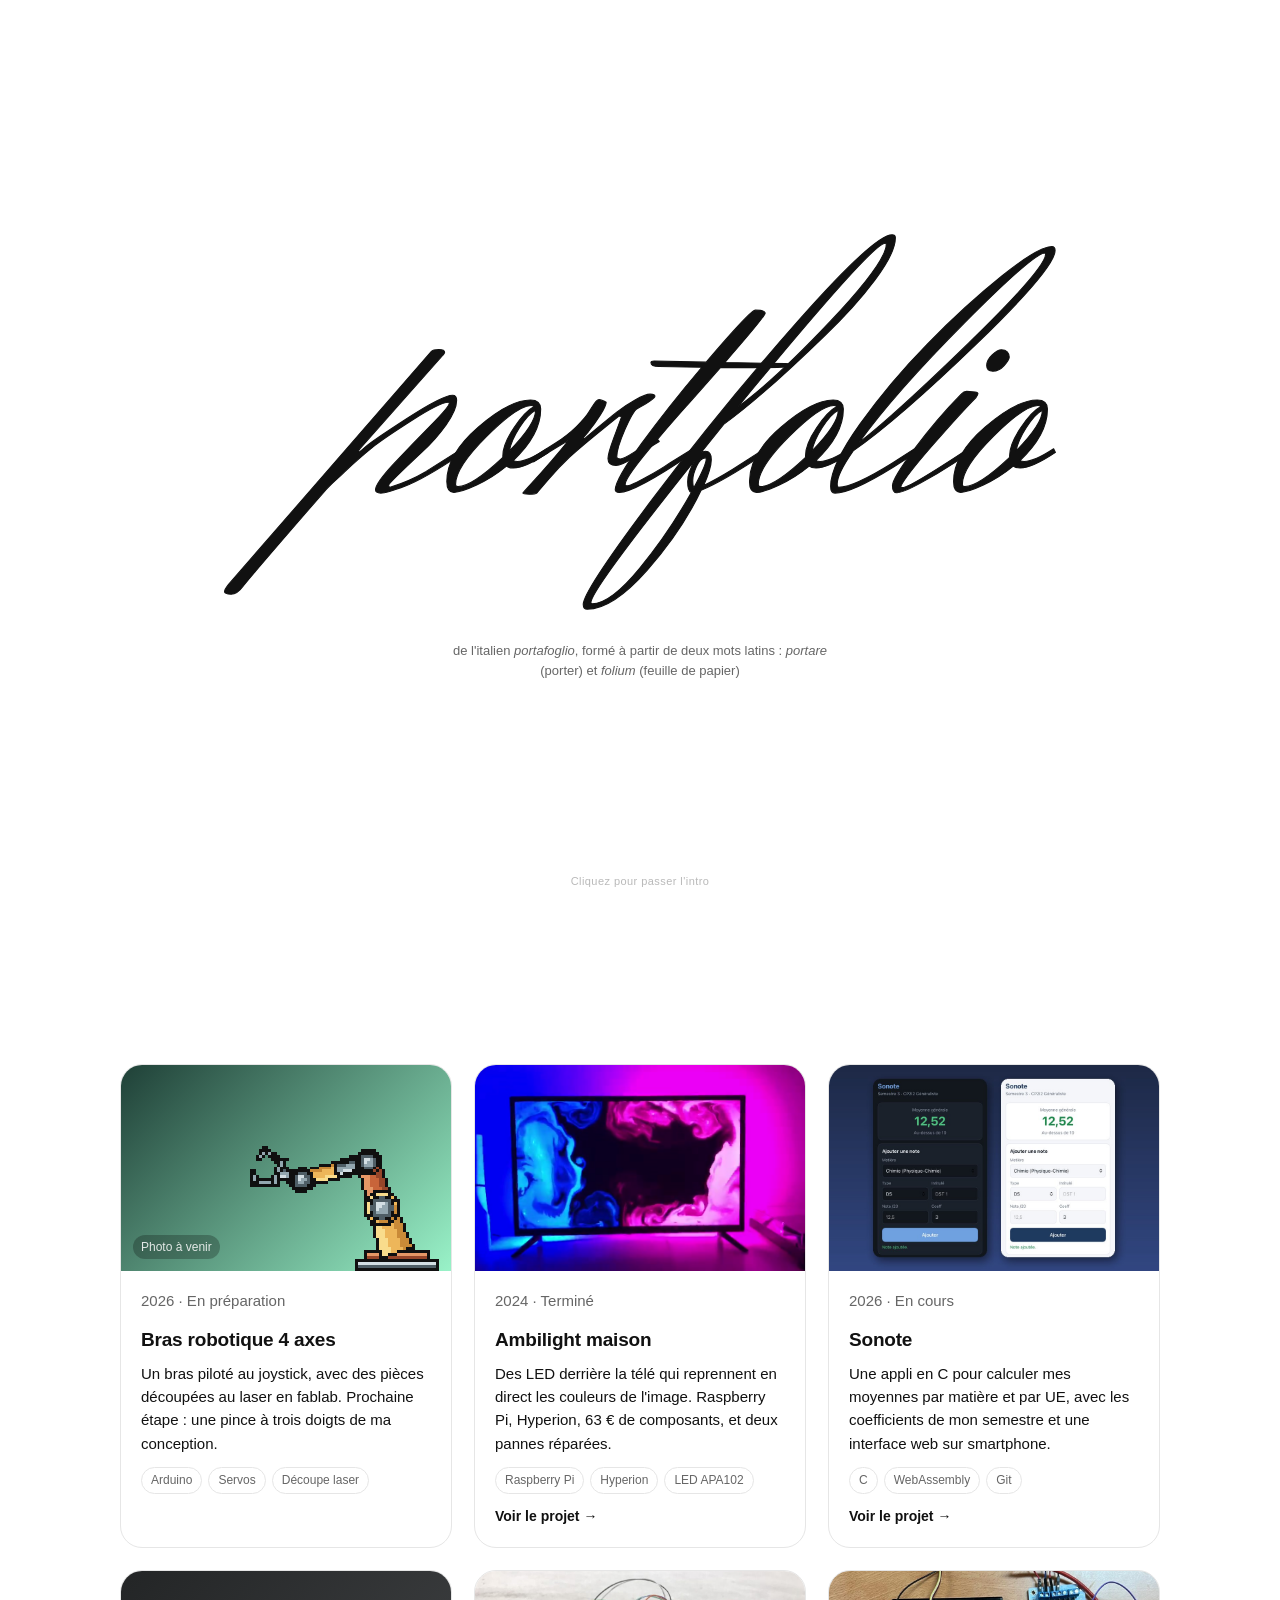
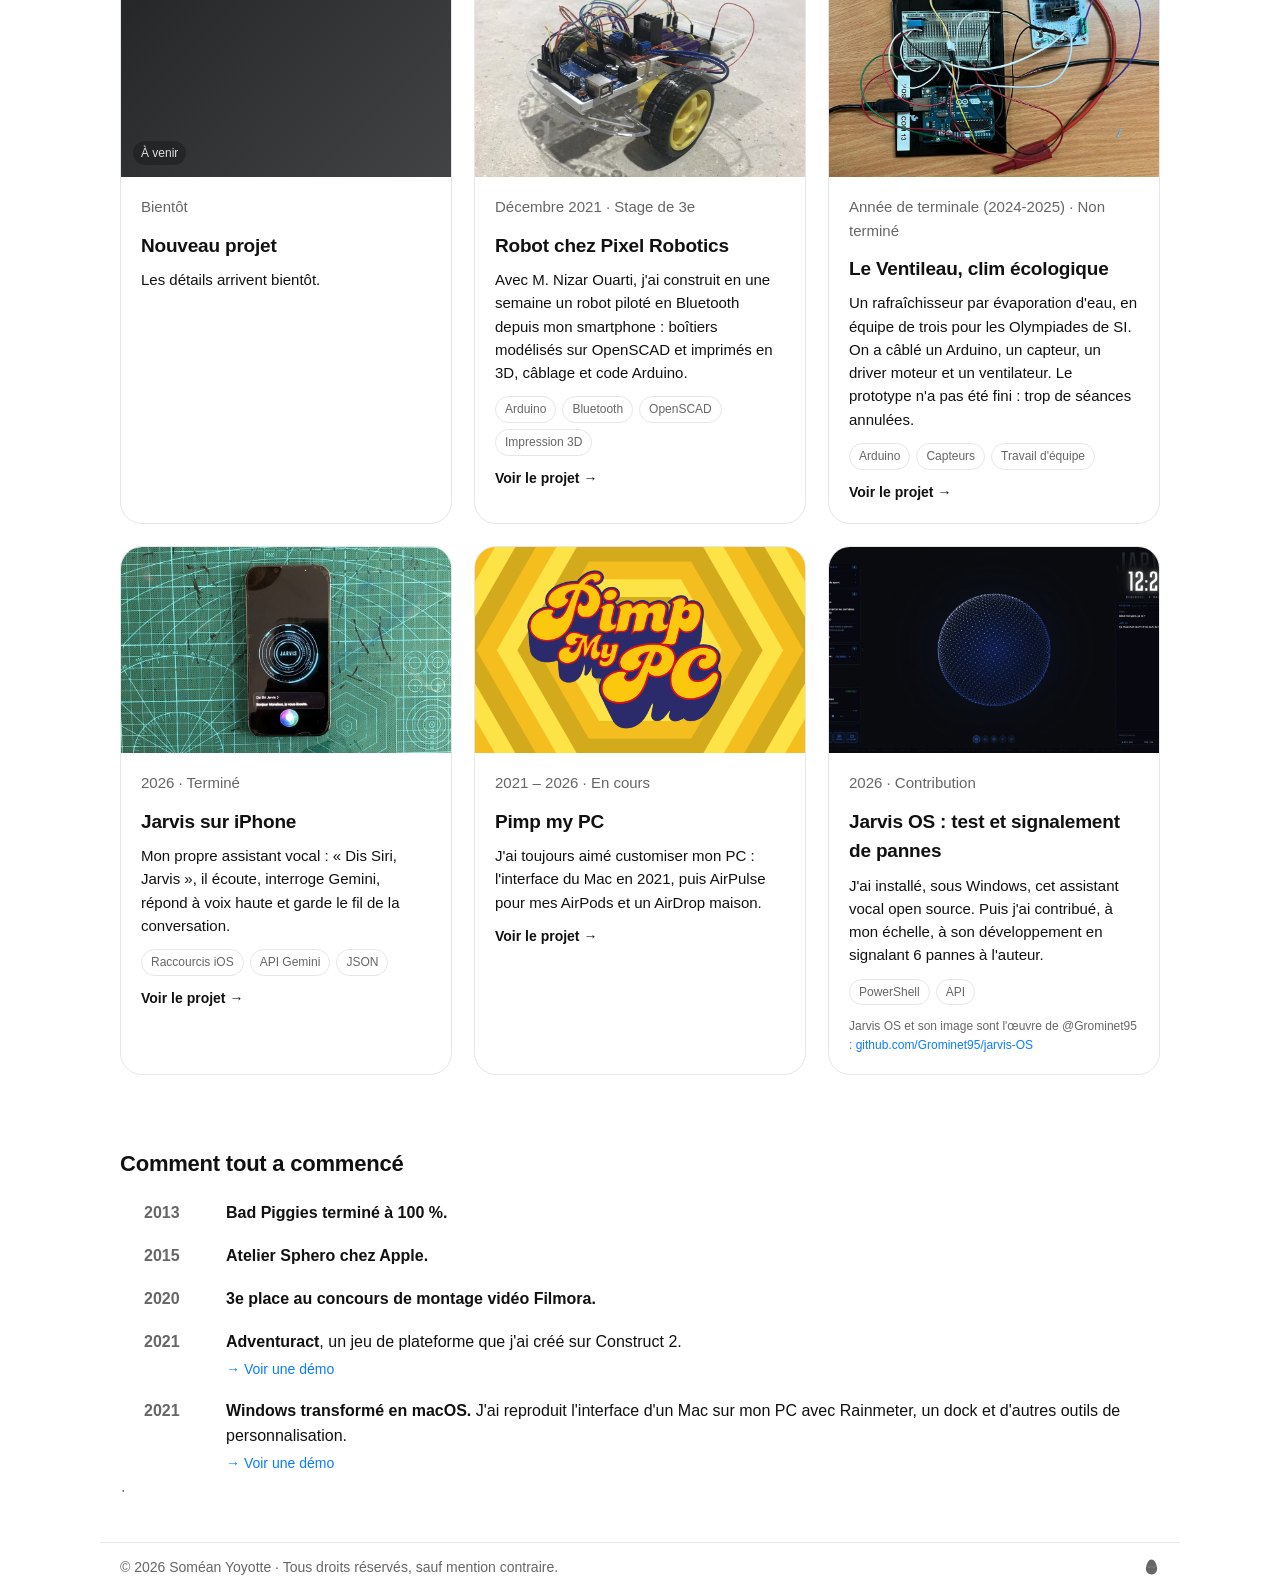
==== index.html @ 3cef1496 "Accueil : nouvel ordre des cartes et case « Nouveau projet » Co-Authored-By: Claude Opus 5.5 (1M con" ====
<!doctype html>
<html lang="fr" class="js">
<head>
<meta charset="utf-8">
<meta name="viewport" content="width=device-width, initial-scale=1">
<title>portfolio de soméan</title>
<meta name="description" content="Portfolio de Soméan Yoyotte, étudiant ingénieur à Sup Galilée : robotique, électronique et programmation.">
<link rel="preload" href="fonts/anton.woff2" as="font" type="font/woff2" crossorigin>
<link rel="preload" href="fonts/herr-von-muellerhoff.woff2" as="font" type="font/woff2" crossorigin>
<link rel="stylesheet" href="style.css?v=16">
<link rel="stylesheet" href="home.css?v=11">
<link rel="stylesheet" href="extras.css?v=6">
<script>(function(){var h=document.documentElement,v=0;try{v=localStorage.getItem('introVue')}catch(e){}if(!v&&!matchMedia('(prefers-reduced-motion: reduce)').matches)h.classList.add('intro-run');})()</script>
</head>
<body class="home">
<div id="intro" aria-hidden="true">
  <div class="intro-stage">
   <div class="iw-box">
    <svg class="iw-draw" viewBox="-342 -748 2364 1109">
        <path class="iw-letter" d="M-291 253 266 -387Q271 -393 287.0 -393.0Q303 -393 303 -385Q303 -382 298 -377L71 -121Q66 -115 66.0 -113.0Q66 -111 67.5 -111.0Q69 -111 87.0 -126.5Q105 -142 201.5 -204.5Q298 -267 325 -267Q336 -267 336 -253Q336 -226 307.0 -185.5Q278 -145 242 -112Q149 -25 149.0 -19.5Q149 -14 153 -14Q209 -32 251 -57L349 -119L350 -106Q245 -36 193.5 -17.0Q142 2 127.5 2.0Q113 2 113 -7Q113 -25 163.5 -79.0Q214 -133 265.0 -184.5Q316 -236 316 -246Q316 -248 313 -248Q291 -248 213.5 -198.5Q136 -149 110.5 -128.5Q85 -108 64.0 -89.5Q43 -71 29.5 -58.0Q16 -45 3.5 -33.5Q-9 -22 -17.0 -14.0Q-25 -6 -130.0 115.5Q-235 237 -251 258Q-267 280 -284 280Q-284 280 -284 280Q-302 279 -302.0 273.0Q-302 267 -291 253Z"/>
        <path class="iw-letter" d="M553 -225V-226Q533 -216 509.0 -178.5Q485 -141 481 -114Q553 -188 553 -225ZM340 -16Q378 -16 463 -96V-101Q463 -132 493.5 -177.5Q524 -223 549 -236Q546 -239 541 -239Q504 -239 418.5 -154.0Q333 -69 333 -22Q333 -16 340 -16ZM309 -30Q309 -105 395.5 -179.5Q482 -254 539 -254Q567 -254 567 -229Q567 -158 491 -87Q497 -85 503 -85Q531 -85 584 -120L589 -110Q525 -67 492 -67Q479 -67 473 -72Q434 -40 391.0 -20.0Q348 0 328.5 0.0Q309 0 309 -30Z"/>
        <path class="iw-letter" d="M885 -149 893 -140Q847 -112 818.0 -93.0Q789 -74 774 -74Q752 -74 752 -93Q752 -107 767.5 -148.5Q783 -190 789 -207L786 -210Q782 -210 777 -206Q676 -125 646.5 -97.0Q617 -69 589.5 -37.0Q562 -5 559.5 -2.0Q557 1 556 2Q553 5 535.5 5.0Q518 5 518 2Q520 -1 543 -26Q599 -87 644 -143L615 -126Q569 -98 548 -84L544 -95L607 -135Q641 -157 665.5 -181.0Q690 -205 699.0 -220.0Q708 -235 715.0 -245.0Q722 -255 728.0 -255.0Q734 -255 747 -248Q747 -238 731.0 -213.0Q715 -188 699 -168L683 -149Q683 -147 684 -147Q687 -147 691.0 -150.5Q695 -154 724.5 -178.5Q754 -203 776.0 -220.5Q798 -238 826.5 -254.0Q855 -270 868.0 -270.0Q881 -270 881 -264Q881 -256 832 -230Q821 -224 798.5 -172.5Q776 -121 776 -97Q776 -92 785.5 -92.0Q795 -92 823 -110Z"/>
        <path class="iw-letter" d="M983 -107Q826 0 783 0Q772 0 772 -7Q772 -35 844.0 -134.0Q916 -233 1010 -344Q914 -346 892.0 -346.0Q870 -346 870 -357Q870 -361 879 -361L1022 -358Q1144 -501 1157 -501Q1184 -501 1184.0 -492.5Q1184 -484 1073 -357L1241 -354Q1254 -354 1254.0 -350.5Q1254 -347 1250 -346Q1244 -343 1151 -343H1061Q996 -269 966.0 -235.5Q936 -202 888 -146Q799 -42 799 -22Q799 -18 806.5 -18.0Q814 -18 857.0 -41.5Q900 -65 922 -81L982 -118Z"/>
        <path class="iw-letter" d="M1022 -91Q1022 -95 1020 -95Q1006 -95 995.5 -72.0Q985 -49 985.0 -33.5Q985 -18 988 -13Q1022 -75 1022 -91ZM1517 -683Q1517 -685 1514 -685Q1479 -685 1109 -235Q1210 -308 1363.5 -470.5Q1517 -633 1517 -683ZM705 303Q705 306 709 306Q759 306 839.5 208.0Q920 110 981 0Q971 -4 971.0 -29.5Q971 -55 992 -90Q705 269 705 303ZM1533 -708Q1542 -708 1542 -700Q1542 -659 1486.0 -584.0Q1430 -509 1349 -432Q1174 -262 1070 -187L1006 -107Q1014 -113 1020 -113Q1036 -113 1036.0 -90.0Q1036 -67 1015 -19Q1052 -37 1094 -63L1181 -119L1182 -106Q1064 -28 1008 -6Q955 106 860.0 213.5Q765 321 695 321Q684 321 684 308Q684 271 873.0 20.0Q1062 -231 1273.0 -469.5Q1484 -708 1533 -708Z"/>
        <path class="iw-letter" d="M1385 -225V-226Q1365 -216 1341.0 -178.5Q1317 -141 1313 -114Q1385 -188 1385 -225ZM1172 -16Q1210 -16 1295 -96V-101Q1295 -132 1325.5 -177.5Q1356 -223 1381 -236Q1378 -239 1373 -239Q1336 -239 1250.5 -154.0Q1165 -69 1165 -22Q1165 -16 1172 -16ZM1141 -30Q1141 -105 1227.5 -179.5Q1314 -254 1371 -254Q1399 -254 1399 -229Q1399 -158 1323 -87Q1329 -85 1335 -85Q1363 -85 1416 -120L1421 -110Q1357 -67 1324 -67Q1311 -67 1305 -72Q1266 -40 1223.0 -20.0Q1180 0 1160.5 0.0Q1141 0 1141 -30Z"/>
        <path class="iw-letter" d="M1953 -658Q1923 -658 1732.0 -466.0Q1541 -274 1442 -137Q1534 -207 1744.5 -411.5Q1955 -616 1955 -655Q1955 -657 1953 -658ZM1972 -676Q1981 -676 1981 -665Q1981 -617 1766.5 -409.5Q1552 -202 1426 -114Q1382 -51 1382 -23Q1382 -14 1386 -14Q1427 -14 1533 -80L1593 -119L1594 -106Q1569 -90 1537 -70Q1421 2 1376 2Q1364 2 1364 -17Q1364 -75 1445.0 -188.5Q1526 -302 1630.5 -408.5Q1735 -515 1835.5 -595.5Q1936 -676 1972 -676Z"/>
        <path class="iw-letter" d="M1810.0 -333.0Q1793 -333 1793.0 -348.5Q1793 -364 1808.0 -378.0Q1823 -392 1833.5 -392.0Q1844 -392 1849.5 -386.0Q1855 -380 1855.0 -372.0Q1855 -364 1841.0 -348.5Q1827 -333 1810.0 -333.0ZM1557 -17Q1568 -42 1645.5 -131.0Q1723 -220 1763 -260Q1769 -268 1769.0 -271.5Q1769 -275 1761 -276L1738 -278Q1730 -278 1723 -270Q1655 -201 1594.5 -119.5Q1534 -38 1534.0 -18.5Q1534 1 1546 1Q1562 1 1611.0 -25.5Q1660 -52 1701 -79L1742 -106L1741 -119Q1580 -13 1562 -13Q1557 -13 1557 -17Z"/>
        <path class="iw-letter" d="M1946 -225V-226Q1926 -216 1902.0 -178.5Q1878 -141 1874 -114Q1946 -188 1946 -225ZM1733 -16Q1771 -16 1856 -96V-101Q1856 -132 1886.5 -177.5Q1917 -223 1942 -236Q1939 -239 1934 -239Q1897 -239 1811.5 -154.0Q1726 -69 1726 -22Q1726 -16 1733 -16ZM1702 -30Q1702 -105 1788.5 -179.5Q1875 -254 1932 -254Q1960 -254 1960 -229Q1960 -158 1884 -87Q1890 -85 1896 -85Q1924 -85 1977 -120L1982 -110Q1918 -67 1885 -67Q1872 -67 1866 -72Q1827 -40 1784.0 -20.0Q1741 0 1721.5 0.0Q1702 0 1702 -30Z"/>
    </svg>
    <svg class="iw-bh" viewBox="-155 -1705 4797 2347"><path d="M-38 569Q-70 534 -87 423Q-93 383 -94.0 327.5Q-95 272 -95 248Q-95 198 -92 160Q-74 -121 12 -381L31 -440L28 -546Q27 -604 27 -671V-740Q28 -846 32 -893Q34 -916 37.5 -923.0Q41 -930 46 -930Q49 -930 51 -929Q58 -927 59.0 -922.5Q60 -918 60 -916Q60 -910 56 -905Q55 -903 53.5 -899.0Q52 -895 51.5 -885.0Q51 -875 50.5 -855.5Q50 -836 49.5 -804.0Q49 -772 49 -725V-594Q49 -536 50 -522L52 -493L71 -537Q142 -701 204.5 -775.0Q267 -849 312 -849Q323 -849 333 -845Q368 -828 385 -763Q391 -739 393.5 -705.0Q396 -671 396 -648Q396 -633 395 -619Q394 -604 394 -595V-588Q394 -579 396 -579Q400 -579 429.5 -585.0Q459 -591 489.5 -598.0Q520 -605 533 -608Q569 -620 605.5 -640.5Q642 -661 653 -675Q657 -681 660.5 -682.0Q664 -683 665 -683Q670 -683 674 -679Q677 -676 677 -672Q677 -667 673 -662Q665 -653 638 -635Q601 -611 559.0 -596.0Q517 -581 456 -569Q433 -565 416.0 -561.0Q399 -557 395 -556Q391 -554 389.0 -549.5Q387 -545 386 -532Q378 -464 354.5 -393.5Q331 -323 304 -285Q273 -246 240 -246Q217 -246 193 -266Q153 -308 153 -367Q153 -394 161 -425Q194 -535 352 -569L370 -573L372 -592Q374 -612 374 -641V-661Q374 -704 371 -727Q356 -827 309 -827Q263 -824 198.0 -730.5Q133 -637 73 -487L52 -433L57 -275Q62 -114 62 105Q63 151 63 188Q63 224 62 250Q62 302 60.5 330.5Q59 359 57 380Q39 582 -14 582Q-22 582 -26.5 579.5Q-31 577 -38 569ZM259 -272Q283 -282 305 -328Q345 -400 366 -539Q367 -542 367 -544Q367 -547 366 -548Q365 -549 362 -549Q360 -549 355 -548Q346 -547 327 -541Q225 -512 192 -445Q172 -407 172 -371Q172 -364 173 -358Q176 -328 189.5 -303.5Q203 -279 223 -270Q230 -267 237 -267H240Q247 -267 259 -272ZM-6 557Q24 523 39 341Q42 287 42.5 148.5Q43 10 40.5 -133.0Q38 -276 33 -344L31 -372L23 -347Q-46 -129 -70 132Q-74 182 -74 250V278Q-73 363 -68 408Q-51 521 -23 555Q-17 562 -15.5 562.0Q-14 562 -13 562Q-10 562 -6 557ZM706 -237Q694 -242 680.0 -259.0Q666 -276 657 -299Q632 -363 632 -454Q632 -541 655 -653Q664 -696 664 -730Q664 -757 669.0 -773.5Q674 -790 688 -805Q692 -810 696.5 -817.5Q701 -825 703 -832Q714 -860 727 -860Q733 -860 740 -853Q743 -850 743.5 -847.0Q744 -844 742 -840Q740 -837 740 -836V-835Q742 -834 752 -834Q811 -834 850 -733Q858 -709 863.0 -677.5Q868 -646 868 -623V-600L880 -597Q888 -596 900 -596Q912 -596 928 -597Q960 -600 987 -606Q1017 -613 1052.5 -625.0Q1088 -637 1116.0 -650.0Q1144 -663 1152 -672Q1159 -679 1164 -679H1166Q1171 -677 1172.5 -673.0Q1174 -669 1174 -666Q1174 -663 1173 -660Q1169 -653 1141.5 -639.5Q1114 -626 1076.0 -611.5Q1038 -597 1005 -589Q984 -583 966.0 -580.5Q948 -578 918 -577L869 -576L867 -541Q865 -510 859.0 -471.0Q853 -432 845 -404Q822 -318 787.5 -276.5Q753 -235 720 -235Q713 -235 706 -237ZM731 -834V-836L730 -837Q729 -837 728.0 -836.0Q727 -835 726 -834V-833Q726 -831 728 -831Q729 -831 730.0 -832.0Q731 -833 731 -834ZM849 -615Q849 -620 848.0 -631.5Q847 -643 845 -655Q828 -778 769 -808Q757 -814 749 -814Q740 -814 728 -809Q723 -807 719.5 -804.5Q716 -802 713.0 -795.0Q710 -788 706.0 -773.5Q702 -759 695 -734L688 -707L695 -693Q722 -643 808 -613Q827 -606 834.0 -604.5Q841 -603 843 -603Q846 -603 847 -604Q849 -607 849 -615ZM747 -266Q828 -334 847 -549L850 -579L835 -583Q749 -604 703 -650L680 -673L673 -636Q664 -589 660.0 -553.5Q656 -518 654 -478V-452Q654 -351 682 -293Q700 -257 723 -257Q734 -257 747 -266ZM1366 -206Q1349 -225 1339 -276Q1333 -305 1331.5 -348.0Q1330 -391 1330 -443V-500Q1330 -547 1330.0 -574.0Q1330 -601 1329.5 -614.0Q1329 -627 1327.5 -633.0Q1326 -639 1324 -643Q1310 -668 1282 -668Q1276 -668 1262.0 -666.0Q1248 -664 1233 -661Q1213 -657 1203.0 -656.5Q1193 -656 1186 -656H1172L1148 -658L1138 -680Q1134 -690 1132.0 -697.0Q1130 -704 1129.5 -711.5Q1129 -719 1129 -725V-741Q1129 -784 1140.5 -834.5Q1152 -885 1169 -917Q1188 -951 1208 -951H1211Q1231 -948 1231 -907Q1231 -881 1217.5 -819.0Q1204 -757 1188 -709Q1181 -691 1180.5 -686.5Q1180 -682 1180 -680Q1180 -677 1181 -676H1192Q1201 -677 1212 -679Q1224 -682 1240.5 -683.5Q1257 -685 1270 -686Q1280 -687 1287 -687Q1295 -687 1299 -686Q1307 -685 1315 -681Q1327 -675 1334.5 -665.5Q1342 -656 1347 -641Q1350 -632 1351.5 -614.0Q1353 -596 1353 -554Q1353 -512 1352 -431V-399Q1352 -355 1354 -327Q1356 -291 1364 -262Q1374 -215 1394 -215Q1401 -215 1410 -222Q1444 -239 1552 -429Q1594 -503 1624.0 -552.0Q1654 -601 1682 -641Q1702 -669 1708.5 -674.0Q1715 -679 1718 -679Q1722 -679 1725 -674Q1726 -673 1726 -672Q1726 -669 1723 -664Q1720 -657 1708 -641Q1651 -561 1560 -402Q1493 -283 1457.0 -239.0Q1421 -195 1392 -195Q1382 -195 1377.5 -197.0Q1373 -199 1366 -206ZM1177 -744Q1193 -797 1201.5 -842.5Q1210 -888 1210 -909Q1210 -915 1209 -920Q1208 -929 1207.5 -929.5Q1207 -930 1206 -930Q1204 -930 1201 -926Q1177 -902 1158 -815Q1147 -765 1147 -734Q1147 -716 1151 -705L1157 -686L1162 -697Q1164 -702 1168.5 -715.5Q1173 -729 1177 -744ZM1788 -5Q1770 -42 1748.0 -200.5Q1726 -359 1716 -526Q1715 -553 1714.0 -601.5Q1713 -650 1713 -695Q1713 -742 1712.5 -765.5Q1712 -789 1711.0 -798.5Q1710 -808 1708 -809Q1703 -813 1703 -822Q1703 -832 1709 -849Q1715 -868 1717 -910Q1721 -969 1730.5 -1052.5Q1740 -1136 1751 -1202L1753 -1214L1698 -1205Q1623 -1192 1540.5 -1175.5Q1458 -1159 1397.5 -1145.0Q1337 -1131 1330 -1127Q1328 -1126 1321.5 -1125.5Q1315 -1125 1307 -1125Q1294 -1125 1290.5 -1126.5Q1287 -1128 1286 -1131V-1133Q1286 -1138 1291 -1142Q1296 -1146 1304 -1146Q1308 -1146 1330.0 -1151.0Q1352 -1156 1381 -1162Q1506 -1192 1662 -1219L1756 -1236L1767 -1285Q1811 -1479 1878 -1584Q1893 -1606 1912.0 -1623.5Q1931 -1641 1943 -1644Q1947 -1645 1950 -1645Q1982 -1645 1988 -1597Q1990 -1585 1990 -1570Q1990 -1521 1970 -1445Q1961 -1409 1945.0 -1359.0Q1929 -1309 1916 -1274L1909 -1257L1919 -1259Q1992 -1270 2112.5 -1280.0Q2233 -1290 2336 -1292Q2371 -1293 2391.5 -1293.0Q2412 -1293 2422.0 -1292.5Q2432 -1292 2436.0 -1291.0Q2440 -1290 2443 -1288Q2449 -1282 2449 -1277Q2449 -1270 2438 -1264Q2430 -1261 2425 -1261Q2417 -1261 2415 -1267Q2415 -1270 2414.0 -1271.0Q2413 -1272 2409.0 -1272.5Q2405 -1273 2397.5 -1273.5Q2390 -1274 2376.0 -1273.5Q2362 -1273 2341 -1272Q2226 -1269 2109 -1259Q2074 -1255 2028.5 -1250.5Q1983 -1246 1946.5 -1241.5Q1910 -1237 1905 -1236Q1903 -1235 1894.5 -1217.0Q1886 -1199 1875 -1171Q1863 -1144 1840.0 -1092.0Q1817 -1040 1793 -988Q1784 -969 1777 -954Q1756 -910 1747.0 -886.5Q1738 -863 1736.0 -839.0Q1734 -815 1734 -770Q1733 -755 1733 -735V-700Q1733 -647 1735 -583Q1738 -499 1744 -429Q1757 -284 1774.5 -166.5Q1792 -49 1806 -16Q1808 -11 1809.0 -8.0Q1810 -5 1810 -3Q1810 -1 1809 0Q1807 5 1802 5H1800Q1793 3 1788 -5ZM1835 -1247Q1853 -1250 1866.5 -1252.0Q1880 -1254 1881 -1254Q1883 -1254 1885.0 -1256.5Q1887 -1259 1890.5 -1267.0Q1894 -1275 1899.5 -1291.0Q1905 -1307 1914 -1333Q1968 -1486 1968 -1564V-1574Q1968 -1619 1955 -1624H1952Q1942 -1624 1926 -1609Q1907 -1591 1888 -1560Q1828 -1460 1785 -1269L1779 -1241H1786Q1789 -1241 1803.0 -1243.0Q1817 -1245 1835 -1247ZM1776 -1001Q1804 -1060 1819.0 -1093.5Q1834 -1127 1855 -1178Q1864 -1200 1869.0 -1213.5Q1874 -1227 1874 -1229V-1230H1872Q1868 -1230 1859 -1229Q1844 -1227 1825.0 -1224.5Q1806 -1222 1791.5 -1219.5Q1777 -1217 1775 -1216Q1775 -1215 1772.5 -1201.5Q1770 -1188 1766 -1167Q1762 -1141 1757.0 -1100.5Q1752 -1060 1747.5 -1019.0Q1743 -978 1741.5 -955.5Q1740 -933 1740 -927V-925Q1741 -926 1751.5 -947.5Q1762 -969 1776 -1001ZM2130 337Q2082 325 2047 229Q1984 61 1983 -254Q1983 -327 1984.5 -372.0Q1986 -417 1992 -492L1994 -520L1974 -527Q1926 -547 1907 -580Q1899 -595 1899 -609Q1899 -622 1906 -635Q1917 -656 1935.5 -661.0Q1954 -666 1964 -666Q1979 -666 1995 -660Q2000 -658 2003.0 -657.5Q2006 -657 2007 -657H2009Q2010 -658 2012.5 -672.5Q2015 -687 2018 -708Q2035 -821 2075 -998Q2085 -1043 2091.0 -1069.0Q2097 -1095 2101.5 -1106.0Q2106 -1117 2109 -1118H2111Q2115 -1118 2119 -1113Q2123 -1108 2123.5 -1101.5Q2124 -1095 2119 -1089Q2115 -1081 2100.0 -1015.0Q2085 -949 2068.0 -864.0Q2051 -779 2041 -716L2029 -641L2036 -636Q2050 -626 2076.5 -599.5Q2103 -573 2120 -552Q2132 -536 2137.5 -531.0Q2143 -526 2147 -526H2148Q2151 -527 2158.0 -528.0Q2165 -529 2173 -529Q2247 -539 2326.5 -570.0Q2406 -601 2460 -643Q2470 -651 2473.5 -656.0Q2477 -661 2477 -666Q2477 -672 2479.5 -674.5Q2482 -677 2488 -679Q2492 -680 2495 -680Q2509 -680 2509 -666Q2509 -655 2471.5 -626.0Q2434 -597 2391 -575Q2298 -527 2164 -507L2153 -505L2162 -491Q2176 -467 2196.5 -423.0Q2217 -379 2226 -352Q2278 -194 2278 -18Q2274 223 2189 316Q2165 338 2142 338Q2136 338 2130 337ZM2002 -585Q2004 -603 2005.0 -613.0Q2006 -623 2006 -626Q2006 -630 2005 -631Q2004 -634 1996.0 -637.0Q1988 -640 1978.0 -642.5Q1968 -645 1961 -645Q1942 -645 1930.5 -633.5Q1919 -622 1919 -609Q1919 -606 1920 -603Q1924 -587 1940.5 -571.5Q1957 -556 1980 -547Q1986 -545 1990.5 -543.5Q1995 -542 1996 -542Q1996 -543 1998.0 -555.0Q2000 -567 2002 -585ZM2099 -544Q2093 -552 2081.5 -564.5Q2070 -577 2058.0 -588.5Q2046 -600 2038.0 -607.5Q2030 -615 2028 -615Q2027 -614 2025.0 -602.5Q2023 -591 2022 -574L2017 -535L2034 -531Q2051 -528 2062.5 -526.5Q2074 -525 2092 -525H2114ZM2159 312Q2168 308 2179.0 296.0Q2190 284 2198 271Q2214 245 2227.5 199.5Q2241 154 2250 101Q2256 58 2256 -20Q2256 -97 2250 -148Q2224 -346 2146 -476L2129 -505H2097Q2083 -505 2067.5 -506.0Q2052 -507 2042 -509Q2032 -510 2027.0 -510.5Q2022 -511 2020 -511Q2018 -511 2017 -510Q2012 -501 2008.5 -429.5Q2005 -358 2004.5 -304.0Q2004 -250 2004 -231Q2004 -171 2006 -130Q2026 170 2097 283Q2120 317 2142 317Q2151 317 2159 312ZM2538 -237Q2526 -242 2512.0 -259.0Q2498 -276 2489 -299Q2464 -363 2464 -454Q2464 -541 2487 -653Q2496 -696 2496 -730Q2496 -757 2501.0 -773.5Q2506 -790 2520 -805Q2524 -810 2528.5 -817.5Q2533 -825 2535 -832Q2546 -860 2559 -860Q2565 -860 2572 -853Q2575 -850 2575.5 -847.0Q2576 -844 2574 -840Q2572 -837 2572 -836V-835Q2574 -834 2584 -834Q2643 -834 2682 -733Q2690 -709 2695.0 -677.5Q2700 -646 2700 -623V-600L2712 -597Q2720 -596 2732 -596Q2744 -596 2760 -597Q2792 -600 2819 -606Q2849 -613 2884.5 -625.0Q2920 -637 2948.0 -650.0Q2976 -663 2984 -672Q2991 -679 2996 -679H2998Q3003 -677 3004.5 -673.0Q3006 -669 3006 -666Q3006 -663 3005 -660Q3001 -653 2973.5 -639.5Q2946 -626 2908.0 -611.5Q2870 -597 2837 -589Q2816 -583 2798.0 -580.5Q2780 -578 2750 -577L2701 -576L2699 -541Q2697 -510 2691.0 -471.0Q2685 -432 2677 -404Q2654 -318 2619.5 -276.5Q2585 -235 2552 -235Q2545 -235 2538 -237ZM2563 -834V-836L2562 -837Q2561 -837 2560.0 -836.0Q2559 -835 2558 -834V-833Q2558 -831 2560 -831Q2561 -831 2562.0 -832.0Q2563 -833 2563 -834ZM2681 -615Q2681 -620 2680.0 -631.5Q2679 -643 2677 -655Q2660 -778 2601 -808Q2589 -814 2581 -814Q2572 -814 2560 -809Q2555 -807 2551.5 -804.5Q2548 -802 2545.0 -795.0Q2542 -788 2538.0 -773.5Q2534 -759 2527 -734L2520 -707L2527 -693Q2554 -643 2640 -613Q2659 -606 2666.0 -604.5Q2673 -603 2675 -603Q2678 -603 2679 -604Q2681 -607 2681 -615ZM2579 -266Q2660 -334 2679 -549L2682 -579L2667 -583Q2581 -604 2535 -650L2512 -673L2505 -636Q2496 -589 2492.0 -553.5Q2488 -518 2486 -478V-452Q2486 -351 2514 -293Q2532 -257 2555 -257Q2566 -257 2579 -266ZM3111 -104Q3052 -129 3017 -291Q3003 -358 2997.5 -439.0Q2992 -520 2992 -582V-622Q2993 -643 2993.5 -655.0Q2994 -667 2993.5 -672.5Q2993 -678 2991.5 -680.5Q2990 -683 2988 -684Q2981 -688 2981 -696Q2981 -704 2989 -715Q2992 -720 2994.0 -727.0Q2996 -734 2998.0 -747.5Q3000 -761 3002 -786Q3034 -1118 3118 -1378Q3163 -1513 3195.5 -1552.5Q3228 -1592 3246 -1592Q3262 -1592 3274 -1569Q3278 -1562 3279.5 -1555.5Q3281 -1549 3282.0 -1538.0Q3283 -1527 3284 -1507V-1494Q3284 -1455 3279 -1422Q3258 -1272 3192.0 -1090.0Q3126 -908 3042 -764L3015 -718V-586Q3015 -454 3019 -415Q3036 -266 3067.0 -193.5Q3098 -121 3134 -121Q3139 -121 3143 -122Q3188 -135 3259 -239Q3269 -253 3292.0 -287.5Q3315 -322 3340 -361Q3461 -543 3565 -652Q3586 -675 3592.5 -679.0Q3599 -683 3603 -683Q3607 -683 3610 -679Q3612 -677 3613.0 -675.5Q3614 -674 3614 -673L3613 -670Q3612 -667 3609 -662Q3606 -657 3602.5 -654.0Q3599 -651 3597 -651Q3594 -651 3576.0 -632.0Q3558 -613 3533.0 -585.0Q3508 -557 3483 -526Q3422 -449 3330 -307Q3267 -210 3231.0 -166.5Q3195 -123 3166 -110Q3151 -102 3143.0 -101.0Q3135 -100 3131 -100Q3122 -100 3111 -104ZM3069 -856Q3140 -997 3191 -1151Q3236 -1286 3250.0 -1371.5Q3264 -1457 3264 -1499Q3264 -1534 3257 -1556Q3253 -1570 3245 -1570Q3238 -1570 3226 -1557Q3128 -1433 3056 -1033Q3045 -967 3036.0 -903.0Q3027 -839 3025 -803L3023 -773L3031 -786Q3035 -792 3045.5 -812.0Q3056 -832 3069 -856ZM3632 -984Q3628 -987 3625.5 -993.0Q3623 -999 3622.0 -1003.5Q3621 -1008 3621 -1010V-1014Q3625 -1022 3631 -1022Q3633 -1022 3635 -1021Q3644 -1017 3647 -1004Q3648 -1000 3648 -996Q3648 -989 3645 -984Q3643 -981 3639 -981Q3636 -981 3632 -984ZM3656 -266Q3610 -287 3589 -369Q3586 -381 3584.5 -393.0Q3583 -405 3582.5 -424.0Q3582 -443 3582 -480Q3582 -541 3584.5 -572.0Q3587 -603 3597 -665Q3600 -684 3601.0 -691.0Q3602 -698 3602 -701Q3602 -704 3601 -706Q3601 -709 3598 -712Q3596 -714 3595.0 -715.5Q3594 -717 3594 -718V-719Q3594 -720 3596.0 -725.5Q3598 -731 3601 -739Q3603 -743 3605 -748Q3611 -768 3615.0 -772.5Q3619 -777 3623 -777Q3625 -777 3627 -776Q3631 -775 3631.5 -770.5Q3632 -766 3632 -764Q3632 -757 3630 -743Q3628 -726 3622 -693Q3600 -564 3600 -475Q3600 -380 3625 -329Q3648 -280 3687 -280Q3729 -280 3791 -339Q3814 -360 3836.0 -385.0Q3858 -410 3899.5 -463.0Q3941 -516 4022 -621Q4045 -652 4057.5 -666.0Q4070 -680 4073.5 -681.5Q4077 -683 4079 -683Q4082 -683 4085 -679Q4086 -678 4086.5 -677.5Q4087 -677 4087 -676L4086 -675Q4085 -673 4083.0 -669.5Q4081 -666 4077.0 -660.5Q4073 -655 4066.5 -646.0Q4060 -637 4050.5 -624.5Q4041 -612 4028.0 -595.0Q4015 -578 3998.0 -556.0Q3981 -534 3960 -506Q3955 -500 3951 -494Q3860 -376 3815 -332Q3741 -260 3686 -260Q3670 -260 3656 -266ZM4114 -237Q4102 -242 4088.0 -259.0Q4074 -276 4065 -299Q4040 -363 4040 -454Q4040 -541 4063 -653Q4072 -696 4072 -730Q4072 -757 4077.0 -773.5Q4082 -790 4096 -805Q4100 -810 4104.5 -817.5Q4109 -825 4111 -832Q4122 -860 4135 -860Q4141 -860 4148 -853Q4151 -850 4151.5 -847.0Q4152 -844 4150 -840Q4148 -837 4148 -836V-835Q4150 -834 4160 -834Q4219 -834 4258 -733Q4266 -709 4271.0 -677.5Q4276 -646 4276 -623V-600L4288 -597Q4296 -596 4308 -596Q4320 -596 4336 -597Q4368 -600 4395 -606Q4425 -613 4460.5 -625.0Q4496 -637 4524.0 -650.0Q4552 -663 4560 -672Q4567 -679 4572 -679H4574Q4579 -677 4580.5 -673.0Q4582 -669 4582 -666Q4582 -663 4581 -660Q4577 -653 4549.5 -639.5Q4522 -626 4484.0 -611.5Q4446 -597 4413 -589Q4392 -583 4374.0 -580.5Q4356 -578 4326 -577L4277 -576L4275 -541Q4273 -510 4267.0 -471.0Q4261 -432 4253 -404Q4230 -318 4195.5 -276.5Q4161 -235 4128 -235Q4121 -235 4114 -237ZM4139 -834V-836L4138 -837Q4137 -837 4136.0 -836.0Q4135 -835 4134 -834V-833Q4134 -831 4136 -831Q4137 -831 4138.0 -832.0Q4139 -833 4139 -834ZM4257 -615Q4257 -620 4256.0 -631.5Q4255 -643 4253 -655Q4236 -778 4177 -808Q4165 -814 4157 -814Q4148 -814 4136 -809Q4131 -807 4127.5 -804.5Q4124 -802 4121.0 -795.0Q4118 -788 4114.0 -773.5Q4110 -759 4103 -734L4096 -707L4103 -693Q4130 -643 4216 -613Q4235 -606 4242.0 -604.5Q4249 -603 4251 -603Q4254 -603 4255 -604Q4257 -607 4257 -615ZM4155 -266Q4236 -334 4255 -549L4258 -579L4243 -583Q4157 -604 4111 -650L4088 -673L4081 -636Q4072 -589 4068.0 -553.5Q4064 -518 4062 -478V-452Q4062 -351 4090 -293Q4108 -257 4131 -257Q4142 -257 4155 -266Z"/></svg>
    <div class="iw-font">portfolio</div>
   </div>
    <p class="intro-etym">de l'italien <i>portafoglio</i>, formé à partir de deux mots latins : <i>portare</i> (porter) et <i>folium</i> (feuille de papier)</p>
  </div>
  <canvas class="glitch" width="320" height="180"></canvas>
  <p class="intro-skip">Cliquez pour passer l'intro</p>
</div>

<div class="bar" aria-hidden="true"></div>
<a class="logo" href="index.html" title="Revoir l'intro">portfolio</a>
<h1 class="title" tabindex="0" aria-label="Soméan Yoyotte"><span class="w w1"><span class="l">S</span><span class="l">O</span><span class="l">M</span><span class="l">É</span><span class="l">A</span><span class="l">N</span></span><span class="w w2"><span class="l">Y</span><span class="l">O</span><span class="l">Y</span><span class="l">O</span><span class="l">T</span><span class="l">T</span><span class="l">E</span></span></h1>
<nav class="social" aria-label="Me contacter">
  <a href="docs/CV-Somean-Yoyotte.pdf" aria-label="Mon CV (PDF)" data-tip="Mon CV" target="_blank" rel="noopener"><svg viewBox="0 0 24 24" aria-hidden="true"><path fill="currentColor" d="M6.2 1h8.6L20 6.2v15.3a1.5 1.5 0 0 1-1.5 1.5H6.2a1.5 1.5 0 0 1-1.5-1.5v-19A1.5 1.5 0 0 1 6.2 1z"/><path d="M14.6 1.2v4.3a.8.8 0 0 0 .8.8h4.4M8 11h8.6M8 14.6h8.6M8 18.2h5.6" fill="none" stroke="var(--bg)" stroke-width="1.4" stroke-linecap="round"/></svg></a>
  <a href="https://www.linkedin.com/in/somean-yoyotte/" aria-label="LinkedIn" target="_blank" rel="noopener"><svg viewBox="0 0 24 24" aria-hidden="true"><circle cx="12" cy="12" r="12" fill="currentColor"/><path fill="var(--bg)" d="M7.1 9.6h2.3v7.6H7.1zM8.25 5.9a1.33 1.33 0 1 1 0 2.66 1.33 1.33 0 0 1 0-2.66zM10.9 9.6h2.2v1.05h.03c.31-.58 1.06-1.2 2.18-1.2 2.33 0 2.76 1.53 2.76 3.53v4.22h-2.3v-3.74c0-.9-.02-2.04-1.24-2.04-1.24 0-1.43.97-1.43 1.98v3.8h-2.3z"/></svg></a>
  <a href="mailto:someanyoyotte@gmail.com" aria-label="E-mail"><svg viewBox="0 0 24 24" aria-hidden="true"><rect x="1.5" y="5" width="21" height="14" rx="2.2" fill="currentColor"/><path d="M2.6 6.2 10.7 13a2 2 0 0 0 2.6 0l8.1-6.8M2.6 17.8l6.6-5.6M21.4 17.8l-6.6-5.6" fill="none" stroke="var(--bg)" stroke-width="1.3" stroke-linecap="round"/></svg></a>
  <a href="https://github.com/farkuup" aria-label="GitHub" target="_blank" rel="noopener"><svg viewBox="0 0 24 24" aria-hidden="true"><path fill="currentColor" d="M12 .297c-6.63 0-12 5.373-12 12 0 5.303 3.438 9.8 8.205 11.385.6.113.82-.258.82-.577 0-.285-.01-1.04-.015-2.04-3.338.724-4.042-1.61-4.042-1.61C4.422 18.07 3.633 17.7 3.633 17.7c-1.087-.744.084-.729.084-.729 1.205.084 1.838 1.236 1.838 1.236 1.07 1.835 2.809 1.305 3.495.998.108-.776.417-1.305.76-1.605-2.665-.3-5.466-1.332-5.466-5.93 0-1.31.465-2.38 1.235-3.22-.135-.303-.54-1.523.105-3.176 0 0 1.005-.322 3.3 1.23.96-.267 1.98-.399 3-.405 1.02.006 2.04.138 3 .405 2.28-1.552 3.285-1.23 3.285-1.23.645 1.653.24 2.873.12 3.176.765.84 1.23 1.91 1.23 3.22 0 4.61-2.805 5.625-5.475 5.92.42.36.81 1.096.81 2.22 0 1.606-.015 2.896-.015 3.286 0 .315.21.69.825.57C20.565 22.092 24 17.592 24 12.297c0-6.627-5.373-12-12-12"/></svg></a>
</nav>
<p class="pres"><span class="pw">Je</span> <span class="pw">construis</span> <span class="pw">des</span> <span class="pw">machines</span> <span class="pw">depuis</span> <span class="pw">2013.</span> <span class="pw">D'abord</span> <span class="pw">dans</span> <span class="pw">un</span> <span class="pw">jeu</span> <span class="pw">vidéo,</span> <span class="pw">puis</span> <span class="pw">avec</span> <span class="pw">de</span> <span class="pw">vrais</span> <span class="pw">moteurs,</span> <span class="pw">des</span> <span class="pw">LED</span> <span class="pw">et</span> <span class="pw">du</span> <span class="pw">code.</span> <span class="pw">Je</span> <span class="pw">cherche</span> <span class="pw">une</span> <span class="pw">alternance</span> <span class="pw u">à&nbsp;</span><span class="pw u">partir&nbsp;</span><span class="pw u">de&nbsp;</span><span class="pw u">septembre&nbsp;</span><span class="pw u">2027</span> <span class="pw">pour</span> <span class="pw">continuer</span> <span class="pw">sur</span> <span class="pw">le</span> <span class="pw">terrain.</span><br><a class="cta" href="mailto:someanyoyotte@gmail.com">Me contacter</a></p>
<div class="proj-title" aria-hidden="true">Projets</div>
<svg class="scroll-hint" viewBox="0 0 100 120" aria-hidden="true">
      <path class="sh-letter" d="M21.8 6.0 L20.0 6.9 L19.1 8.7 L18.2 12.4 L17.3 17.8 L16.4 20.5 L15.5 22.4 L13.6 24.2 L11.8 25.1 L10.0 25.1 L9.1 24.2 L9.1 22.4 L10.0 21.5 L11.8 21.5 L13.6 22.4 L15.5 24.2 L18.2 25.1 L20.9 25.1 L23.6 24.2 L25.5 22.4 L27.3 18.7 L28.2 14.2 L28.2 10.5 L27.3 7.8 L26.4 6.9 L24.5 6.0 L21.8 6.0 L20.0 7.8 L20.0 9.6 L20.9 12.4 L22.7 15.1 L24.5 16.9 L27.3 18.7 L29.1 19.6"/>
      <path class="sh-letter" d="M31.8 23.3 L33.6 22.4 L34.5 21.5 L35.5 19.6 L35.5 17.8 L34.5 16.9 L33.6 16.9 L31.8 17.8 L30.9 19.6 L30.9 22.4 L31.8 24.2 L33.6 25.1 L35.5 25.1 L37.3 24.2 L38.2 23.3 L40.0 20.5"/>
      <path class="sh-letter" d="M35.5 14.0 L39.5 9.5"/>
      <path class="sh-letter" d="M40.0 20.5 L43.6 16.0 L45.5 13.3 L46.4 11.5 L47.3 8.7 L47.3 6.9 L46.4 6.0 L44.5 6.9 L43.6 8.7 L41.8 16.0 L39.1 24.2 L36.4 30.5 L35.5 33.3 L35.5 35.1 L36.4 36.0 L38.2 35.1 L39.1 32.4 L40.0 24.2 L40.9 25.1 L42.7 25.1 L44.5 24.2 L45.5 23.3 L47.3 20.5"/>
      <path class="sh-letter" d="M50.0 12.4 L50.0 13.3 L50.9 13.3 L50.9 12.4 L50.0 12.4"/>
      <path class="sh-letter" d="M47.3 20.5 L49.1 16.9 L47.3 22.4 L47.3 24.2 L48.2 25.1 L49.1 25.1 L50.9 24.2 L51.8 23.3 L53.6 20.5"/>
      <path class="sh-letter" d="M53.6 20.5 L55.5 17.8 L58.2 13.3 L59.1 11.5 L60.0 8.7 L60.0 6.9 L59.1 6.0 L57.3 6.9 L56.4 8.7 L55.5 12.4 L54.5 18.7 L54.5 24.2 L55.5 25.1 L56.4 25.1 L58.2 24.2 L59.1 23.3 L60.9 20.5"/>
      <path class="sh-letter" d="M61.8 23.3 L63.6 22.4 L64.5 21.5 L65.5 19.6 L65.5 17.8 L64.5 16.9 L63.6 16.9 L61.8 17.8 L60.9 19.6 L60.9 22.4 L61.8 24.2 L63.6 25.1 L65.5 25.1 L67.3 24.2 L68.2 23.3 L70.0 20.5"/>
      <path class="sh-letter" d="M70.0 20.5 L71.8 17.8 L73.6 16.9 L75.5 16.9 L77.3 18.7 L77.3 20.5 L76.4 22.4 L74.5 24.2 L71.8 25.1 L73.6 26.0 L74.5 27.8 L74.5 30.5 L73.6 33.3 L72.7 35.1 L70.9 36.0 L70.0 35.1 L70.0 33.3 L70.9 30.5 L73.6 27.8 L76.4 26.0 L80.0 23.3 L82.7 20.5"/>
      <path class="sh-stroke" d="M58 44 C 70 58, 72 80, 60 104"/>
      <path class="sh-stroke" d="M50 94 L 60 105 L 69 93"/>
</svg>

<main class="wrap">
  <div class="hero-space"></div>
  <section id="projets">
    <h2 class="proj-anchor">Projets</h2>
    <div class="grid">
      <article class="card">
        <div class="thumb t1 arm-thumb"><span>Photo à venir</span><canvas class="arm" aria-hidden="true"></canvas></div>
        <div class="body">
          <p class="meta">2026 · En préparation</p>
          <h3>Bras robotique 4 axes</h3>
          <p>Un bras piloté au joystick, avec des pièces découpées au laser en fablab. Prochaine étape : une pince à trois doigts de ma conception.</p>
          <ul class="tags"><li>Arduino</li><li>Servos</li><li>Découpe laser</li></ul>
        </div>
      </article>

      <a class="card" href="ambilight.html">
        <div class="thumb photo has-vid"><video class="hover-vid" muted loop playsinline preload="none" data-src="videos/ambilight-survol.mp4" data-webm="videos/ambilight-survol.webm" aria-hidden="true"></video><img src="images/ambi-video-cover.jpg" alt="Télé allumée dans le noir : les LED derrière l'écran reprennent le bleu à gauche et le rose à droite de l'image" loading="lazy"></div>
        <div class="body">
          <p class="meta">2024 · Terminé</p>
          <h3>Ambilight maison</h3>
          <p>Des LED derrière la télé qui reprennent en direct les couleurs de l'image. Raspberry Pi, Hyperion, 63 € de composants, et deux pannes réparées.</p>
          <ul class="tags"><li>Raspberry Pi</li><li>Hyperion</li><li>LED APA102</li></ul>
          <p class="more">Voir le projet →</p>
        </div>
      </a>

      <a class="card" href="sonote.html">
        <div class="thumb photo"><img src="images/sonote-carte.jpg?v=2" alt="L'application Sonote sur iPhone, en thème sombre et en thème clair : moyenne générale 12,52 et formulaire pour ajouter une note" loading="lazy"></div>
        <div class="body">
          <p class="meta">2026 · En cours</p>
          <h3>Sonote</h3>
          <p>Une appli en C pour calculer mes moyennes par matière et par UE, avec les coefficients de mon semestre et une interface web sur smartphone.</p>
          <ul class="tags"><li>C</li><li>WebAssembly</li><li>Git</li></ul>
          <p class="more">Voir le projet →</p>
        </div>
      </a>

      <article class="card card-vide">
        <div class="thumb t4"><span>À venir</span></div>
        <div class="body">
          <p class="meta">Bientôt</p>
          <h3>Nouveau projet</h3>
          <p>Les détails arrivent bientôt.</p>
        </div>
      </article>

      <a class="card" href="pixel.html">
        <div class="thumb photo"><img src="images/pixel-robot.jpg" alt="Robot à deux roues avec une carte Arduino Uno, un driver moteur et des piles, sur un châssis transparent" loading="lazy"></div>
        <div class="body">
          <p class="meta">Décembre 2021 · Stage de 3e</p>
          <h3>Robot chez Pixel Robotics</h3>
          <p>Avec M. Nizar Ouarti, j'ai construit en une semaine un robot piloté en Bluetooth depuis mon smartphone : boîtiers modélisés sur OpenSCAD et imprimés en 3D, câblage et code Arduino.</p>
          <ul class="tags"><li>Arduino</li><li>Bluetooth</li><li>OpenSCAD</li><li>Impression 3D</li></ul>
          <p class="more">Voir le projet →</p>
        </div>
      </a>

      <a class="card" href="clim.html">
        <div class="thumb photo"><img src="images/clim.jpg" alt="Montage du prototype : carte Arduino Uno, plaque d'essai avec capteur, driver moteur et potentiomètre" loading="lazy" style="object-position:50% 55%"></div>
        <div class="body">
          <p class="meta">Année de terminale (2024-2025) · Non terminé</p>
          <h3>Le Ventileau, clim écologique</h3>
          <p>Un rafraîchisseur par évaporation d'eau, en équipe de trois pour les Olympiades de SI. On a câblé un Arduino, un capteur, un driver moteur et un ventilateur. Le prototype n'a pas été fini : trop de séances annulées.</p>
          <ul class="tags"><li>Arduino</li><li>Capteurs</li><li>Travail d'équipe</li></ul>
          <p class="more">Voir le projet →</p>
        </div>
      </a>

      <a class="card" href="jarvis-iphone.html">
        <div class="thumb photo"><img src="images/jarvis-iphone-carte.jpg" alt="Mon iPhone posé sur un tapis de découpe : écran J.A.R.V.I.S. et réponse de Siri « Bonjour Monsieur, je vous écoute »" loading="lazy"></div>
        <div class="body">
          <p class="meta">2026 · Terminé</p>
          <h3>Jarvis sur iPhone</h3>
          <p>Mon propre assistant vocal : « Dis Siri, Jarvis », il écoute, interroge Gemini, répond à voix haute et garde le fil de la conversation.</p>
          <ul class="tags"><li>Raccourcis iOS</li><li>API Gemini</li><li>JSON</li></ul>
          <p class="more">Voir le projet →</p>
        </div>
      </a>

      <a class="card" href="pimp-my-pc.html">
        <div class="thumb photo hypno"><canvas aria-hidden="true"></canvas><img src="images/pimp-logo.png" alt="Logo « Pimp My PC » en lettres rétro jaunes, sur des losanges jaunes" loading="lazy"></div>
        <div class="body">
          <p class="meta">2021 – 2026 · En cours</p>
          <h3>Pimp my PC</h3>
          <p>J'ai toujours aimé customiser mon PC : l'interface du Mac en 2021, puis AirPulse pour mes AirPods et un AirDrop maison.</p>
          <p class="more">Voir le projet →</p>
        </div>
      </a>

      <article class="card">
        <div class="thumb photo"><img src="images/jarvis-os.jpg" alt="Interface de Jarvis OS : sphère de points bleus, horloge, agenda et conversation" loading="lazy"></div>
        <div class="body">
          <p class="meta">2026 · Contribution</p>
          <h3>Jarvis OS : test et signalement de pannes</h3>
          <p>J'ai installé, sous Windows, cet assistant vocal open source. Puis j'ai contribué, à mon échelle, à son développement en signalant 6 pannes à l'auteur.</p>
          <ul class="tags"><li>PowerShell</li><li>API</li></ul>
          <p class="credit">Jarvis OS et son image sont l'œuvre de @Grominet95 : <a href="https://github.com/Grominet95/jarvis-OS">github.com/Grominet95/jarvis-OS</a></p>
        </div>
      </article>
    </div>
  </section>

  <section id="debut">
    <h2>Comment tout a commencé</h2>
    <ol class="timeline">
      <li><span>2013</span><p><b>Bad Piggies terminé à 100 %.</b></p></li>
      <li><span>2015</span><p><b>Atelier Sphero chez Apple.</b></p></li>
      <li><span>2020</span><p><b>3e place au concours de montage vidéo Filmora.</b></p></li>
      <li><span>2021</span><div><p><b>Adventuract</b>, un jeu de plateforme que j'ai créé sur Construct 2.</p><a class="tl-link" href="https://youtu.be/sOtBfo5W_Mg" target="_blank" rel="noopener">→ Voir une démo</a></div></li>
      <li><span>2021</span><div><p><b>Windows transformé en macOS.</b> J'ai reproduit l'interface d'un Mac sur mon PC avec Rainmeter, un dock et d'autres outils de personnalisation.</p><a class="tl-link" href="https://youtu.be/aGqY4Z3S7-4" target="_blank" rel="noopener">→ Voir une démo</a></div></li>
    </ol>
  </section>
</main>

<footer class="wrap">
  <p>© 2026 Soméan Yoyotte · Tous droits réservés, sauf mention contraire.</p>
</footer>
<script src="home.js?v=9"></script>
<script src="extras.js?v=9"></script>
</body>
</html>
---- style.css ----
:root {
  --bg: #fafafa; --fg: #111; --muted: #666; --line: #e6e6e6; --card: #fff; --accent: #0a7cff;
  --font: -apple-system, BlinkMacSystemFont, "Segoe UI", "Inter", "Liberation Sans", Arial, sans-serif;
}
@media (prefers-color-scheme: dark) {
  :root { --bg: #0d0d0d; --fg: #f2f2f2; --muted: #9a9a9a; --line: #262626; --card: #161616; --accent: #4da3ff; }
}
* { box-sizing: border-box; }
body { margin: 0; background: var(--bg); color: var(--fg); font-family: var(--font); line-height: 1.55; }
.wrap { max-width: 1080px; margin: 0 auto; padding: 0 20px; }
a { color: var(--accent); text-decoration: none; }
a:hover { text-decoration: underline; }

.hero { padding: 88px 0 56px; }
.kicker { margin: 0 0 10px; font-size: 14px; color: var(--muted); letter-spacing: .02em; }
.hero h1 { margin: 0 0 18px; font-size: clamp(40px, 7vw, 64px); line-height: 1.02; letter-spacing: -.03em; }
.lead { margin: 0; max-width: 620px; font-size: 19px; color: var(--fg); }
.links { display: flex; gap: 20px; margin-top: 26px; font-weight: 600; }
.links .todo { opacity: .45; }

h2 { font-size: 22px; letter-spacing: -.01em; margin: 0 0 20px; }
section { padding: 24px 0 48px; }

.grid { display: grid; grid-template-columns: repeat(auto-fill, minmax(300px, 1fr)); gap: 22px; }
.card { background: var(--card); border: 1px solid var(--line); border-radius: 14px; overflow: hidden; transition: transform .15s ease, box-shadow .15s ease; }
.card:hover { transform: translateY(-3px); box-shadow: 0 12px 30px rgba(0,0,0,.08); }
.thumb { aspect-ratio: 16 / 10; display: flex; align-items: flex-end; padding: 12px; }
.thumb.photo { padding: 0; background: #ddd; }
.thumb.photo img { width: 100%; height: 100%; object-fit: cover; display: block; }
.more { margin: 12px 0 0 !important; font-size: 14px !important; font-weight: 600; }
.thumb span { font-size: 12px; color: rgba(255,255,255,.85); background: rgba(0,0,0,.25); padding: 3px 8px; border-radius: 999px; }
.t1 { background: linear-gradient(135deg, #1f4037, #99f2c8); }
.t2 { background: linear-gradient(135deg, #8e2de2, #4a00e0 45%, #ff6a00); }
.t3 { background: linear-gradient(135deg, #0f2027, #2c5364 60%, #e94057); }
.t4 { background: linear-gradient(135deg, #232526, #414345); }
.t5 { background: linear-gradient(135deg, #f7971e, #ffd200); }
.t6 { background: linear-gradient(135deg, #2193b0, #6dd5ed); }
.t7 { background: linear-gradient(135deg, #3a1c71, #d76d77 60%, #ffaf7b); }
.body { padding: 18px 20px 20px; }
.meta { margin: 0 0 4px; font-size: 13px; color: var(--muted); }
.card h3 { margin: 0 0 8px; font-size: 19px; letter-spacing: -.01em; }
.card p { margin: 0 0 12px; font-size: 15px; }
.tags { display: flex; flex-wrap: wrap; gap: 6px; margin: 0; padding: 0; list-style: none; }
.tags li { font-size: 12px; padding: 3px 9px; border-radius: 999px; border: 1px solid var(--line); color: var(--muted); }
.credit { font-size: 12px !important; color: var(--muted); margin: 12px 0 0 !important; }

.timeline { list-style: none; margin: 0; padding: 0; border-left: 2px solid var(--line); }
.timeline li { position: relative; display: grid; grid-template-columns: 70px 1fr; gap: 12px; padding: 0 0 18px 22px; }
.timeline li::before { content: ""; position: absolute; left: -7px; top: 6px; width: 12px; height: 12px; border-radius: 50%; background: var(--accent); }
.timeline span { font-weight: 700; color: var(--muted); }
.timeline p { margin: 0; }
.timeline li > div { min-width: 0; }
.tl-link { display: inline-block; margin-top: 4px; font-size: 14px; color: var(--accent); text-decoration: none; }
.tl-link:hover { text-decoration: underline; }

footer { padding: 24px 20px 48px; color: var(--muted); font-size: 14px; border-top: 1px solid var(--line); }
@media (max-width: 560px) { .hero { padding: 56px 0 36px; } .lead { font-size: 17px; } }

/* Pages projet */
.narrow { max-width: 760px; }
.page main { padding-top: 40px; }
.back { display: inline-block; margin-bottom: 28px; font-weight: 600; font-size: 15px; }
.page h1 { margin: 0 0 16px; font-size: clamp(34px, 6vw, 52px); line-height: 1.05; letter-spacing: -.03em; }
.page h2 { margin: 44px 0 12px; }
.page p { font-size: 17px; }
.tags.big { margin-top: 18px; }
.tags.big li { font-size: 13px; }
figure { margin: 22px 0; }
figure img { max-height: 560px; width: auto; max-width: 100%; margin: 0 auto; }
.gallery img { width: 100%; max-height: none; }
figure img, .gallery img { border-radius: 12px; border: 1px solid var(--line); display: block; }
figcaption { font-size: 13px; color: var(--muted); margin-top: 8px; }
table { width: 100%; border-collapse: collapse; font-size: 15px; margin: 8px 0 12px; }
th, td { text-align: left; padding: 10px 12px; border-bottom: 1px solid var(--line); vertical-align: top; }
th { font-size: 13px; color: var(--muted); font-weight: 600; }
td.num { text-align: right; white-space: nowrap; }
tr.total td { font-weight: 700; border-bottom: 0; }
.formula { font-family: "Cambria Math", "Times New Roman", serif; font-size: 22px !important; text-align: center; margin: 16px 0; }
.issues { display: grid; gap: 14px; }
.issues > div { background: var(--card); border: 1px solid var(--line); border-radius: 12px; padding: 16px 18px; }
.issues h3 { margin: 0 0 6px; font-size: 17px; }
.issues p { margin: 0; font-size: 15px; }
.gallery { display: grid; grid-template-columns: 1fr 1fr; gap: 14px; align-items: start; }
.gallery figure { margin: 0; }
a.card { color: inherit; display: block; }
a.card:hover { text-decoration: none; }
@media (max-width: 560px) { .gallery { grid-template-columns: 1fr; } }
pre { background: var(--card); border: 1px solid var(--line); border-radius: 12px; padding: 14px 16px; overflow-x: auto; font-size: 13px; line-height: 1.5; }
code { font-family: ui-monospace, "SF Mono", Menlo, Consolas, monospace; }
p code, li code { font-size: .9em; background: var(--card); border: 1px solid var(--line); border-radius: 5px; padding: 1px 5px; }
.page ul.plain { padding-left: 20px; font-size: 17px; }
.page ul.plain li { margin-bottom: 6px; }
.timeline.days li { grid-template-columns: 90px 1fr; }
.page .timeline p { font-size: 16px; }
figure video { width: 100%; border-radius: 12px; border: 1px solid var(--line); display: block; background: #000; }
th.num { text-align: right; }
.gallery.three { grid-template-columns: 1fr 1fr 1fr; }
@media (max-width: 560px) { .gallery.three { grid-template-columns: 1fr; } }

/* Carnet double page */
.notebook { margin: 20px 0 8px; }
.book-stage { position: relative; max-width: 680px; margin: 0 auto; padding: 3% 0 7%; perspective: 2400px; }
.open-hint, .game-text { position: absolute; right: -4%; top: 8%; width: 34%; overflow: visible; z-index: 0; pointer-events: none; transition: opacity .6s ease; }
.book-stage.opened .open-hint { opacity: 0; }
.open-hint path, .game-text path { fill: none; stroke: var(--hint, #d98200); stroke-width: 3.2; stroke-linecap: round; stroke-linejoin: round; }
.open-hint .hint-letter, .game-text path { stroke-width: 2.4; }
/* « revenir » et « avancer » écrits sur les pages */
.book2 .page-labels { position: absolute; inset: 0; width: 100%; height: 100%; z-index: 40; pointer-events: none; opacity: 0; transition: opacity .35s ease; }
.book-stage.reading .book2 .page-labels { opacity: 1; }
.book2 .page-labels path { fill: none; stroke: #d27800; stroke-width: 6; stroke-linecap: round; stroke-linejoin: round; }
.book2 .page-labels .page-letter { stroke-width: 5; }
/* Mini-jeu : consignes à droite, thermomètre à gauche */
.game-text { top: 22%; opacity: 0; transition: opacity .5s ease; }
.book-stage.gaming .game-text { opacity: 1; }
.game-text.shake { animation: text-shake .35s ease; }
@keyframes text-shake { 15% { translate: -6px 0; rotate: -3deg; } 35% { translate: 5px 0; rotate: 2deg; } 55% { translate: -4px 0; rotate: -1.5deg; } 75% { translate: 2px 0; rotate: .8deg; } }
.thermo { position: absolute; left: 6%; top: 10%; width: 12.5%; pointer-events: none; opacity: 0; translate: 0 12px; transition: opacity .5s ease, translate .5s ease; }
.thermo svg { display: block; width: 100%; height: auto; overflow: visible; }
.thermo .tick { stroke: #1d1d1f; stroke-width: 2; stroke-linecap: round; }
.thermo.show { opacity: 1; translate: 0 0; }
.thermo.jolt { animation: thermo-jolt .3s ease; }
@keyframes thermo-jolt { 20% { rotate: -6deg; scale: 1.06; } 45% { rotate: 5deg; } 70% { rotate: -3deg; } 90% { rotate: 1deg; } }
.thermo.boom { animation: thermo-boom .45s ease-out; }
@keyframes thermo-boom { 15% { scale: 1.12; rotate: -7deg; } 40% { rotate: 6deg; } 65% { rotate: -3deg; scale: 1.03; } }
.glass-shard { position: absolute; z-index: 60; pointer-events: none; background: linear-gradient(135deg, rgba(245,252,252,.95), rgba(170,206,207,.9) 55%, rgba(120,165,168,.95)); filter: drop-shadow(0 1px 1px rgba(0,0,0,.3)); }
.book-stage .spark { position: absolute; z-index: 5; border-radius: 50%; pointer-events: none; box-shadow: 0 0 6px rgba(255,120,60,.6); }
.book-stage .spark.shard { border-radius: 2px; box-shadow: none; }
.red-line { position: absolute; z-index: 50; pointer-events: none; border-radius: 99px 99px 0 0; background: linear-gradient(90deg, #ef3a4b 0 72%, #d02b3c 72%); box-shadow: 0 0 14px rgba(239,58,75,.65); }
.book-flip { position: relative; z-index: 1; }
.book-flip.wob { animation: book-wob .22s ease; }
@keyframes book-wob { 30% { rotate: -1.8deg; scale: 1.015; } 70% { rotate: 1.2deg; } }
.book2 { position: relative; width: 100%; aspect-ratio: 1800 / 1300; cursor: pointer; transition: transform .9s cubic-bezier(.45,.05,.3,1); outline: none; }
.book2.closed { transform: translateX(-25%); }
.book2.closed-back { transform: translateX(25%); }
.book2.noanim { transition: none !important; }
.book2:focus-visible { outline: 3px solid var(--accent); outline-offset: 8px; border-radius: 6px; }
.book2.shut.closed .leaf:not([data-i="0"]), .book2.shut.closed-back .leaf:not([data-i="4"]) { visibility: hidden; }
.book2 .board { position: absolute; inset: -2.2% -1.6%; border-radius: 10px; background-color: #1f3fae; background-image: url("data:image/svg+xml,%3Csvg xmlns='http://www.w3.org/2000/svg' width='160' height='160'%3E%3Cfilter id='g' x='0' y='0' width='100%25' height='100%25'%3E%3CfeTurbulence type='fractalNoise' baseFrequency='.9' numOctaves='2' seed='7' stitchTiles='stitch'/%3E%3CfeDiffuseLighting lighting-color='%23fff' surfaceScale='1.6'%3E%3CfeDistantLight azimuth='235' elevation='58'/%3E%3C/feDiffuseLighting%3E%3C/filter%3E%3Crect width='160' height='160' filter='url%28%23g%29'/%3E%3C/svg%3E"); background-size: 160px 160px; background-blend-mode: soft-light; box-shadow: 0 16px 34px rgba(0,0,0,.28), inset 0 0 0 1px rgba(10,25,80,.5); transition: opacity .3s ease .6s; }
.book2.closed .board, .book2.closed-back .board { opacity: 0; transition: opacity .2s; }
.book2 .board::after { content: ""; position: absolute; top: 0; bottom: 0; left: 50%; width: 2.4%; transform: translateX(-50%); background: linear-gradient(90deg, rgba(0,0,0,.35), rgba(0,0,0,0) 45%, rgba(0,0,0,0) 55%, rgba(0,0,0,.35)); }
.book2 .leaf { position: absolute; top: 0; left: 50%; width: 50%; height: 100%; transform-origin: left center; transform-style: preserve-3d; transition: transform .9s cubic-bezier(.45,.05,.3,1); }
.book2 .leaf.flipped { transform: rotateY(-180deg); }
.book2 .face { position: absolute; inset: 0; margin: 0; display: block; font-weight: normal; backface-visibility: hidden; -webkit-backface-visibility: hidden; background: #f6f1e4; overflow: hidden; }
.book2 .face.front { border-radius: 2px 8px 8px 2px; box-shadow: inset 14px 0 18px -14px rgba(0,0,0,.45); }
.book2 .face.back { transform: rotateY(180deg); border-radius: 8px 2px 2px 8px; box-shadow: inset -14px 0 18px -14px rgba(0,0,0,.45); }
.book2 .face.back:empty { background: repeating-linear-gradient(180deg, #f6f1e4 0 22px, #dfe3ea 22px 23px), #f6f1e4; }
.book2 .face.endpaper { background: #e9e3d3; }
.book2 .face img { display: block; width: 100%; height: 100%; object-fit: cover; max-height: none; border: 0; border-radius: 0; }
/* Couverture rigide en simili-cuir grainé */
.book2 .face.cover-face { background: transparent; box-shadow: none; }
.book2 .face.front.cover-face { border-radius: 3px 9px 9px 3px; }
.book2 .face.back.cover-face { border-radius: 9px 3px 3px 9px; }
.book2 .cover { position: absolute; inset: 0; container-type: inline-size; background-color: #1f3fae; background-image: url("data:image/svg+xml,%3Csvg xmlns='http://www.w3.org/2000/svg' width='160' height='160'%3E%3Cfilter id='g' x='0' y='0' width='100%25' height='100%25'%3E%3CfeTurbulence type='fractalNoise' baseFrequency='.9' numOctaves='2' seed='7' stitchTiles='stitch'/%3E%3CfeDiffuseLighting lighting-color='%23fff' surfaceScale='1.6'%3E%3CfeDistantLight azimuth='235' elevation='58'/%3E%3C/feDiffuseLighting%3E%3C/filter%3E%3Crect width='160' height='160' filter='url%28%23g%29'/%3E%3C/svg%3E"), radial-gradient(130% 100% at 30% 15%, rgba(120,155,255,.35), rgba(31,63,174,0) 60%), linear-gradient(165deg, #2747c0, #1d3a9e 55%, #172f84); background-size: 160px 160px, 100% 100%, 100% 100%; background-blend-mode: soft-light, normal, normal; }
.book2 .cover-front { border-radius: 3px 9px 9px 3px; box-shadow: inset 0 0 0 1px rgba(8,22,75,.55), inset 0 1px 1px rgba(255,255,255,.14), inset 0 -2px 3px rgba(0,0,0,.22); }
.book2 .cover-back { border-radius: 9px 3px 3px 9px; box-shadow: inset 0 0 0 1px rgba(8,22,75,.55), inset 0 1px 1px rgba(255,255,255,.14), inset 0 -2px 3px rgba(0,0,0,.22); }
.book2 .face.cover-face { filter: drop-shadow(0 10px 18px rgba(0,0,0,.3)) drop-shadow(0 2px 3px rgba(0,0,0,.25)); }
/* dos du carnet : léger creux de la charnière, sans traits durs */
.book2 .cover-front::before, .book2 .cover-back::before { content: ""; position: absolute; top: 0; bottom: 0; width: 7%; pointer-events: none; }
.book2 .cover-front::before { left: 0; border-radius: 3px 0 0 3px; background: linear-gradient(90deg, rgba(0,0,0,.22), rgba(0,0,0,.06) 45%, rgba(0,0,0,.12) 62%, rgba(255,255,255,.04) 78%, rgba(0,0,0,0)); }
.book2 .cover-back::before { right: 0; border-radius: 0 3px 3px 0; background: linear-gradient(270deg, rgba(0,0,0,.22), rgba(0,0,0,.06) 45%, rgba(0,0,0,.12) 62%, rgba(255,255,255,.04) 78%, rgba(0,0,0,0)); }
.book2 .seal { position: absolute; left: 50%; bottom: 9%; width: 17cqw; height: 17cqw; transform: translateX(-62%); border-radius: 50%; display: flex; align-items: center; justify-content: center; font-family: Georgia, "Times New Roman", serif; font-style: italic; font-size: 7.2cqw; letter-spacing: .02em; color: rgba(8,20,70,.42); text-shadow: 0 1px 0 rgba(255,255,255,.16), 0 -1px 0 rgba(0,0,0,.28); box-shadow: inset 0 1px 1px rgba(0,0,0,.35), 0 1px 0 rgba(255,255,255,.14), inset 0 0 0 3px rgba(31,63,174,1), inset 0 0 0 4px rgba(8,20,70,.3); pointer-events: none; }
/* Élastique plat, mat, posé sur la couverture */
.book2 .elastic, .book2 .stub { position: absolute; width: 5.2%; background: url("data:image/svg+xml,%3Csvg xmlns='http://www.w3.org/2000/svg' width='60' height='60'%3E%3Cfilter id='f' x='0' y='0' width='100%25' height='100%25'%3E%3CfeTurbulence type='fractalNoise' baseFrequency='1.8' numOctaves='1' seed='3' stitchTiles='stitch'/%3E%3CfeColorMatrix values='0 0 0 0 .5  0 0 0 0 .5  0 0 0 0 .5  0 0 0 .9 0'/%3E%3C/filter%3E%3Crect width='60' height='60' filter='url%28%23f%29'/%3E%3C/svg%3E"), linear-gradient(90deg, #a8490e 0%, #dd6c22 14%, #f2843a 40%, #f68c42 55%, #e37526 82%, #ad4c10 100%); background-size: 60px 60px, 100% 100%; background-blend-mode: soft-light, normal; }
.book2 .elastic { right: 10%; top: 0; bottom: 0; box-shadow: 2px 0 3px rgba(0,0,0,.35), 5px 0 8px rgba(0,0,0,.15); }
.book2 .elastic::before, .book2 .elastic::after, .book2 .stub::after { content: ""; position: absolute; left: 0; right: 0; height: 2.5%; }
.book2 .elastic::before { top: 0; background: linear-gradient(180deg, rgba(70,25,0,.45), rgba(70,25,0,0)); }
.book2 .elastic::after { bottom: 0; background: linear-gradient(0deg, rgba(70,25,0,.45), rgba(70,25,0,0)); }
.book2 .stub { left: 10%; height: 3.4%; box-shadow: 2px 0 3px rgba(0,0,0,.3); }
.book2 .stub-top { top: 0; }
.book2 .stub-bottom { bottom: 0; }
.book2 .stub::after { height: 100%; }
.book2 .stub-top::after { top: 0; background: linear-gradient(180deg, rgba(70,25,0,.5), rgba(70,25,0,0)); }
.book2 .stub-bottom::after { bottom: 0; background: linear-gradient(0deg, rgba(70,25,0,.5), rgba(70,25,0,0)); }
.book-nav { margin-top: 8px; display: flex; flex-wrap: wrap; justify-content: center; align-items: center; gap: 14px; }
.book-count { color: var(--muted); font-size: 14px; }
.book-prev, .book-next { font: inherit; font-size: 14px; padding: 6px 12px; border-radius: 8px; border: 1px solid var(--line); background: var(--card); color: inherit; cursor: pointer; }
.book-prev:disabled, .book-next:disabled { opacity: .4; cursor: default; }
.book2 .leaf.noanim { transition: none !important; }
.book2 .leaf.settled { transform: none; left: 0; transform-style: flat; }
.book2 .leaf.settled .face.front { display: none; }
.book2 .leaf.settled .face.back { transform: none; }
@media (prefers-reduced-motion: reduce) { .book2, .book2 .leaf { transition: none; } .book-flip.wob, .game-text.shake, .thermo.jolt { animation: none; } }
@media (prefers-color-scheme: dark) { .open-hint, .game-text { --hint: #f2b632; } }
---- home.css ----
/* Accueil : nouvelle direction artistique */
/* Polices Google Fonts (licence SIL OFL), hébergées ici */
@font-face { font-family: 'Abril Fatface'; font-style: normal; font-weight: 400; font-display: block; src: url(fonts/abril-fatface.woff2) format('woff2'); }
@font-face { font-family: 'Anton'; font-style: normal; font-weight: 400; font-display: block; src: url(fonts/anton.woff2) format('woff2'); }
@font-face { font-family: 'Gochi Hand'; font-style: normal; font-weight: 400; font-display: block; src: url(fonts/gochi-hand.woff2) format('woff2'); }
@font-face { font-family: 'Herr Von Muellerhoff'; font-style: normal; font-weight: 400; font-display: block; src: url(fonts/herr-von-muellerhoff.woff2) format('woff2'); }
@font-face { font-family: 'Monoton'; font-style: normal; font-weight: 400; font-display: block; src: url(fonts/monoton.woff2) format('woff2'); }
@font-face { font-family: 'Reenie Beanie'; font-style: normal; font-weight: 400; font-display: block; src: url(fonts/reenie-beanie.woff2) format('woff2'); }
@font-face { font-family: 'Rubik Glitch'; font-style: normal; font-weight: 400; font-display: block; src: url(fonts/rubik-glitch.woff2) format('woff2'); }
@font-face { font-family: 'Fredoka'; font-style: normal; font-weight: 400; font-display: block; src: url(fonts/fredoka.woff2) format('woff2'); }
@font-face { font-family: 'Gluten'; font-style: normal; font-weight: 400; font-display: block; src: url(fonts/gluten.woff2) format('woff2'); }
@font-face { font-family: 'Instrument Serif'; font-style: normal; font-weight: 400; font-display: block; src: url(fonts/instrument-serif.woff2) format('woff2'); }
@font-face { font-family: 'Major Mono Display'; font-style: normal; font-weight: 400; font-display: block; src: url(fonts/major-mono-display.woff2) format('woff2'); }
@font-face { font-family: 'Michroma'; font-style: normal; font-weight: 400; font-display: block; src: url(fonts/michroma.woff2) format('woff2'); }
@font-face { font-family: 'Orbitron'; font-style: normal; font-weight: 400; font-display: block; src: url(fonts/orbitron.woff2) format('woff2'); }
@font-face { font-family: 'Pixelify Sans'; font-style: normal; font-weight: 400; font-display: block; src: url(fonts/pixelify-sans.woff2) format('woff2'); }
@font-face { font-family: 'Playfair Display'; font-style: normal; font-weight: 400; font-display: block; src: url(fonts/playfair-display.woff2) format('woff2'); }
body.home { --bg: #fff; --hint: #d98200; --barH: 64px; --pad: 28px; overflow-x: hidden; }
@media (prefers-color-scheme: dark) { body.home { --bg: #0d0d0d; --hint: #f2b632; } }
@media (max-width: 700px) { body.home { --barH: 56px; --pad: 16px; } }

/* Intro */
#intro { display: none; position: fixed; inset: 0; z-index: 100; background: var(--bg); color: var(--fg); }
html.intro-run #intro { display: block; }
#intro.swap { background: transparent; pointer-events: none; }
#intro.swap .intro-stage { display: none; }
.intro-stage { position: absolute; inset: 0; display: flex; flex-direction: column; align-items: center; justify-content: center; }
.iw-box { position: relative; }
.iw-box > * { position: absolute; left: 50%; top: 50%; transform: translate(-50%, -50%); }
.iw-draw, .iw-bh { width: 100%; height: 100%; overflow: visible; }
.iw-letter { fill: currentColor; fill-opacity: 0; stroke: currentColor; stroke-width: 3; stroke-linejoin: round; stroke-linecap: round; }
.iw-bh, .iw-font { visibility: hidden; }
.iw-bh path { fill: currentColor; }
.iw-font { white-space: nowrap; line-height: 1; color: var(--fg); }
.intro-etym { margin: 18px 0 0; max-width: 440px; padding: 0 24px; text-align: center; font-size: 13px; line-height: 1.5; color: var(--muted); opacity: 0; transition: opacity .7s ease; }
.intro-etym.on { opacity: 1; }
.intro-etym.off { opacity: 0; transition-duration: .25s; }
.intro-skip { position: absolute; left: 0; right: 0; bottom: calc(10px + env(safe-area-inset-bottom, 0px)); margin: 0; text-align: center; font-size: 11px; letter-spacing: .04em; color: var(--muted); opacity: 0; transition: opacity .5s ease; pointer-events: none; }
.intro-skip.on { opacity: .45; animation: skipPulse 2.2s ease-in-out infinite; }
.intro-skip.off { opacity: 0; animation: none; transition-duration: .2s; }
@keyframes skipPulse { 50% { opacity: .25; } }
canvas.glitch { position: absolute; inset: 0; width: 100%; height: 100%; image-rendering: pixelated; pointer-events: none; }

/* Bandeau */
.home .bar { position: fixed; left: 0; right: 0; top: 0; height: var(--barH); background: var(--bg); z-index: 40; border-bottom: 1px solid transparent; transition: border-color .3s ease; }
.home .bar.line { border-bottom-color: var(--line); }
.home .logo { position: fixed; left: var(--pad); top: 0; height: var(--barH); display: flex; align-items: center; z-index: 50; font-family: "Herr Von Muellerhoff", cursive; font-size: 46px; line-height: 1; color: var(--fg); padding-top: 4px; }
.home .logo:hover { text-decoration: none; opacity: .7; }
@media (max-width: 700px) { .home .logo { font-size: 38px; } }

/* Titre */
.home .title { margin: 0; font-size: inherit; }
.title .w { position: fixed; left: 0; top: 0; transform-origin: 0 0; font: 400 200px/1 Anton, Impact, "Arial Narrow", sans-serif; letter-spacing: 0; white-space: nowrap; color: var(--fg); z-index: 50; will-change: transform; opacity: 0; user-select: none; }
html.ready .title .w { opacity: 1; }
.title.tap .w { cursor: pointer; }
.title .l { display: inline-block; vertical-align: top; }
.title.sq .l { overflow: hidden; padding: .3em 0; margin: -.3em 0; }
.title:focus { outline: none; }
.title:focus-visible .w { outline: 2px solid var(--accent); outline-offset: 6px; }

.social a { position: fixed; left: 0; top: 0; width: 22px; height: 22px; color: var(--fg); z-index: 50; opacity: 0; visibility: hidden; }
.social a svg { display: block; width: 100%; height: 100%; }
.social a.on { visibility: visible; }
@media (max-width: 700px) { .social a { width: 20px; height: 20px; } }

.home .pres { position: fixed; left: 0; top: 0; margin: 0; max-width: 580px; font-size: 20px; line-height: 1.5; font-weight: 400; text-align: center; color: var(--fg); z-index: 45; pointer-events: none; }
.pres .pw { display: inline-block; opacity: 0; will-change: transform, opacity; }
@media (max-width: 700px) { .home .pres { font-size: 18px; } }

.proj-title { position: fixed; left: 0; top: 0; transform-origin: 0 0; font: 400 64px/1 Anton, Impact, "Arial Narrow", sans-serif; letter-spacing: 0; white-space: nowrap; color: var(--fg); z-index: 50; opacity: 0; pointer-events: none; }
html.ready .proj-title { opacity: 1; }
.home .proj-anchor { visibility: hidden; text-align: center; font-family: Anton, Impact, "Arial Narrow", sans-serif; font-weight: 400; line-height: 1; letter-spacing: 0; margin: 0 0 44px; }
.home #projets { padding-top: 0; }

/* Indication « Défilez » */
.scroll-hint { position: fixed; right: var(--pad); bottom: 18px; width: 112px; z-index: 55; opacity: 0; transition: opacity .5s ease; pointer-events: none; overflow: visible; }
.scroll-hint.on { opacity: 1; }
.scroll-hint:not(.on) { transition-duration: .2s; }
.scroll-hint path { fill: none; stroke: var(--hint); stroke-width: 2.4; stroke-linecap: round; stroke-linejoin: round; }
.scroll-hint .sh-stroke { stroke-width: 3.2; }

/* Cartes */
.home .card { border-radius: 22px; }
.home .card.wait { opacity: 0; transform: translateY(28px); }
.home .card.in { transition: opacity .7s ease, transform .7s cubic-bezier(.2,.7,.2,1), box-shadow .15s ease; }

@media (prefers-reduced-motion: reduce) {
  .home .card.wait { opacity: 1; transform: none; }
}

/* « Répondre ! » sur le titre qui vibre */
.answer { position: fixed; top: 0; right: 0; z-index: 60; display: inline-flex; align-items: center; gap: 6px; padding: 6px 12px 6px 10px; border-radius: 999px; background: #1f9d55; color: #fff; font-size: 14px; font-weight: 600; line-height: 1; white-space: nowrap; pointer-events: none; opacity: 0; transform: translateY(-6px) scale(.9); transform-origin: 85% 0; transition: opacity .18s ease, transform .18s ease; box-shadow: 0 6px 18px rgba(0,0,0,.18); }
.answer::before { content: ""; position: absolute; top: -5px; right: 22px; width: 10px; height: 10px; background: inherit; transform: rotate(45deg); border-radius: 2px; }
.answer svg { width: 15px; height: 15px; fill: currentColor; }
.answer.on { opacity: 1; transform: none; pointer-events: auto; cursor: pointer; }
@media (prefers-color-scheme: dark) { .answer { background: #2fbf6c; color: #0d0d0d; } }

/* Présentation : date soulignée et bouton « Me contacter » */
.pres .u { text-decoration: underline; text-decoration-thickness: 1.5px; text-underline-offset: 4px; }
.pres .cta { display: inline-block; margin-top: clamp(40px, 14vh, 110px); padding: 8px 18px; border-radius: 999px; background: #111; color: #fff; font-family: var(--font); font-size: 14px; font-weight: 500; line-height: 1.2; text-decoration: none; pointer-events: auto; opacity: 0; visibility: hidden; box-shadow: none; transition: background-color .15s ease, box-shadow .15s ease; }
.pres .cta:hover { text-decoration: none; background: #333; }
@media (prefers-color-scheme: dark) { .pres .cta { background: #f5f5f5; color: #111; } .pres .cta:hover { background: #fff; } }
@media (max-width: 700px) { .pres .cta { font-size: 14px; padding: 8px 17px; margin-top: clamp(32px, 11vh, 80px); } }

/* Pimp my PC : losanges hypnotiques au survol */
.thumb.hypno { position: relative; overflow: hidden; background: #f4be1e url(images/pimp-couverture.jpg) center / cover; }
.thumb.hypno canvas { position: absolute; inset: 0; width: 100%; height: 100%; display: block; }
.thumb.hypno img { position: relative; object-fit: contain; padding: 3% 4%; box-sizing: border-box; transition: transform .6s cubic-bezier(.2,.7,.2,1); }
.card:hover .thumb.hypno img, .thumb.hypno.spin img { transform: scale(1.04); }

/* Info-bulle des logos (CV) */
.social a[data-tip]::after { content: attr(data-tip); position: absolute; top: calc(100% + 7px); left: 50%; transform: translateX(-50%); font: 600 11px/1 var(--font); color: var(--bg); background: var(--fg); padding: 5px 8px; border-radius: 6px; white-space: nowrap; opacity: 0; pointer-events: none; transition: opacity .15s ease; }
.social a[data-tip]:hover::after, .social a[data-tip]:focus-visible::after { opacity: 1; }
---- extras.css ----
/* Petits plus du site (Ambilight, Jarvis, œuf, frise, bras, vidéo) */
@font-face { font-family: 'Anton'; font-style: normal; font-weight: 400; font-display: swap; src: url(fonts/anton.woff2) format('woff2'); }
:root { --term-bg: #0b1016; --term-fg: #cfe9f5; --term-accent: #4dd0ff; --dispo: #1f9d55; }
@media (prefers-color-scheme: dark) { :root { --dispo: #3ccf7a; } }

/* Disponibilité */
.pres .dispo { display: inline-flex; align-items: center; gap: 8px; margin-top: 18px; padding: 6px 14px; white-space: nowrap; border: 1px solid var(--line); border-radius: 999px; font-size: 14px; font-weight: 600; letter-spacing: .01em; }
.pres .dispo i { width: 8px; height: 8px; border-radius: 50%; background: var(--dispo); box-shadow: 0 0 0 0 var(--dispo); animation: dispoPulse 2s ease-out infinite; }
@keyframes dispoPulse { 0% { box-shadow: 0 0 0 0 color-mix(in srgb, var(--dispo) 55%, transparent); } 100% { box-shadow: 0 0 0 9px transparent; } }

/* Vidéo au survol */
.thumb.has-vid { position: relative; }
.thumb .hover-vid { position: absolute; inset: 0; width: 100%; height: 100%; object-fit: cover; opacity: 0; transition: opacity .35s ease; pointer-events: none; }
.thumb .hover-vid.on { opacity: 1; }

/* Bras robotique */
.arm-thumb { position: relative; }
.arm-thumb span { position: relative; z-index: 1; }
.arm-thumb canvas.arm { position: absolute; inset: 0; width: 100%; height: 100%; image-rendering: pixelated; image-rendering: crisp-edges; pointer-events: none; }

/* Frise qui se dessine */
.home .timeline.ink { border-left-color: transparent; position: relative; }
.timeline.ink .ink-line { position: absolute; left: -2px; top: 0; width: 6px; overflow: visible; pointer-events: none; }
.timeline.ink .ink-line path { fill: none; stroke: var(--fg); stroke-width: 1.6; stroke-linecap: round; }
.timeline.ink li::before { transform: scale(0); transition: transform .35s cubic-bezier(.3,1.6,.5,1); }
.timeline.ink li > span, .timeline.ink li > p, .timeline.ink li > div { opacity: 0; transform: translateX(-6px); transition: opacity .5s ease, transform .5s ease; }
.timeline.ink li.lit::before { transform: scale(1); }
.timeline.ink li.lit > span, .timeline.ink li.lit > p, .timeline.ink li.lit > div { opacity: 1; transform: none; }

/* Mode Ambilight */
.ambi-glow { position: fixed; inset: -80px; z-index: 38; pointer-events: none; opacity: 0; transition: opacity 1.2s ease;
  background: conic-gradient(from 0deg, #ff2bd6, #3d5bff, #00d9ff, #6dff5a, #ffd23d, #ff4a3d, #ff2bd6);
  -webkit-mask: linear-gradient(to right, #000 0, transparent 120px, transparent calc(100% - 120px), #000 100%), linear-gradient(to bottom, #000 0, transparent 120px, transparent calc(100% - 120px), #000 100%);
  mask: linear-gradient(to right, #000 0, transparent 120px, transparent calc(100% - 120px), #000 100%), linear-gradient(to bottom, #000 0, transparent 120px, transparent calc(100% - 120px), #000 100%);
  filter: blur(40px); animation: ambiHue 9s linear infinite; }
html.ambilight .ambi-glow { opacity: .9; }
@keyframes ambiHue { to { filter: blur(40px) hue-rotate(360deg); } }
.toast { position: fixed; left: 50%; bottom: calc(22px + env(safe-area-inset-bottom, 0px)); z-index: 90; transform: translate(-50%, 12px); max-width: calc(100vw - 32px); padding: 9px 16px; border-radius: 999px; background: var(--fg); color: var(--bg); font-size: 14px; opacity: 0; transition: opacity .3s ease, transform .3s ease; pointer-events: none; text-align: center; }
.toast.on { opacity: 1; transform: translate(-50%, 0); }

/* Jarvis */
.jarvis { position: fixed; left: var(--pad); bottom: calc(18px + env(safe-area-inset-bottom, 0px)); z-index: 95; width: min(460px, calc(100vw - 32px)); height: min(300px, 60vh); display: flex; flex-direction: column; background: var(--term-bg); color: var(--term-fg); border: 1px solid #1d2a36; border-radius: 14px; box-shadow: 0 18px 50px rgba(0,0,0,.35); font: 13px/1.5 ui-monospace, "SFMono-Regular", Menlo, Consolas, "Liberation Mono", monospace; opacity: 0; transform: translateY(14px) scale(.98); transition: opacity .25s ease, transform .25s ease; pointer-events: none; }
.jarvis.on { opacity: 1; transform: none; pointer-events: auto; }
.jarvis header { display: flex; align-items: center; gap: 8px; padding: 8px 12px; border-bottom: 1px solid #1d2a36; color: #7d93a3; font-size: 12px; }
.jarvis header b { color: var(--term-accent); font-weight: 600; }
.jarvis header .orb { width: 9px; height: 9px; border-radius: 50%; background: radial-gradient(circle at 35% 35%, #bff1ff, var(--term-accent) 55%, #1b6c8f); box-shadow: 0 0 8px var(--term-accent); }
.jarvis header button { margin-left: auto; background: none; border: 0; color: #7d93a3; font: inherit; font-size: 16px; line-height: 1; padding: 2px 4px; }
.jarvis .out { flex: 1; overflow-y: auto; padding: 10px 12px 4px; white-space: pre-wrap; word-break: break-word; }
.jarvis .out a { color: var(--term-accent); }
.jarvis .out .me { color: #7d93a3; }
.jarvis form { display: flex; gap: 8px; align-items: center; padding: 8px 12px 10px; border-top: 1px solid #1d2a36; }
.jarvis form span { color: var(--term-accent); }
.jarvis input { flex: 1; min-width: 0; background: transparent; border: 0; outline: none; color: var(--term-fg); font: inherit; caret-color: var(--term-accent); }

@media (prefers-reduced-motion: reduce) {
  .egg.hatching svg { animation: none !important; }
  .ambi-glow { animation: none; }
  .timeline.ink li::before, .timeline.ink li > * { transition: none; }
}

/* L'œuf du pied de page */
footer p:has(.egg), footer p.has-egg { position: relative; padding-right: 32px; }
.egg { position: absolute; right: 0; bottom: 2px; padding: 2px; border: 0; background: none; color: inherit; line-height: 0; cursor: pointer; }
.egg svg { display: block; width: 13px; height: 16px; overflow: visible; }
.egg .shell { fill: currentColor; }
.egg .yolk { fill: var(--hint, #d98200); opacity: 0; transition: opacity .2s ease .25s; }
.egg g { transform-box: fill-box; transition: transform .45s cubic-bezier(.3,1.4,.5,1), opacity .45s ease; }
.egg .egg-top { transform-origin: 85% 100%; }
.egg:hover svg, .egg:focus-visible svg { animation: eggWobble .6s ease-in-out; }
.egg:focus { outline: none; }
.egg:focus-visible { outline: 2px solid var(--accent); outline-offset: 3px; border-radius: 4px; }
.egg.hatching:not(.cracked) svg { transform-origin: 50% 100%; animation: eggHatch 3.2s ease-in-out infinite; }
.egg.hatching:not(.cracked):hover svg { animation: eggWobble .6s ease-in-out; }
@keyframes eggHatch { 0%, 18%, 100% { transform: rotate(0); } 3% { transform: rotate(-14deg); } 6% { transform: rotate(12deg); } 9% { transform: rotate(-9deg); } 12% { transform: rotate(6deg); } 15% { transform: rotate(-3deg); } }
.egg.cracked svg { animation: eggWobble .35s ease-in-out; }
.egg.cracked .egg-top { transform: translate(5px, -9px) rotate(38deg); opacity: .0; transition-delay: .25s; }
.egg.cracked .yolk { opacity: 1; }
@keyframes eggWobble { 0%, 100% { transform: rotate(0); } 25% { transform: rotate(-12deg); } 50% { transform: rotate(10deg); } 75% { transform: rotate(-6deg); } }

/* Fenêtre des œufs cachés */
dialog.eggs { width: min(480px, calc(100vw - 32px)); max-height: min(640px, calc(100dvh - 32px)); box-sizing: border-box; margin: auto; padding: 28px 28px 24px; border: 0; border-radius: 22px; background: var(--card); color: var(--fg); box-shadow: 0 24px 70px rgba(0,0,0,.3); overflow-y: auto; }
dialog.eggs[open] { animation: eggsIn .35s cubic-bezier(.2,.8,.2,1); }
dialog.eggs::backdrop { background: rgba(0,0,0,.45); }
@keyframes eggsIn { from { opacity: 0; transform: translateY(18px) scale(.96); } }
.eggs h2 { margin: 0 0 6px; font: 400 34px/1.05 Anton, Impact, "Arial Narrow", sans-serif; letter-spacing: 0; }
.eggs-sub { margin: 0 0 22px; font-size: 16px; }
.eggs-x { position: absolute; top: 12px; right: 14px; border: 0; background: none; color: var(--muted); font-size: 24px; line-height: 1; padding: 4px 6px; cursor: pointer; }
.eggs-x:hover { color: var(--fg); }
.eggs ol { list-style: none; margin: 0; padding: 0; }
.eggs li { display: flex; align-items: center; gap: 16px; margin: 0 0 18px; }
.eggs li:last-child { margin-bottom: 0; }
.eggs li > div { flex: 1; min-width: 0; }
.eggs li b { font-size: 16px; }
.eggs li p { margin: 2px 0 0; font-size: 15px; line-height: 1.5; color: var(--muted); }
.eggs kbd { display: inline-block; min-width: 1.4em; padding: 0 4px; border: 1px solid var(--line); border-radius: 5px; font: 600 12px/1.6 ui-monospace, Menlo, Consolas, monospace; text-align: center; color: var(--fg); }
.eggs-go { flex: none; padding: 7px 14px; border: 1px solid var(--line); border-radius: 999px; background: none; color: var(--fg); font: inherit; font-size: 13px; font-weight: 600; cursor: pointer; text-decoration: none; white-space: nowrap; }
.eggs-go:hover { border-color: var(--fg); text-decoration: none; }
@media (max-width: 520px) { .eggs li { flex-direction: column; align-items: flex-start; gap: 8px; } }
.eggs .keys { display: flex; flex-wrap: wrap; gap: 3px; margin: 5px 0 6px; }
@media (max-width: 420px) { .pres .dispo { font-size: 13px; gap: 7px; padding: 6px 12px; } }
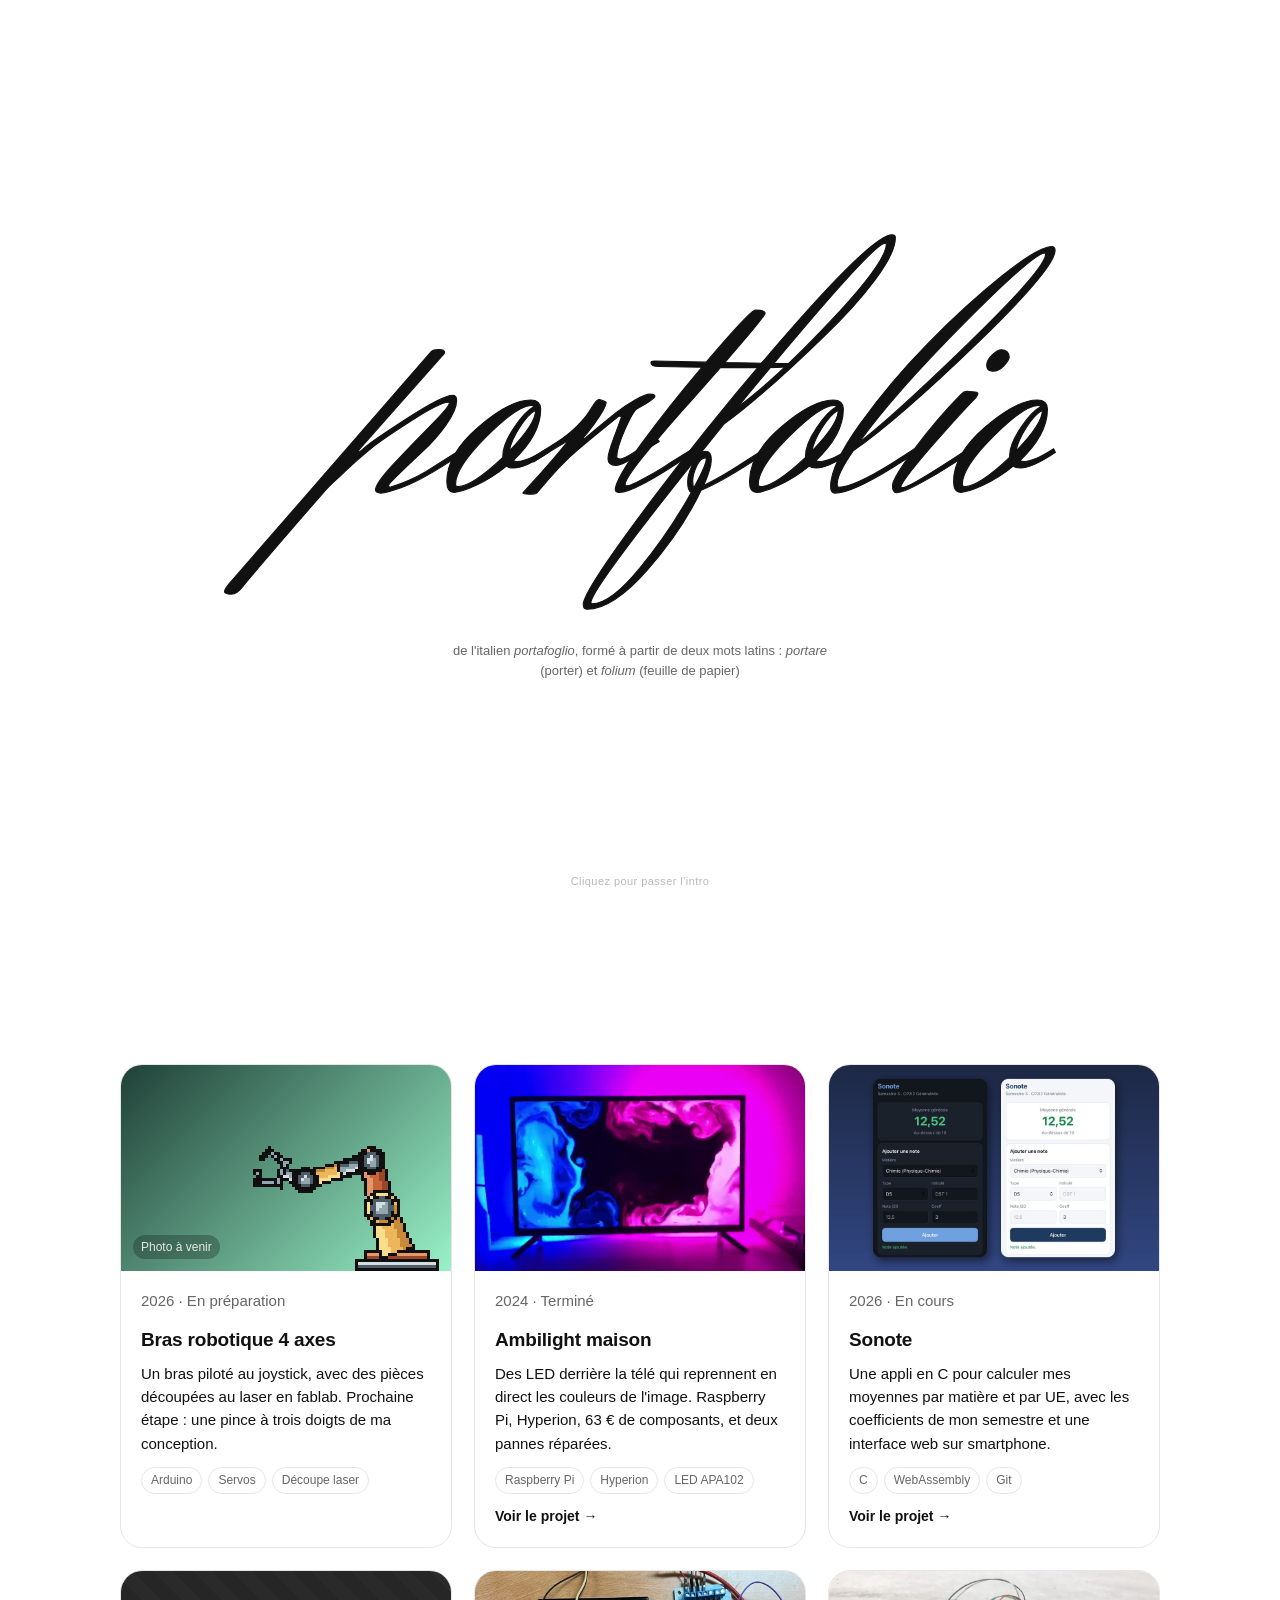
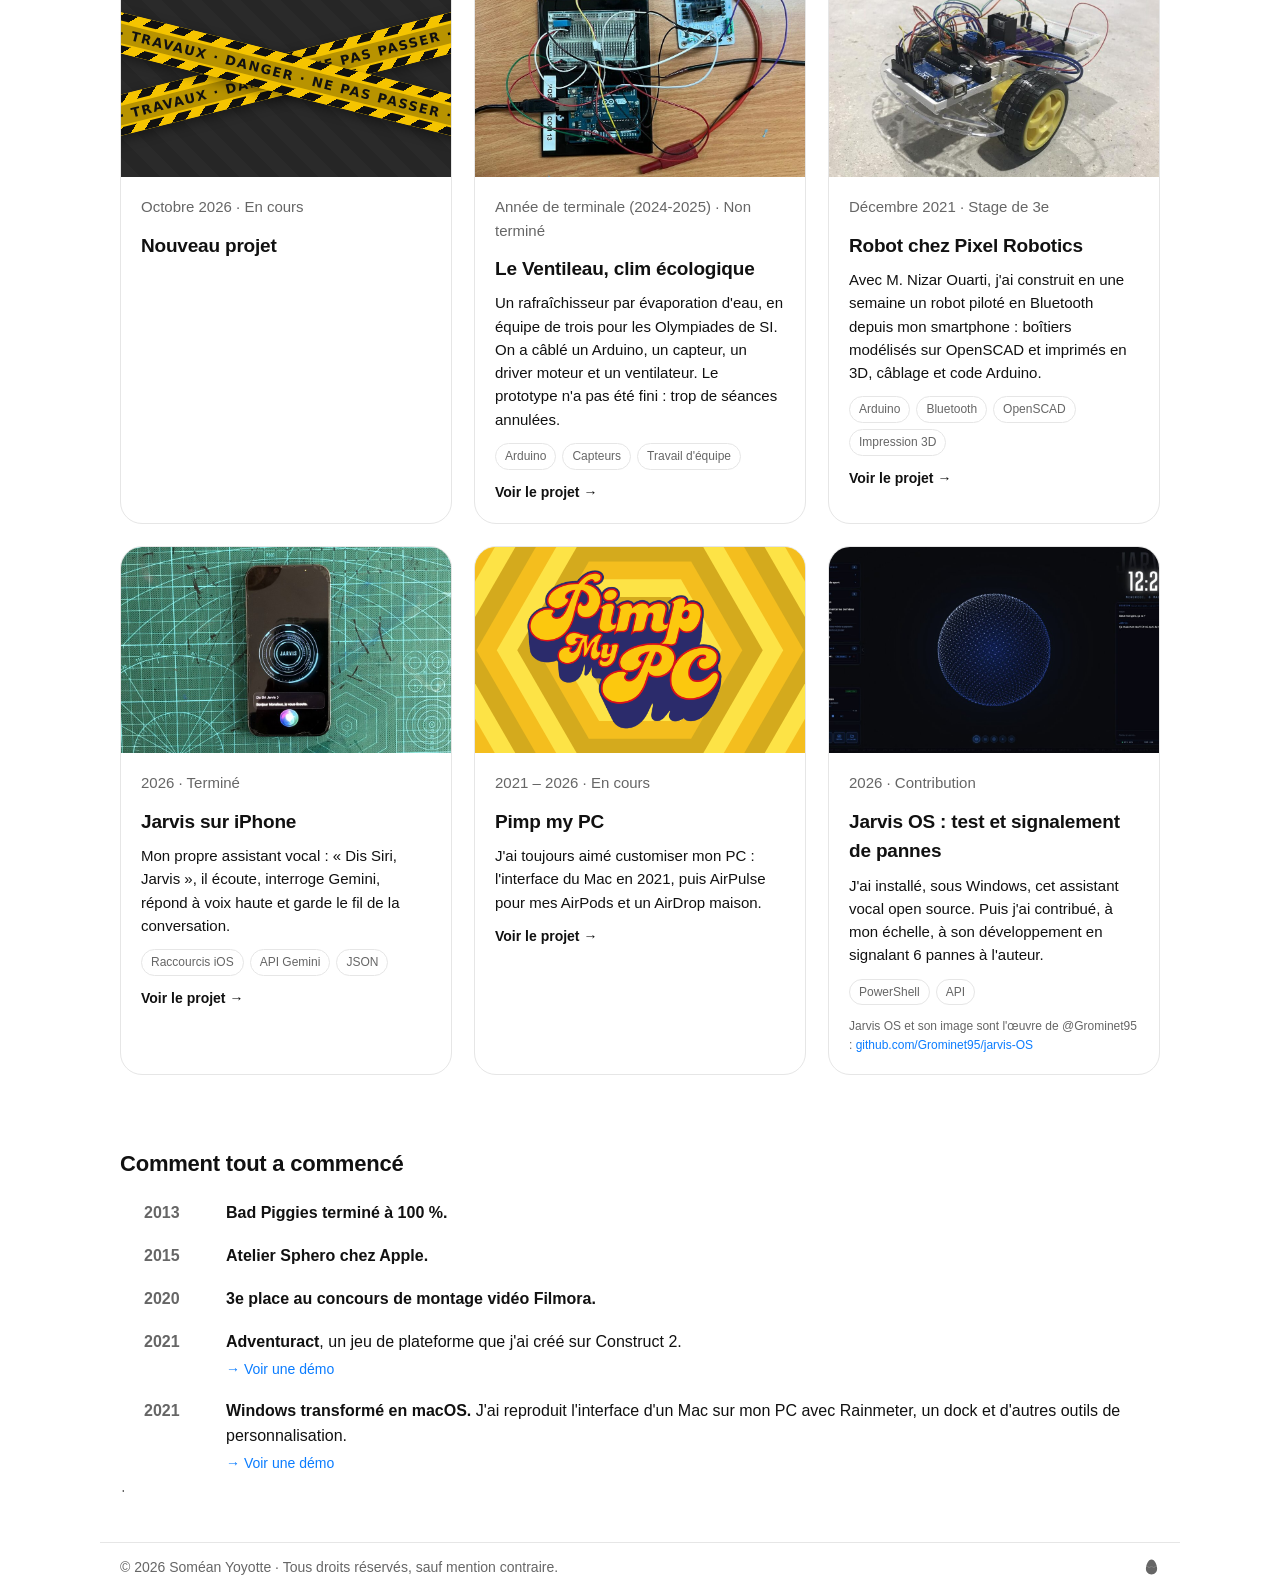
==== commit 36afc72c: "Accueil : carte « Nouveau projet » avec rubans de chantier, Ventileau avant Pixel Robotics Co-Author" ====
--- a/index.html
+++ b/index.html
@@ -7,7 +7,7 @@
 <meta name="description" content="Portfolio de Soméan Yoyotte, étudiant ingénieur à Sup Galilée : robotique, électronique et programmation.">
 <link rel="preload" href="fonts/anton.woff2" as="font" type="font/woff2" crossorigin>
 <link rel="preload" href="fonts/herr-von-muellerhoff.woff2" as="font" type="font/woff2" crossorigin>
-<link rel="stylesheet" href="style.css?v=16">
+<link rel="stylesheet" href="style.css?v=17">
 <link rel="stylesheet" href="home.css?v=11">
 <link rel="stylesheet" href="extras.css?v=6">
 <script>(function(){var h=document.documentElement,v=0;try{v=localStorage.getItem('introVue')}catch(e){}if(!v&&!matchMedia('(prefers-reduced-motion: reduce)').matches)h.classList.add('intro-run');})()</script>
@@ -99,13 +99,23 @@
       </a>
 
       <article class="card card-vide">
-        <div class="thumb t4"><span>À venir</span></div>
+        <div class="thumb chantier" aria-hidden="true"><div class="ruban r1"><span>TRAVAUX · DANGER · NE PAS PASSER · TRAVAUX · DANGER · NE PAS PASSER · TRAVAUX · DANGER · NE PAS PASSER</span></div><div class="ruban r2"><span>TRAVAUX · DANGER · NE PAS PASSER · TRAVAUX · DANGER · NE PAS PASSER · TRAVAUX · DANGER · NE PAS PASSER</span></div></div>
         <div class="body">
-          <p class="meta">Bientôt</p>
+          <p class="meta">Octobre 2026 · En cours</p>
           <h3>Nouveau projet</h3>
-          <p>Les détails arrivent bientôt.</p>
         </div>
       </article>
+
+      <a class="card" href="clim.html">
+        <div class="thumb photo"><img src="images/clim.jpg" alt="Montage du prototype : carte Arduino Uno, plaque d'essai avec capteur, driver moteur et potentiomètre" loading="lazy" style="object-position:50% 55%"></div>
+        <div class="body">
+          <p class="meta">Année de terminale (2024-2025) · Non terminé</p>
+          <h3>Le Ventileau, clim écologique</h3>
+          <p>Un rafraîchisseur par évaporation d'eau, en équipe de trois pour les Olympiades de SI. On a câblé un Arduino, un capteur, un driver moteur et un ventilateur. Le prototype n'a pas été fini : trop de séances annulées.</p>
+          <ul class="tags"><li>Arduino</li><li>Capteurs</li><li>Travail d'équipe</li></ul>
+          <p class="more">Voir le projet →</p>
+        </div>
+      </a>
 
       <a class="card" href="pixel.html">
         <div class="thumb photo"><img src="images/pixel-robot.jpg" alt="Robot à deux roues avec une carte Arduino Uno, un driver moteur et des piles, sur un châssis transparent" loading="lazy"></div>
@@ -114,17 +124,6 @@
           <h3>Robot chez Pixel Robotics</h3>
           <p>Avec M. Nizar Ouarti, j'ai construit en une semaine un robot piloté en Bluetooth depuis mon smartphone : boîtiers modélisés sur OpenSCAD et imprimés en 3D, câblage et code Arduino.</p>
           <ul class="tags"><li>Arduino</li><li>Bluetooth</li><li>OpenSCAD</li><li>Impression 3D</li></ul>
-          <p class="more">Voir le projet →</p>
-        </div>
-      </a>
-
-      <a class="card" href="clim.html">
-        <div class="thumb photo"><img src="images/clim.jpg" alt="Montage du prototype : carte Arduino Uno, plaque d'essai avec capteur, driver moteur et potentiomètre" loading="lazy" style="object-position:50% 55%"></div>
-        <div class="body">
-          <p class="meta">Année de terminale (2024-2025) · Non terminé</p>
-          <h3>Le Ventileau, clim écologique</h3>
-          <p>Un rafraîchisseur par évaporation d'eau, en équipe de trois pour les Olympiades de SI. On a câblé un Arduino, un capteur, un driver moteur et un ventilateur. Le prototype n'a pas été fini : trop de séances annulées.</p>
-          <ul class="tags"><li>Arduino</li><li>Capteurs</li><li>Travail d'équipe</li></ul>
           <p class="more">Voir le projet →</p>
         </div>
       </a>
--- a/style.css
+++ b/style.css
@@ -181,3 +181,10 @@
 .book2 .leaf.settled .face.back { transform: none; }
 @media (prefers-reduced-motion: reduce) { .book2, .book2 .leaf { transition: none; } .book-flip.wob, .game-text.shake, .thermo.jolt { animation: none; } }
 @media (prefers-color-scheme: dark) { .open-hint, .game-text { --hint: #f2b632; } }
+.thumb.chantier { position: relative; overflow: hidden; padding: 0; background: repeating-linear-gradient(45deg, #2a2a2a 0 14px, #262626 14px 28px); }
+.ruban { position: absolute; left: -20%; width: 140%; top: 50%; height: 40px; margin-top: -20px; display: flex; align-items: center; justify-content: center; overflow: hidden; white-space: nowrap; background: #f5c400; box-shadow: 0 4px 12px rgba(0,0,0,.4); }
+.ruban::before, .ruban::after { content: ""; position: absolute; left: 0; right: 0; height: 8px; background: repeating-linear-gradient(-45deg, #111 0 10px, #f5c400 10px 20px); }
+.ruban::before { top: 0; } .ruban::after { bottom: 0; }
+.ruban span { color: #111; font: 800 13px/1 system-ui, sans-serif; letter-spacing: .12em; }
+.ruban.r1 { transform: rotate(-14deg); }
+.ruban.r2 { transform: rotate(14deg); }
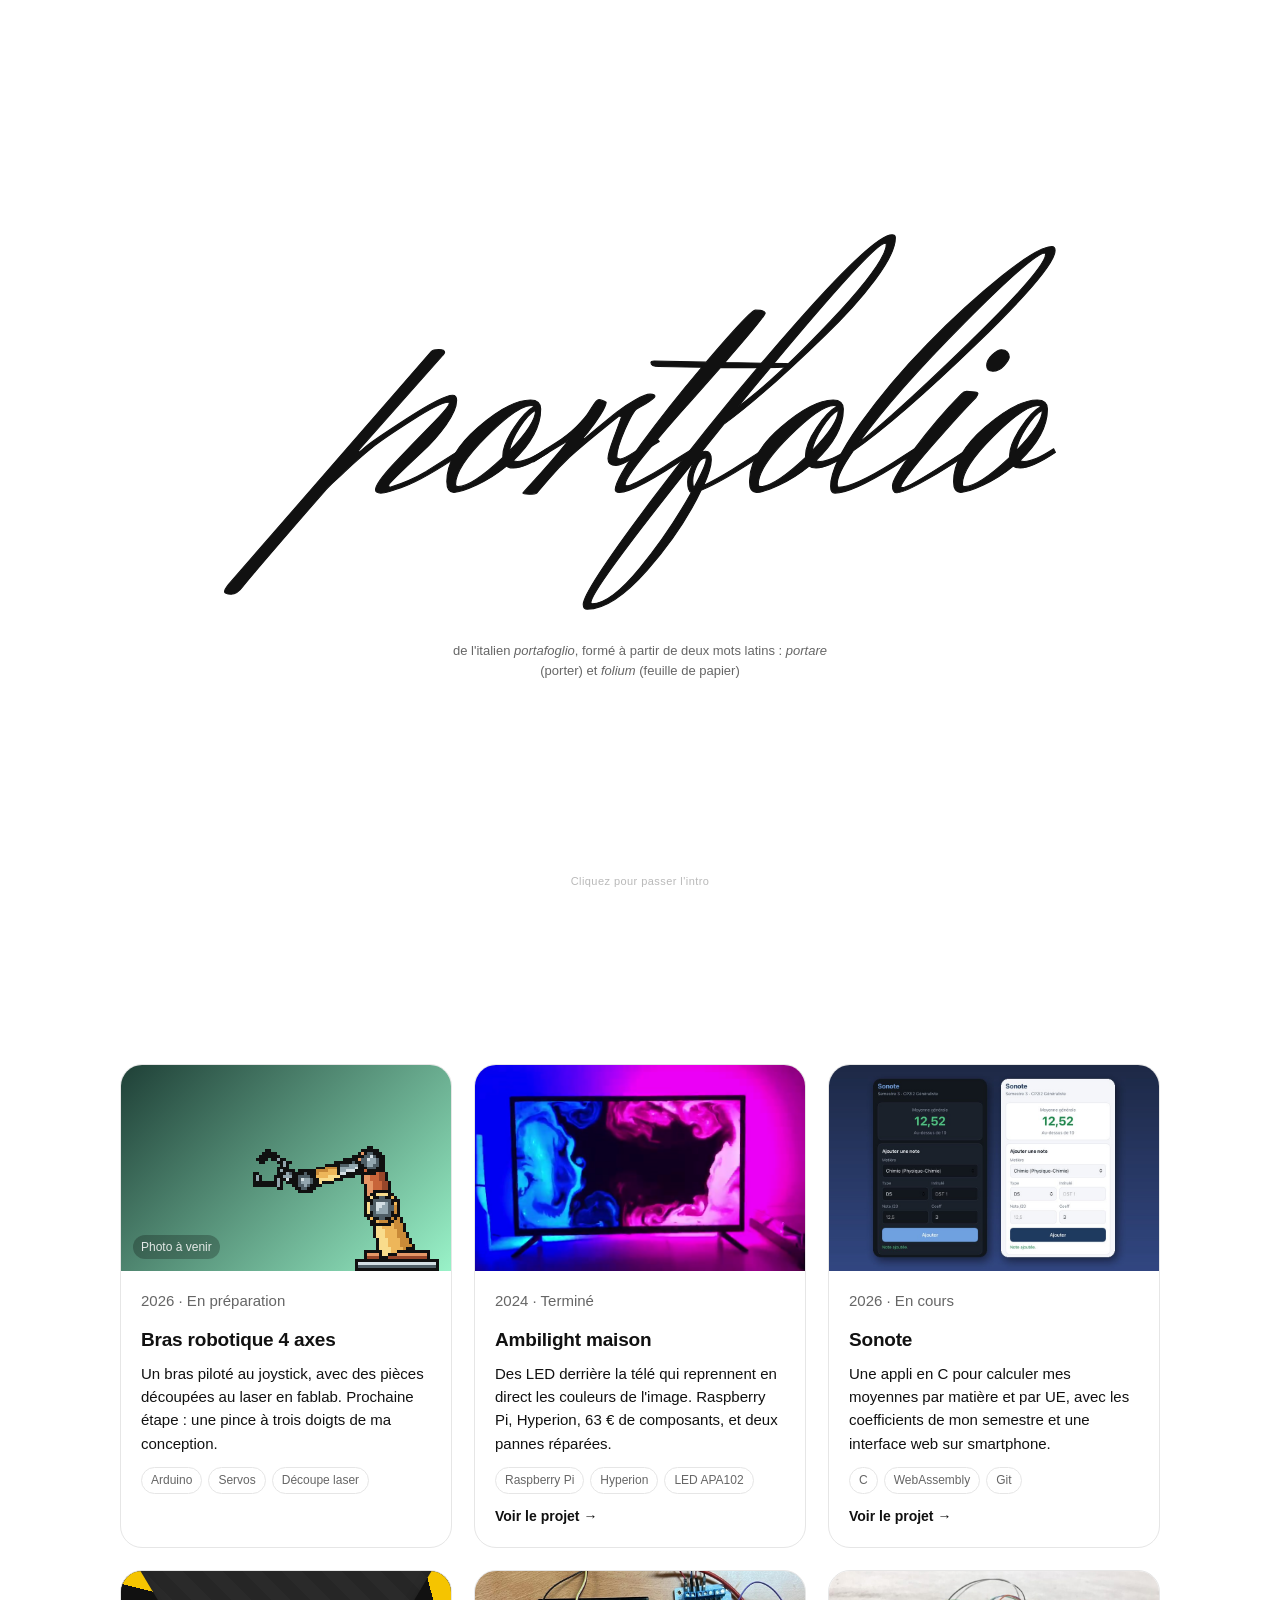
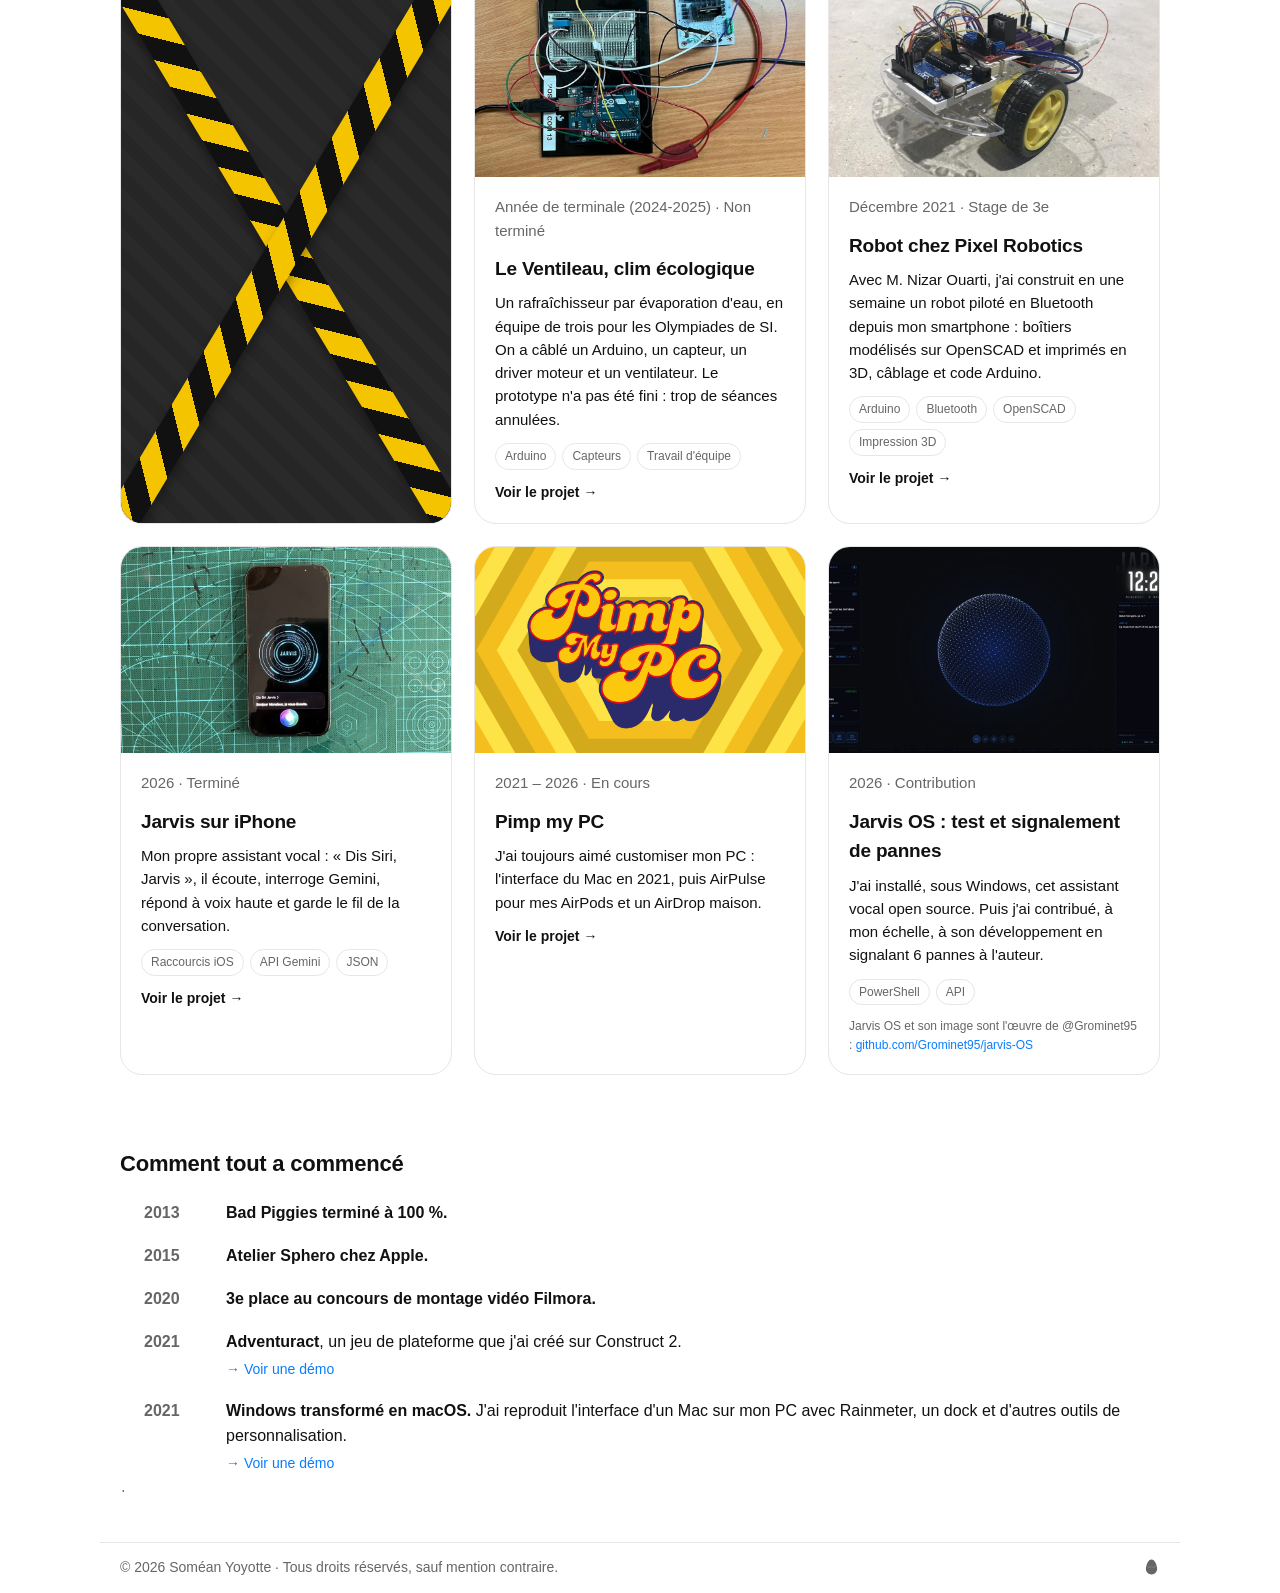
==== commit 8c2ccf3b: "Carte « Nouveau projet » : deux rubans de chantier d'un coin à l'autre, sans texte Co-Authored-By: C" ====
--- a/index.html
+++ b/index.html
@@ -7,7 +7,7 @@
 <meta name="description" content="Portfolio de Soméan Yoyotte, étudiant ingénieur à Sup Galilée : robotique, électronique et programmation.">
 <link rel="preload" href="fonts/anton.woff2" as="font" type="font/woff2" crossorigin>
 <link rel="preload" href="fonts/herr-von-muellerhoff.woff2" as="font" type="font/woff2" crossorigin>
-<link rel="stylesheet" href="style.css?v=17">
+<link rel="stylesheet" href="style.css?v=18">
 <link rel="stylesheet" href="home.css?v=11">
 <link rel="stylesheet" href="extras.css?v=6">
 <script>(function(){var h=document.documentElement,v=0;try{v=localStorage.getItem('introVue')}catch(e){}if(!v&&!matchMedia('(prefers-reduced-motion: reduce)').matches)h.classList.add('intro-run');})()</script>
@@ -98,12 +98,8 @@
         </div>
       </a>
 
-      <article class="card card-vide">
-        <div class="thumb chantier" aria-hidden="true"><div class="ruban r1"><span>TRAVAUX · DANGER · NE PAS PASSER · TRAVAUX · DANGER · NE PAS PASSER · TRAVAUX · DANGER · NE PAS PASSER</span></div><div class="ruban r2"><span>TRAVAUX · DANGER · NE PAS PASSER · TRAVAUX · DANGER · NE PAS PASSER · TRAVAUX · DANGER · NE PAS PASSER</span></div></div>
-        <div class="body">
-          <p class="meta">Octobre 2026 · En cours</p>
-          <h3>Nouveau projet</h3>
-        </div>
+      <article class="card card-vide" aria-label="Nouveau projet en cours">
+        <div class="rubans" aria-hidden="true"><div class="ruban r1"></div><div class="ruban r2"></div></div>
       </article>
 
       <a class="card" href="clim.html">
@@ -177,7 +173,7 @@
 <footer class="wrap">
   <p>© 2026 Soméan Yoyotte · Tous droits réservés, sauf mention contraire.</p>
 </footer>
-<script src="home.js?v=9"></script>
+<script src="home.js?v=10"></script>
 <script src="extras.js?v=9"></script>
 </body>
 </html>
--- a/style.css
+++ b/style.css
@@ -181,10 +181,8 @@
 .book2 .leaf.settled .face.back { transform: none; }
 @media (prefers-reduced-motion: reduce) { .book2, .book2 .leaf { transition: none; } .book-flip.wob, .game-text.shake, .thermo.jolt { animation: none; } }
 @media (prefers-color-scheme: dark) { .open-hint, .game-text { --hint: #f2b632; } }
-.thumb.chantier { position: relative; overflow: hidden; padding: 0; background: repeating-linear-gradient(45deg, #2a2a2a 0 14px, #262626 14px 28px); }
-.ruban { position: absolute; left: -20%; width: 140%; top: 50%; height: 40px; margin-top: -20px; display: flex; align-items: center; justify-content: center; overflow: hidden; white-space: nowrap; background: #f5c400; box-shadow: 0 4px 12px rgba(0,0,0,.4); }
-.ruban::before, .ruban::after { content: ""; position: absolute; left: 0; right: 0; height: 8px; background: repeating-linear-gradient(-45deg, #111 0 10px, #f5c400 10px 20px); }
-.ruban::before { top: 0; } .ruban::after { bottom: 0; }
-.ruban span { color: #111; font: 800 13px/1 system-ui, sans-serif; letter-spacing: .12em; }
-.ruban.r1 { transform: rotate(-14deg); }
-.ruban.r2 { transform: rotate(14deg); }
+.card-vide { position: relative; min-height: 320px; background: repeating-linear-gradient(45deg, #2a2a2a 0 14px, #262626 14px 28px); }
+.rubans { position: absolute; inset: 0; overflow: hidden; pointer-events: none; z-index: 2; }
+.ruban { position: absolute; left: 50%; top: 50%; width: 160%; height: 34px; transform: translate(-50%,-50%) rotate(calc(var(--a, 30deg) * var(--s, 1))); background: repeating-linear-gradient(-45deg, #f5c400 0 22px, #111 22px 44px); box-shadow: 0 4px 12px rgba(0,0,0,.35); }
+.ruban.r2 { --s: -1; }
+
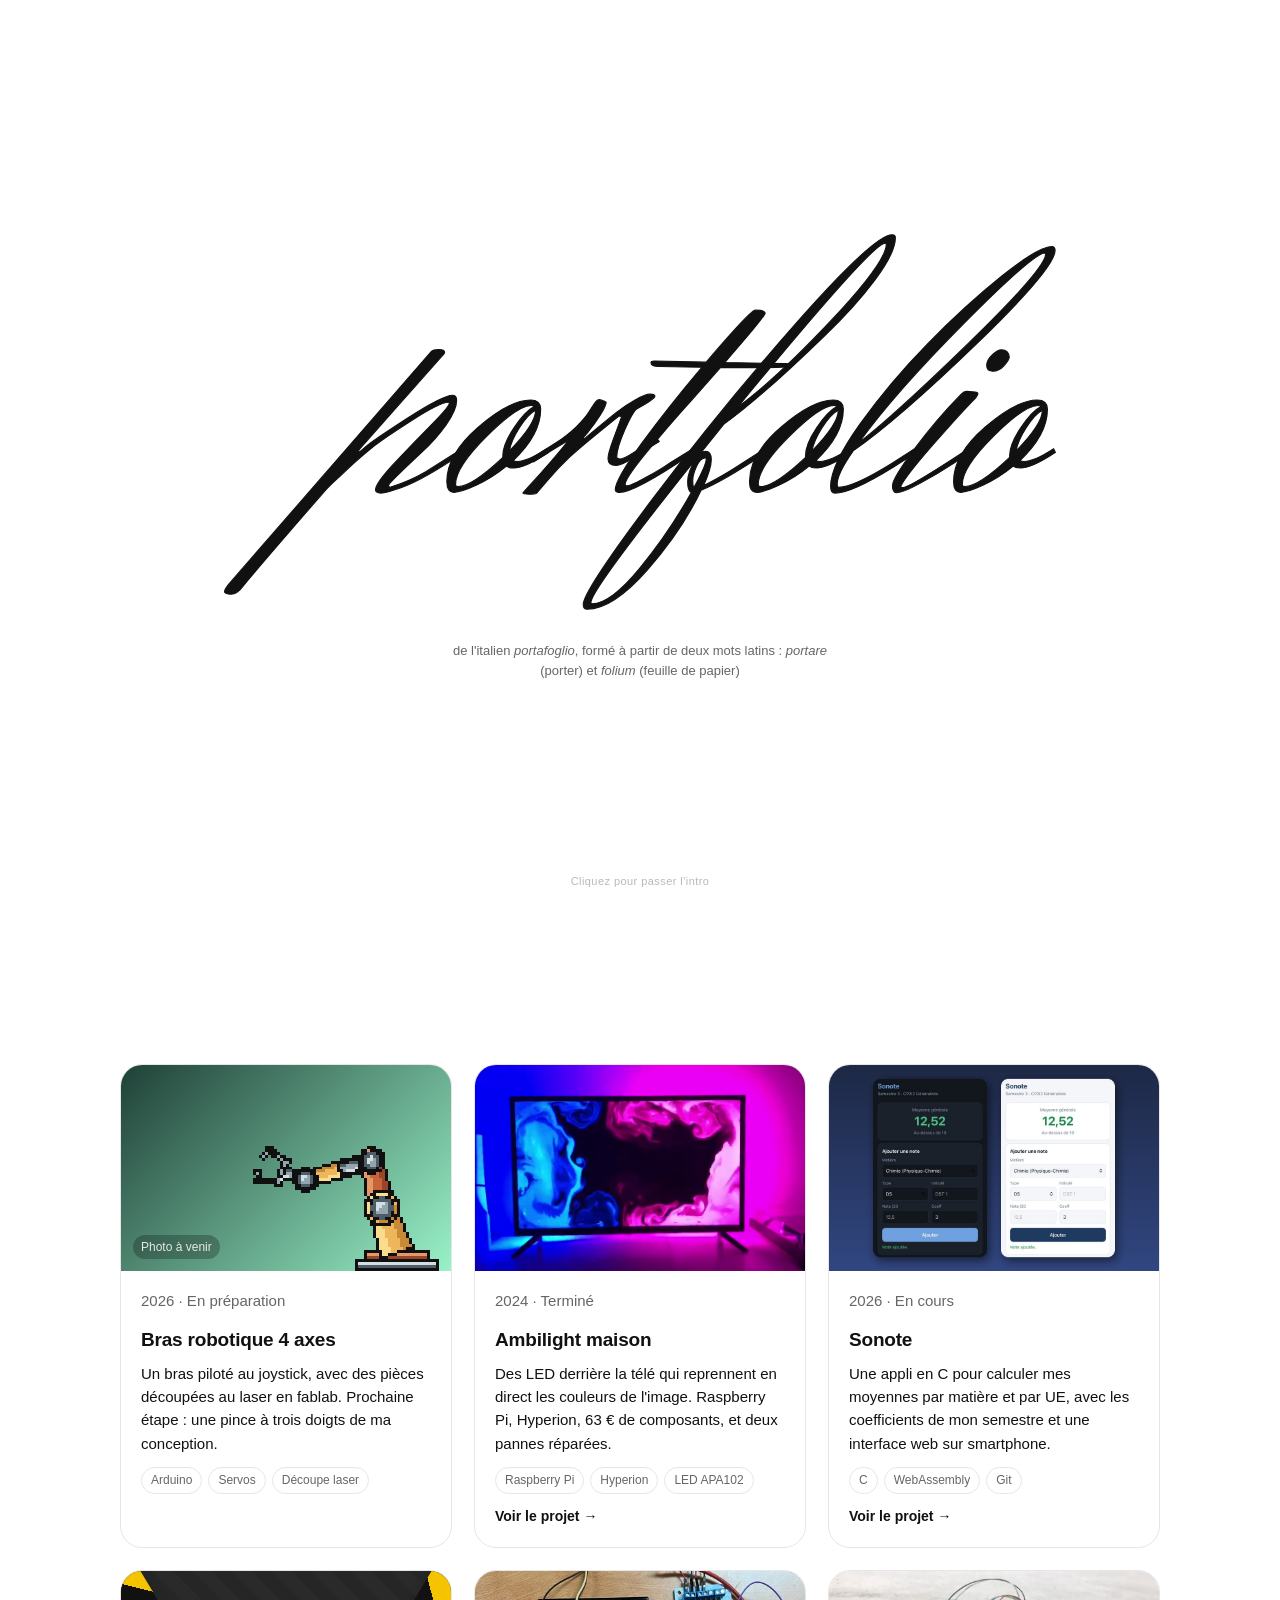
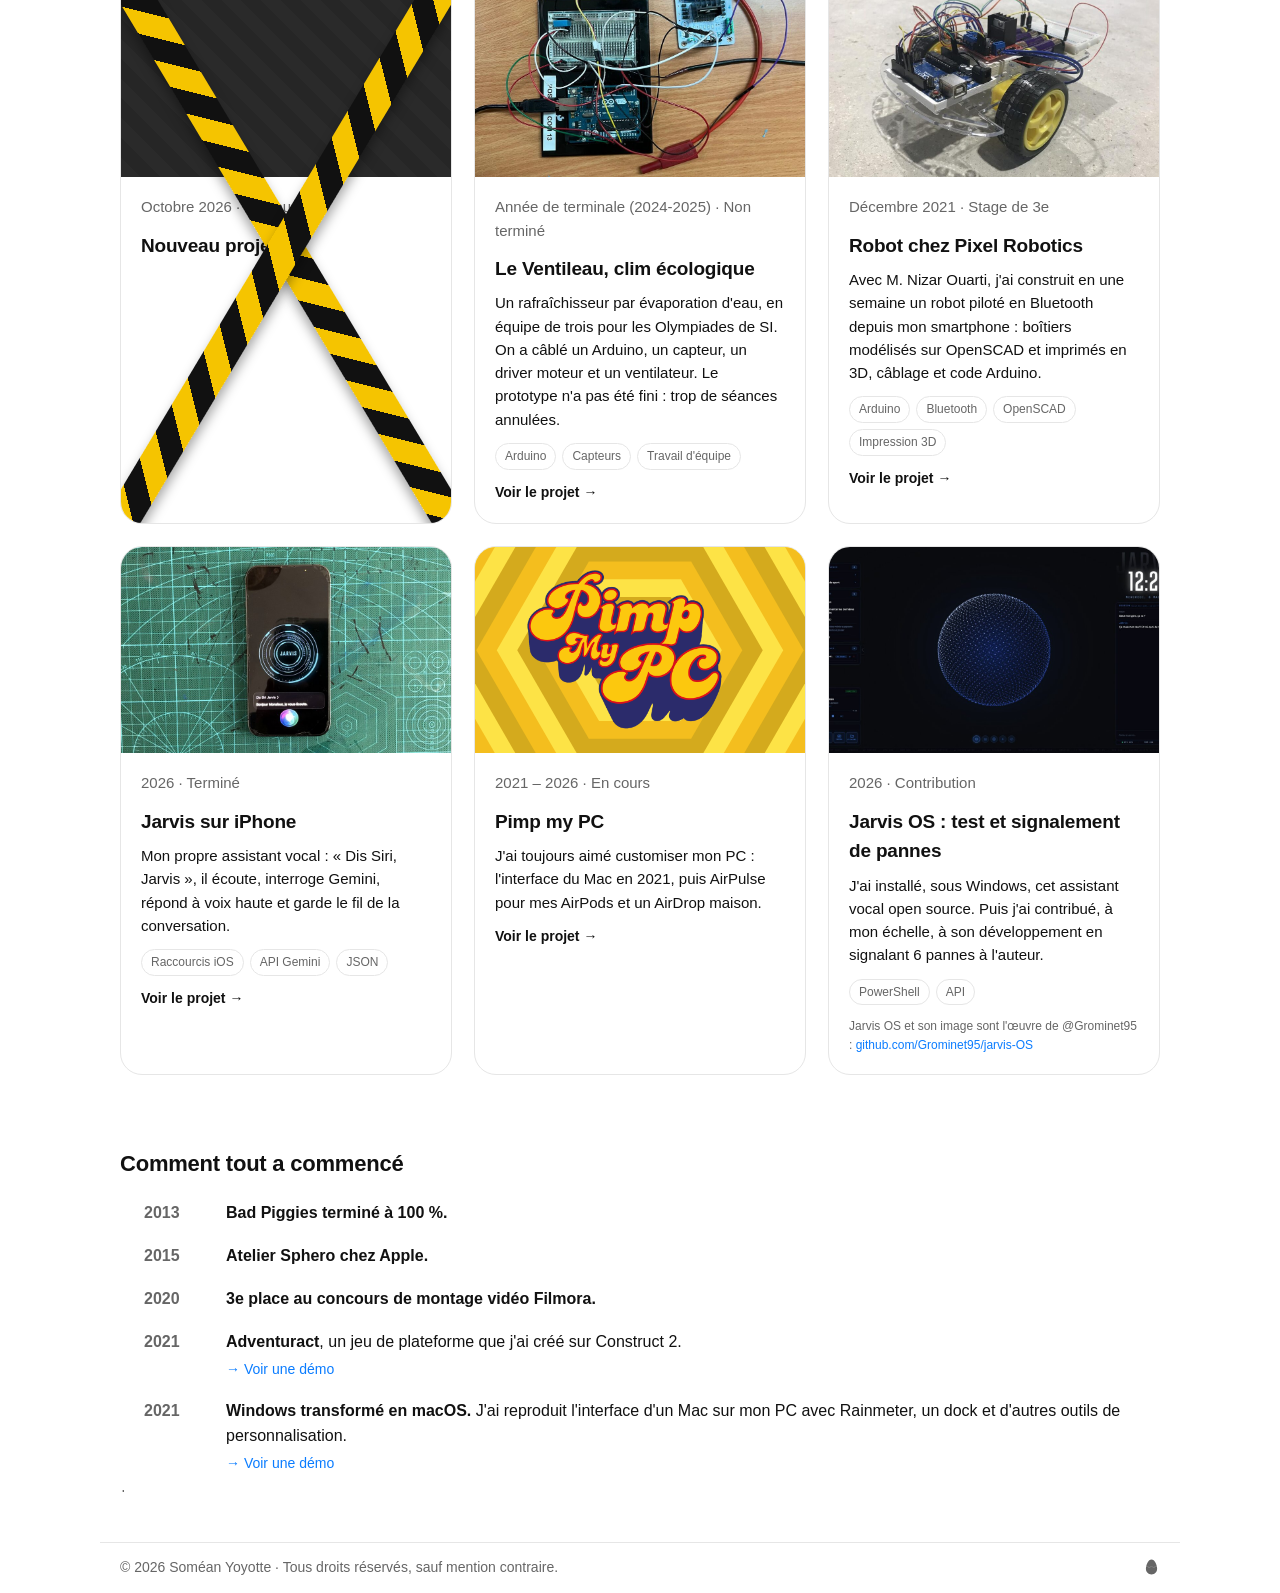
==== commit 785e21e4: "Carte « Nouveau projet » : carte normale barrée par les rubans Co-Authored-By: Claude Opus 5.5 (1M c" ====
--- a/index.html
+++ b/index.html
@@ -98,7 +98,12 @@
         </div>
       </a>
 
-      <article class="card card-vide" aria-label="Nouveau projet en cours">
+      <article class="card card-vide">
+        <div class="thumb chantier"></div>
+        <div class="body">
+          <p class="meta">Octobre 2026 · En cours</p>
+          <h3>Nouveau projet</h3>
+        </div>
         <div class="rubans" aria-hidden="true"><div class="ruban r1"></div><div class="ruban r2"></div></div>
       </article>
 
--- a/style.css
+++ b/style.css
@@ -181,7 +181,8 @@
 .book2 .leaf.settled .face.back { transform: none; }
 @media (prefers-reduced-motion: reduce) { .book2, .book2 .leaf { transition: none; } .book-flip.wob, .game-text.shake, .thermo.jolt { animation: none; } }
 @media (prefers-color-scheme: dark) { .open-hint, .game-text { --hint: #f2b632; } }
-.card-vide { position: relative; min-height: 320px; background: repeating-linear-gradient(45deg, #2a2a2a 0 14px, #262626 14px 28px); }
+.card-vide { position: relative; }
+.thumb.chantier { padding: 0; background: repeating-linear-gradient(45deg, #2a2a2a 0 14px, #262626 14px 28px); }
 .rubans { position: absolute; inset: 0; overflow: hidden; pointer-events: none; z-index: 2; }
 .ruban { position: absolute; left: 50%; top: 50%; width: 160%; height: 34px; transform: translate(-50%,-50%) rotate(calc(var(--a, 30deg) * var(--s, 1))); background: repeating-linear-gradient(-45deg, #f5c400 0 22px, #111 22px 44px); box-shadow: 0 4px 12px rgba(0,0,0,.35); }
 .ruban.r2 { --s: -1; }
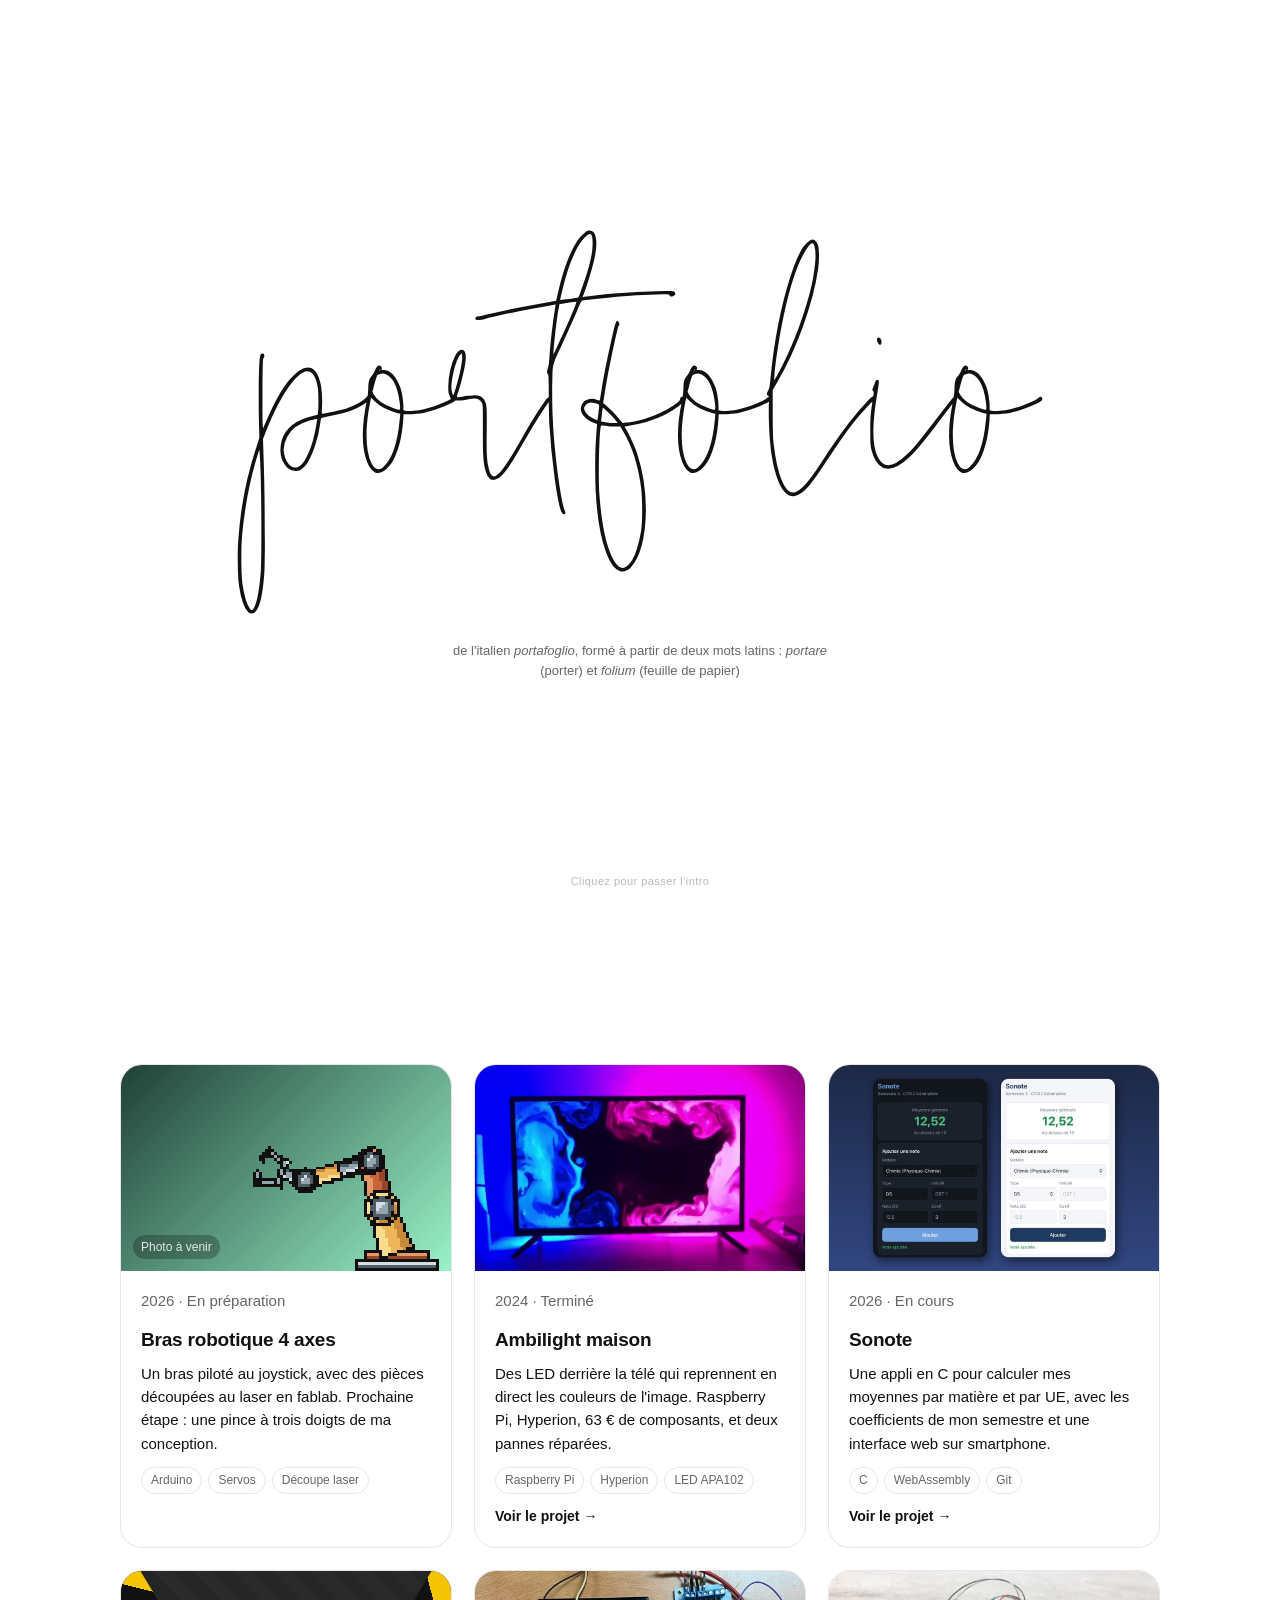
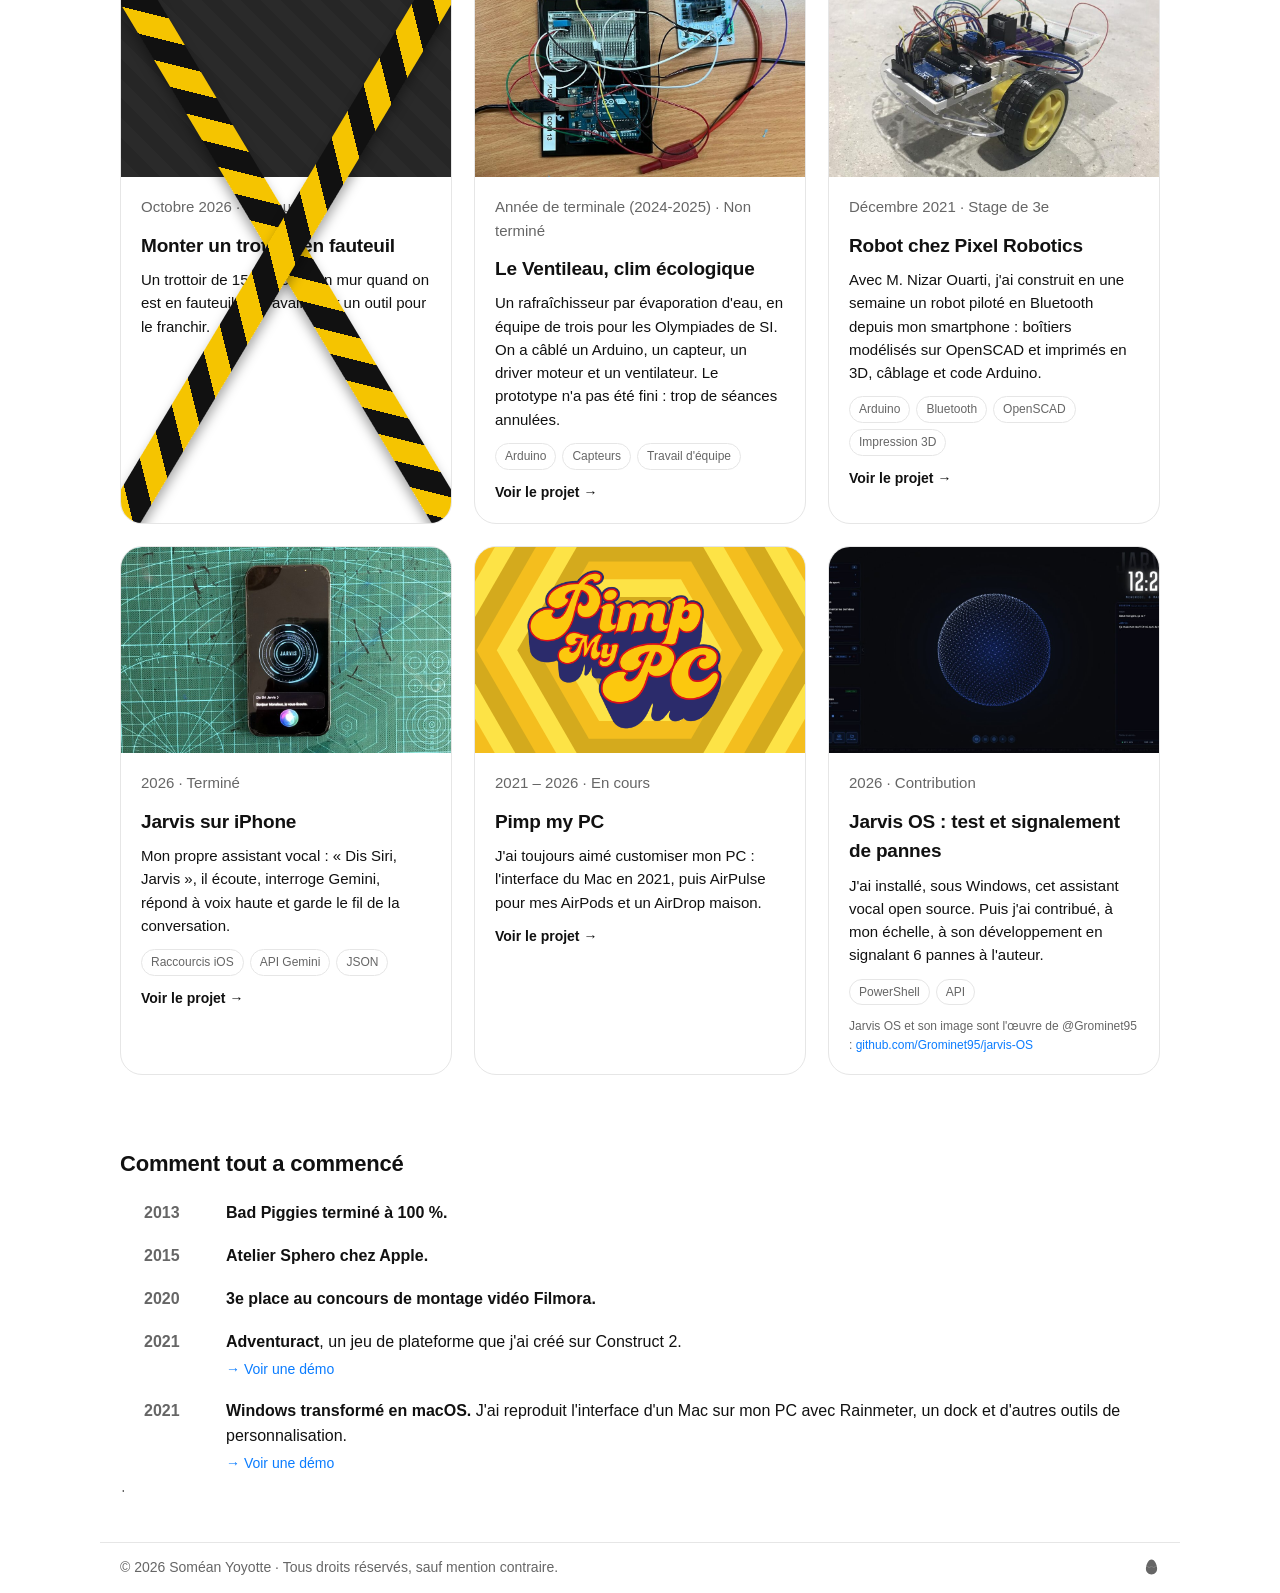
==== commit 42ddce3e: "Carte du nouveau projet : titre et phrase d'accroche Co-Authored-By: Claude Opus 5.5 (1M context) <n" ====
--- a/index.html
+++ b/index.html
@@ -102,7 +102,8 @@
         <div class="thumb chantier"></div>
         <div class="body">
           <p class="meta">Octobre 2026 · En cours</p>
-          <h3>Nouveau projet</h3>
+          <h3>Monter un trottoir en fauteuil</h3>
+          <p>Un trottoir de 15 cm, c'est un mur quand on est en fauteuil. Je travaille sur un outil pour le franchir.</p>
         </div>
         <div class="rubans" aria-hidden="true"><div class="ruban r1"></div><div class="ruban r2"></div></div>
       </article>
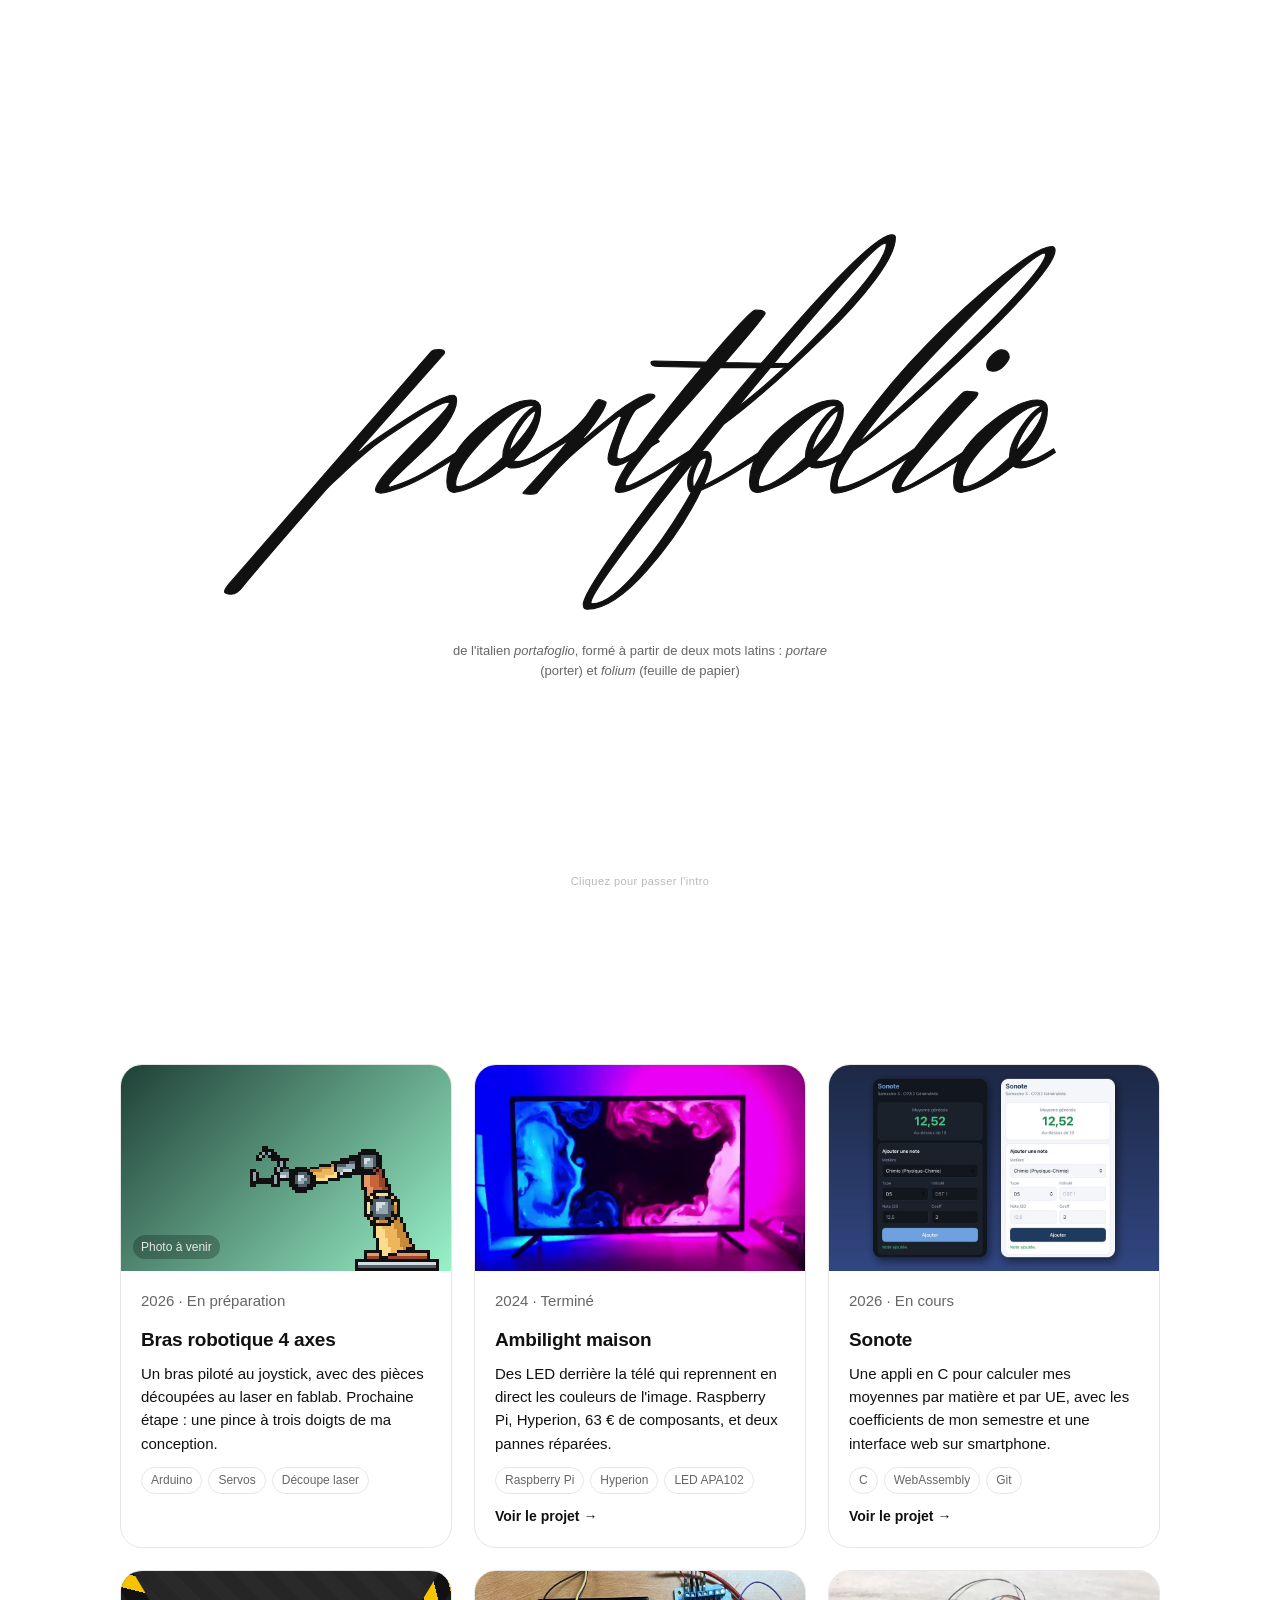
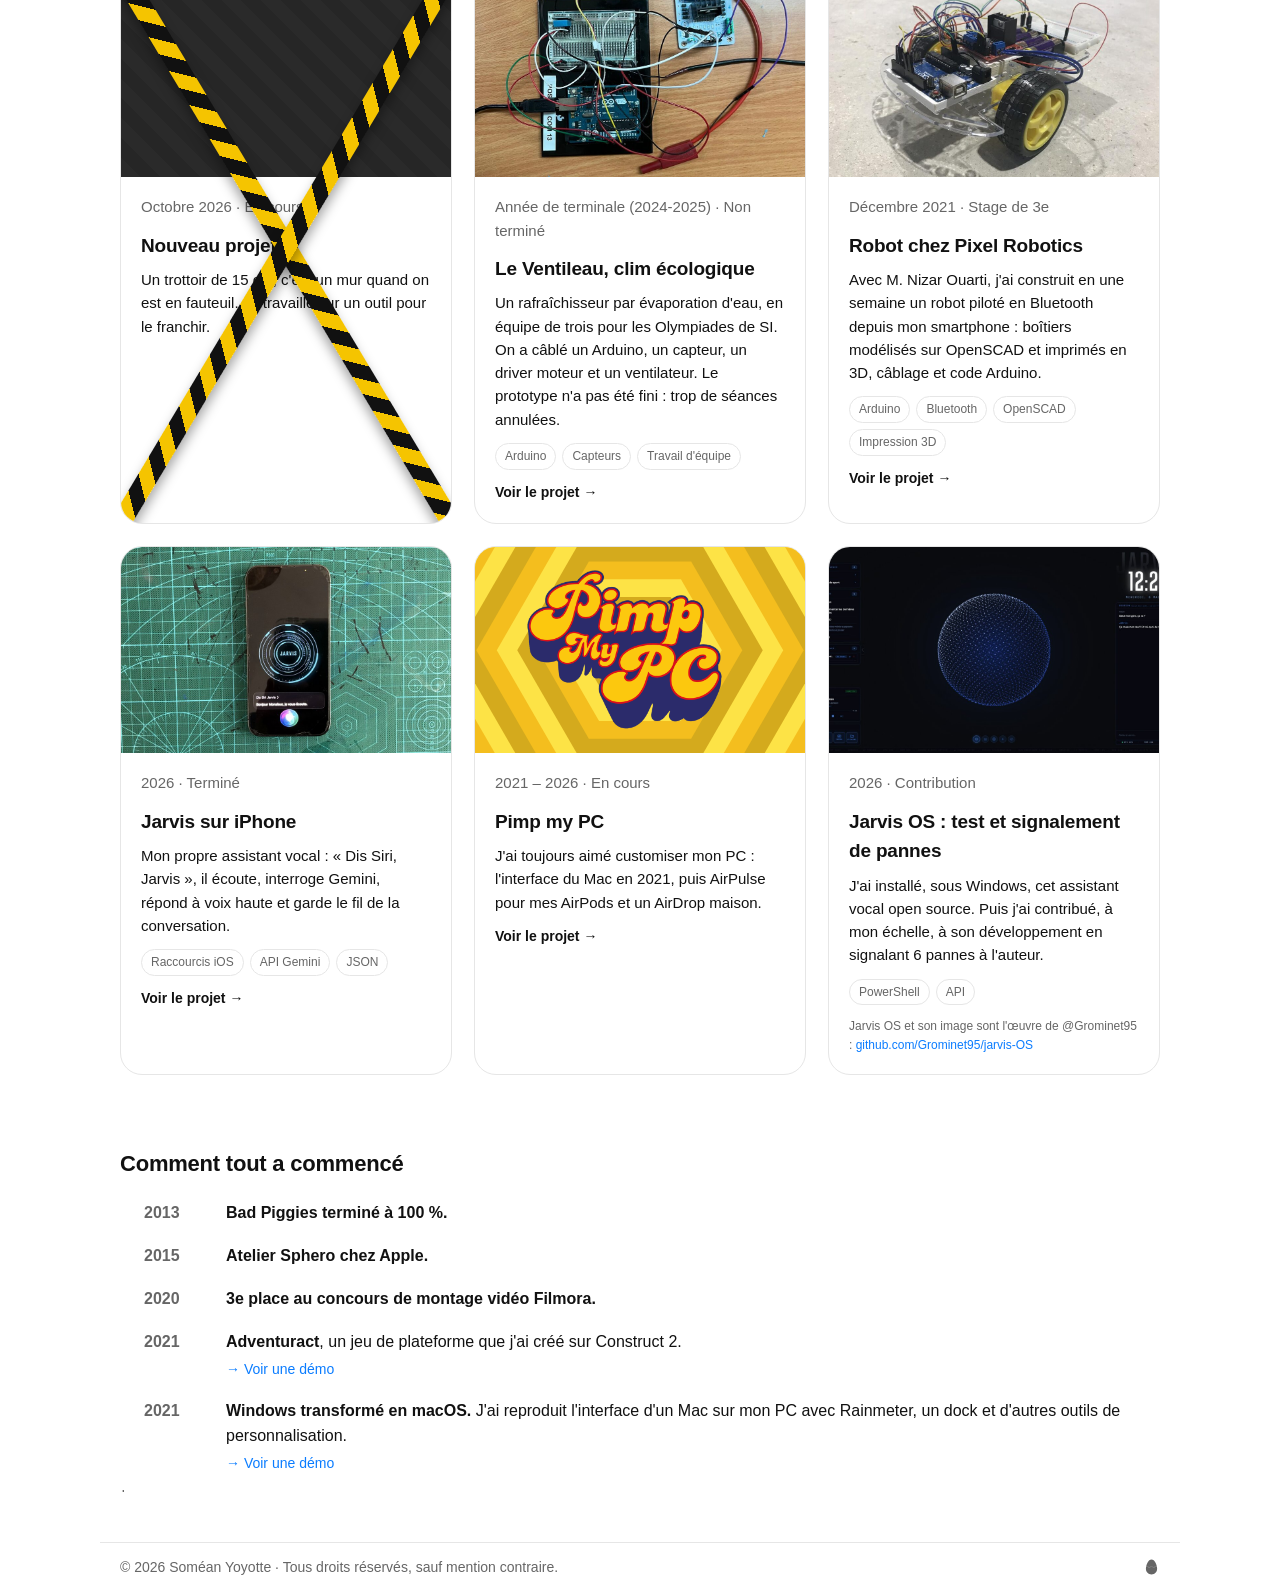
==== commit 077195ae: "Carte du nouveau projet : titre « Nouveau projet » Co-Authored-By: Claude Opus 5.5 (1M context) <nor" ====
--- a/index.html
+++ b/index.html
@@ -102,7 +102,7 @@
         <div class="thumb chantier"></div>
         <div class="body">
           <p class="meta">Octobre 2026 · En cours</p>
-          <h3>Monter un trottoir en fauteuil</h3>
+          <h3>Nouveau projet</h3>
           <p>Un trottoir de 15 cm, c'est un mur quand on est en fauteuil. Je travaille sur un outil pour le franchir.</p>
         </div>
         <div class="rubans" aria-hidden="true"><div class="ruban r1"></div><div class="ruban r2"></div></div>
--- a/style.css
+++ b/style.css
@@ -184,6 +184,6 @@
 .card-vide { position: relative; }
 .thumb.chantier { padding: 0; background: repeating-linear-gradient(45deg, #2a2a2a 0 14px, #262626 14px 28px); }
 .rubans { position: absolute; inset: 0; overflow: hidden; pointer-events: none; z-index: 2; }
-.ruban { position: absolute; left: 50%; top: 50%; width: 160%; height: 34px; transform: translate(-50%,-50%) rotate(calc(var(--a, 30deg) * var(--s, 1))); background: repeating-linear-gradient(-45deg, #f5c400 0 22px, #111 22px 44px); box-shadow: 0 4px 12px rgba(0,0,0,.35); }
+.ruban { position: absolute; left: 50%; top: 50%; width: 160%; height: 20px; transform: translate(-50%,-50%) rotate(calc(var(--a, 30deg) * var(--s, 1))); background: repeating-linear-gradient(-45deg, #f5c400 0 14px, #111 14px 28px); box-shadow: 0 4px 12px rgba(0,0,0,.35); }
 .ruban.r2 { --s: -1; }
 
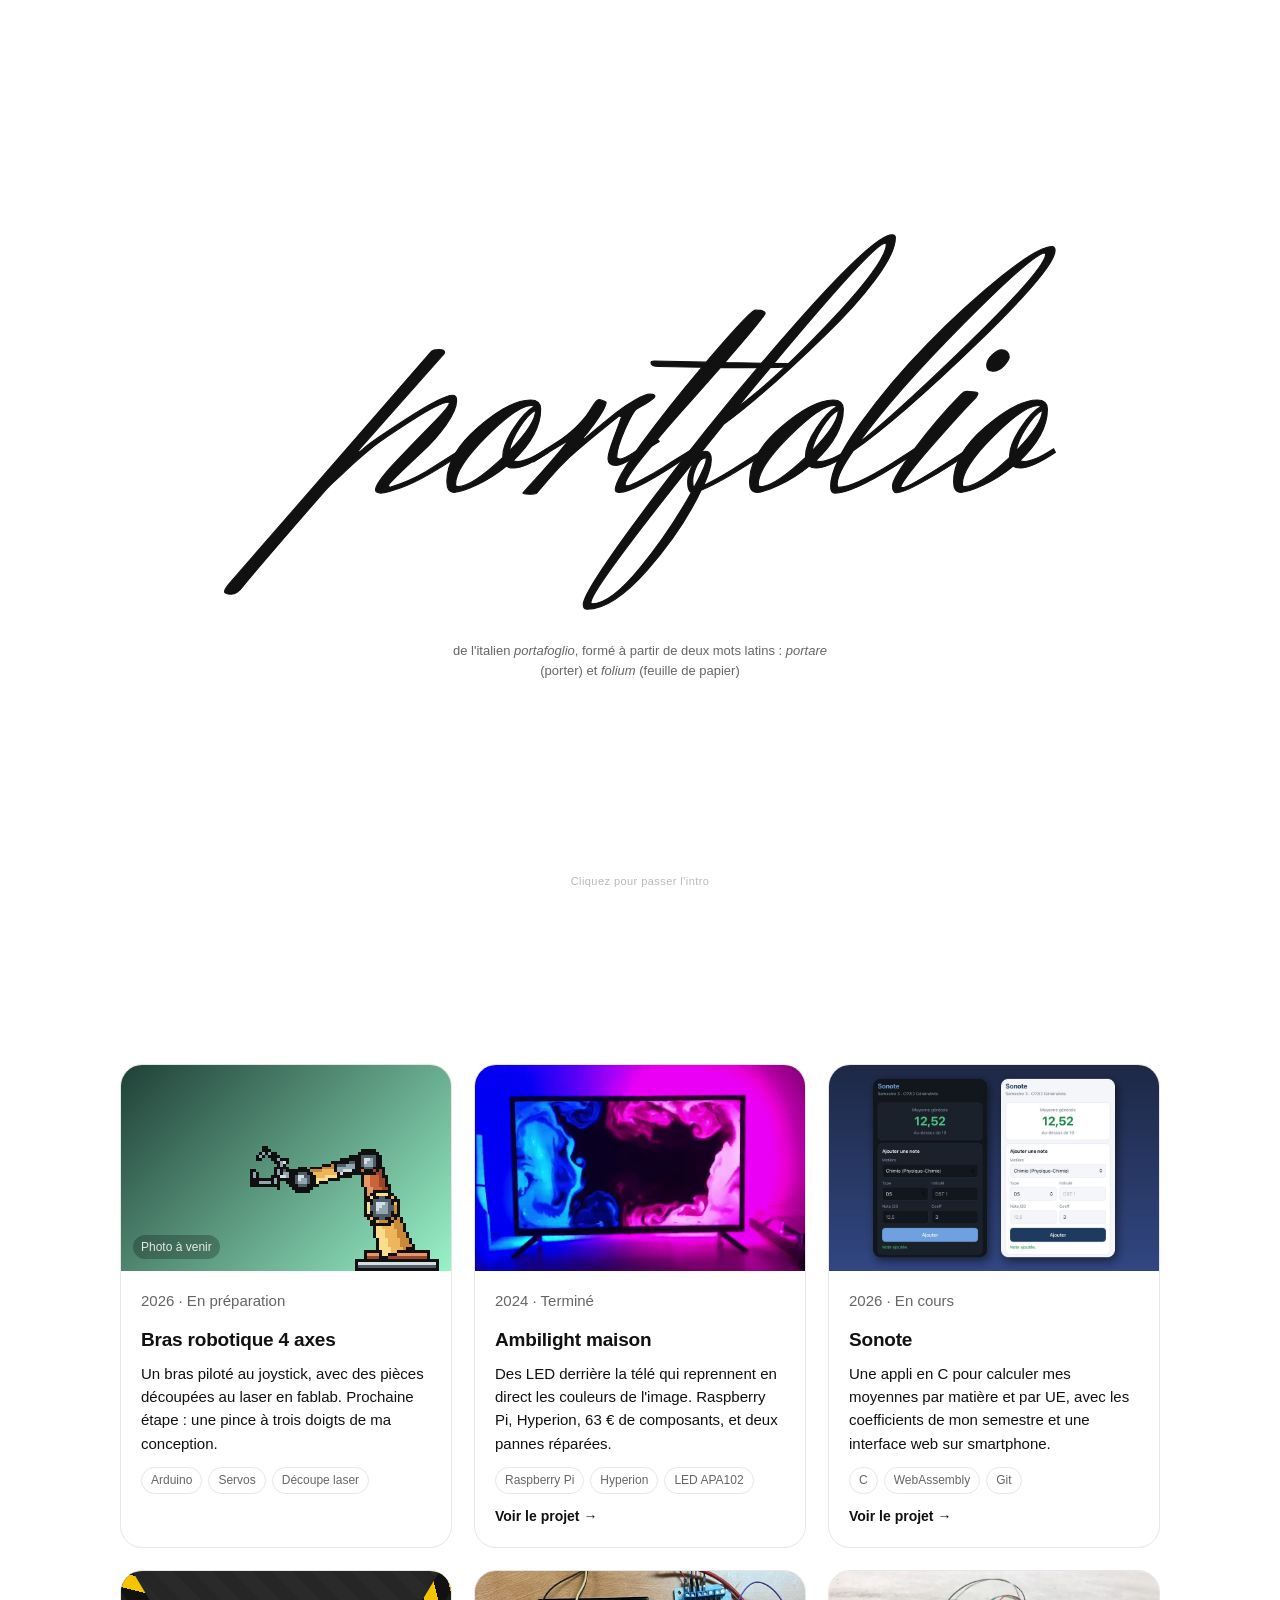
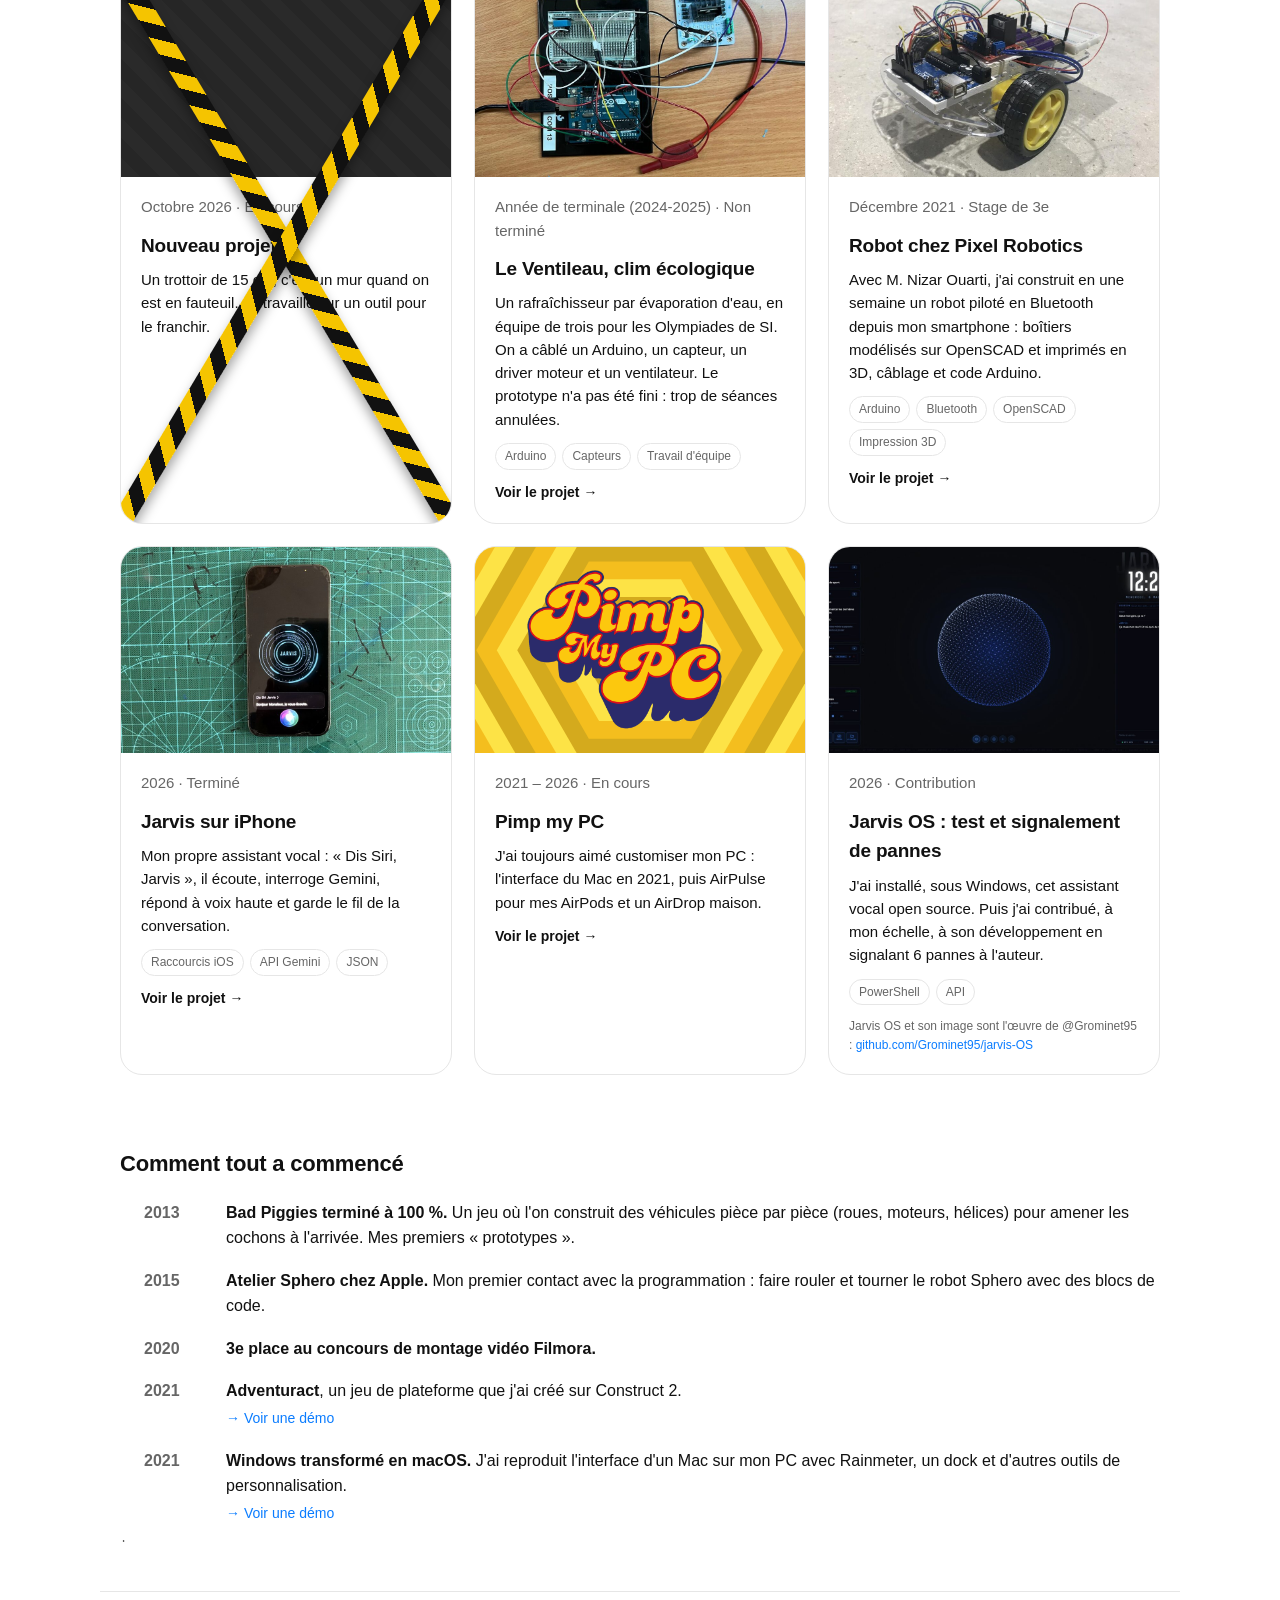
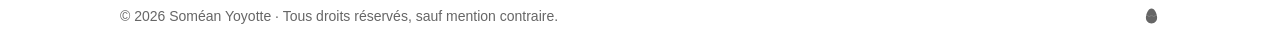
==== commit f4c96aa8: "Frise : descriptions pour Bad Piggies et l'atelier Sphero Co-Authored-By: Claude Opus 5.5 (1M contex" ====
--- a/index.html
+++ b/index.html
@@ -167,8 +167,8 @@
   <section id="debut">
     <h2>Comment tout a commencé</h2>
     <ol class="timeline">
-      <li><span>2013</span><p><b>Bad Piggies terminé à 100 %.</b></p></li>
-      <li><span>2015</span><p><b>Atelier Sphero chez Apple.</b></p></li>
+      <li><span>2013</span><p><b>Bad Piggies terminé à 100 %.</b> Un jeu où l'on construit des véhicules pièce par pièce (roues, moteurs, hélices) pour amener les cochons à l'arrivée. Mes premiers « prototypes ».</p></li>
+      <li><span>2015</span><p><b>Atelier Sphero chez Apple.</b> Mon premier contact avec la programmation : faire rouler et tourner le robot Sphero avec des blocs de code.</p></li>
       <li><span>2020</span><p><b>3e place au concours de montage vidéo Filmora.</b></p></li>
       <li><span>2021</span><div><p><b>Adventuract</b>, un jeu de plateforme que j'ai créé sur Construct 2.</p><a class="tl-link" href="https://youtu.be/sOtBfo5W_Mg" target="_blank" rel="noopener">→ Voir une démo</a></div></li>
       <li><span>2021</span><div><p><b>Windows transformé en macOS.</b> J'ai reproduit l'interface d'un Mac sur mon PC avec Rainmeter, un dock et d'autres outils de personnalisation.</p><a class="tl-link" href="https://youtu.be/aGqY4Z3S7-4" target="_blank" rel="noopener">→ Voir une démo</a></div></li>
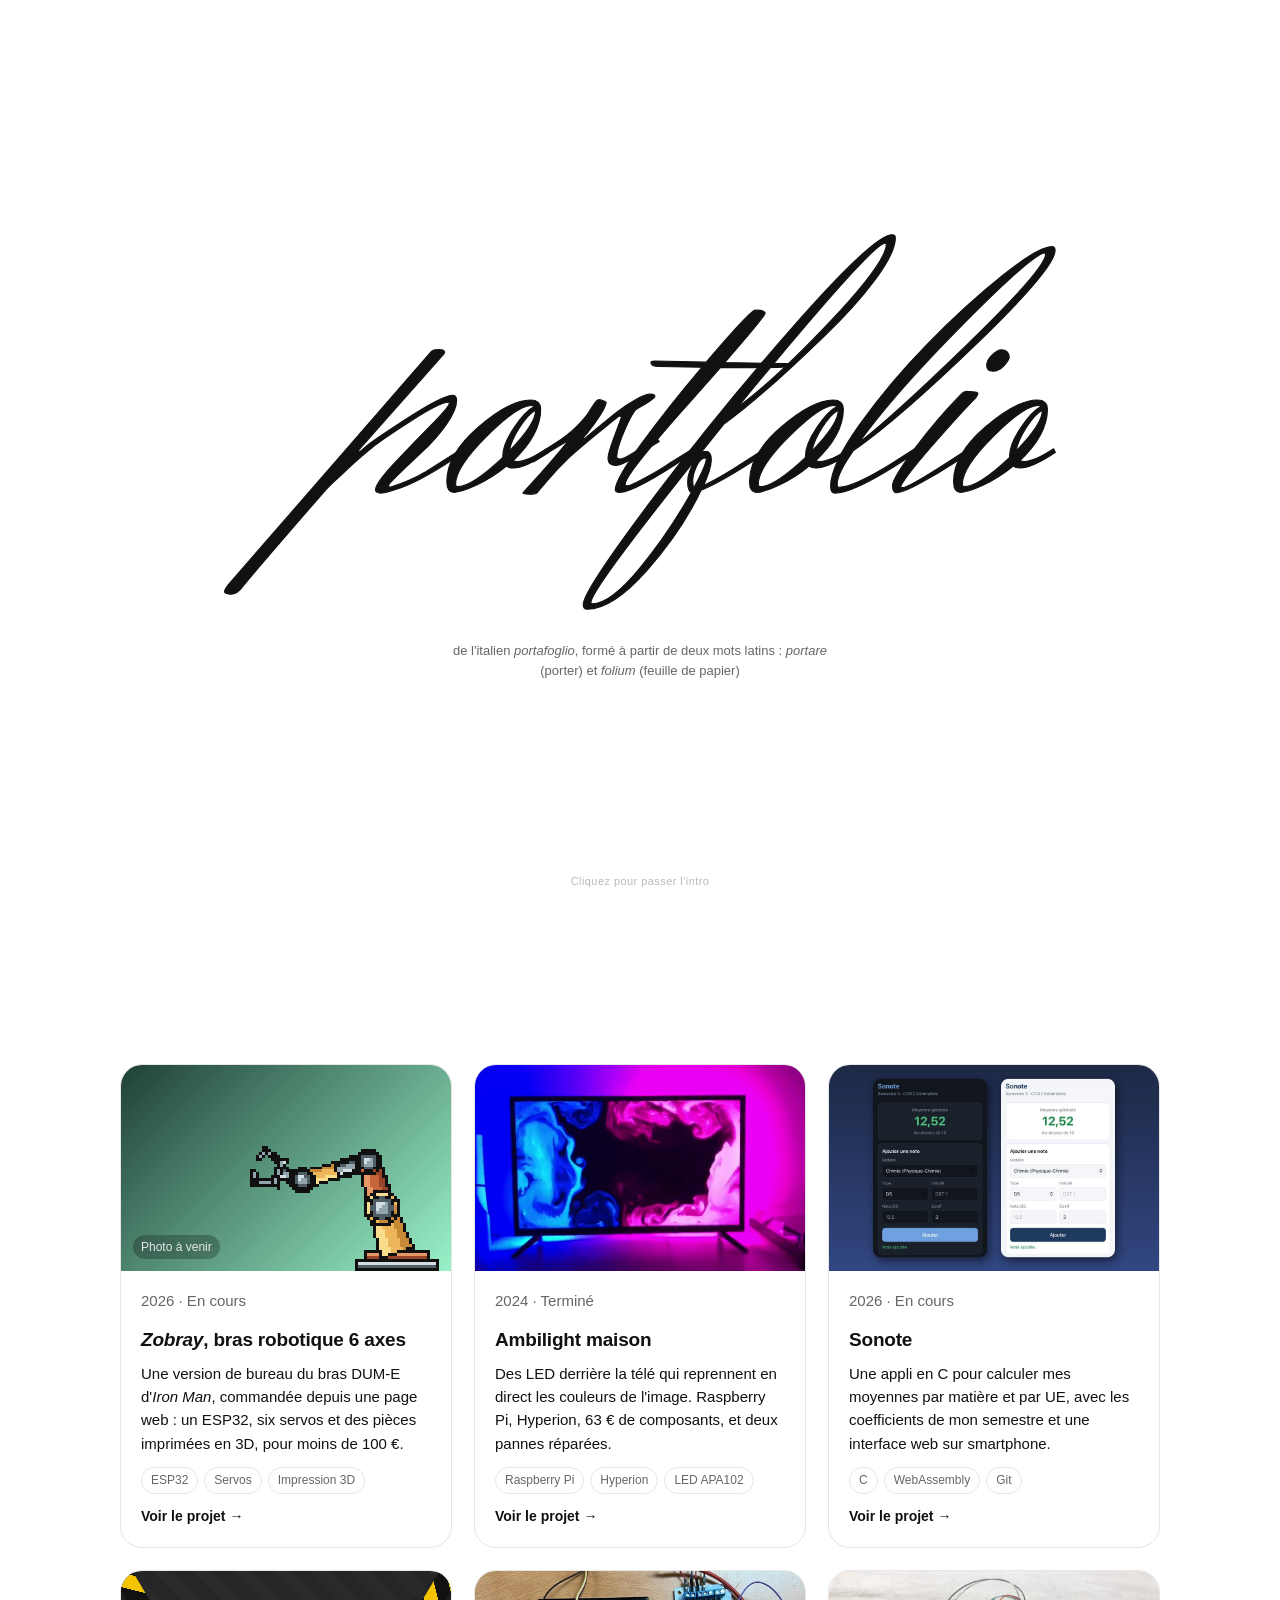
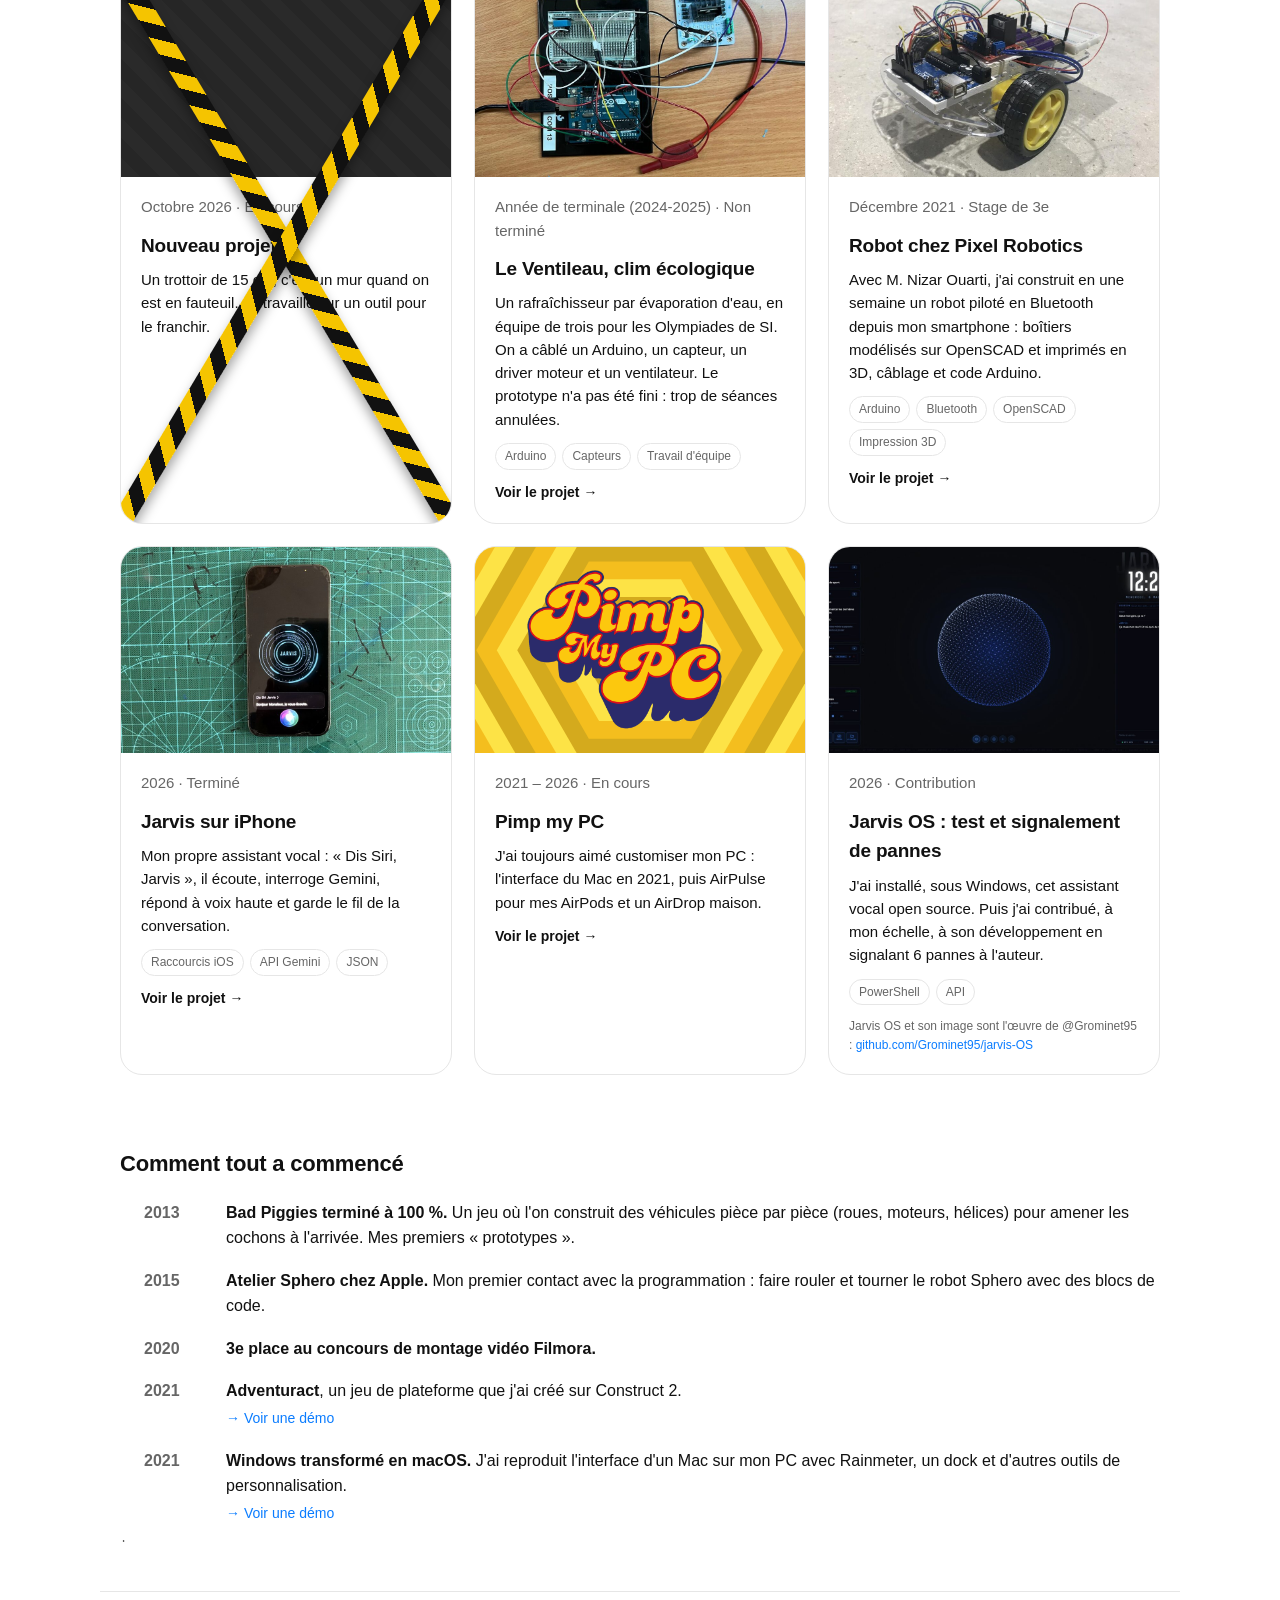
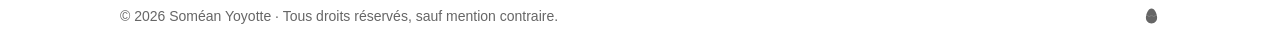
==== commit 77a76bc5: "Page Zobray : lien vers le rapport complet, texte allégé, carte du bras reliée Bras robotique 6 axes" ====
--- a/index.html
+++ b/index.html
@@ -66,15 +66,16 @@
   <section id="projets">
     <h2 class="proj-anchor">Projets</h2>
     <div class="grid">
-      <article class="card">
+      <a class="card" href="zobray.html">
         <div class="thumb t1 arm-thumb"><span>Photo à venir</span><canvas class="arm" aria-hidden="true"></canvas></div>
         <div class="body">
-          <p class="meta">2026 · En préparation</p>
-          <h3>Bras robotique 4 axes</h3>
-          <p>Un bras piloté au joystick, avec des pièces découpées au laser en fablab. Prochaine étape : une pince à trois doigts de ma conception.</p>
-          <ul class="tags"><li>Arduino</li><li>Servos</li><li>Découpe laser</li></ul>
+          <p class="meta">2026 · En cours</p>
+          <h3><i>Zobray</i>, bras robotique 6 axes</h3>
+          <p>Une version de bureau du bras DUM-E d'<i>Iron Man</i>, commandée depuis une page web : un ESP32, six servos et des pièces imprimées en 3D, pour moins de 100 €.</p>
+          <ul class="tags"><li>ESP32</li><li>Servos</li><li>Impression 3D</li></ul>
+          <p class="more">Voir le projet →</p>
         </div>
-      </article>
+      </a>
 
       <a class="card" href="ambilight.html">
         <div class="thumb photo has-vid"><video class="hover-vid" muted loop playsinline preload="none" data-src="videos/ambilight-survol.mp4" data-webm="videos/ambilight-survol.webm" aria-hidden="true"></video><img src="images/ambi-video-cover.jpg" alt="Télé allumée dans le noir : les LED derrière l'écran reprennent le bleu à gauche et le rose à droite de l'image" loading="lazy"></div>
